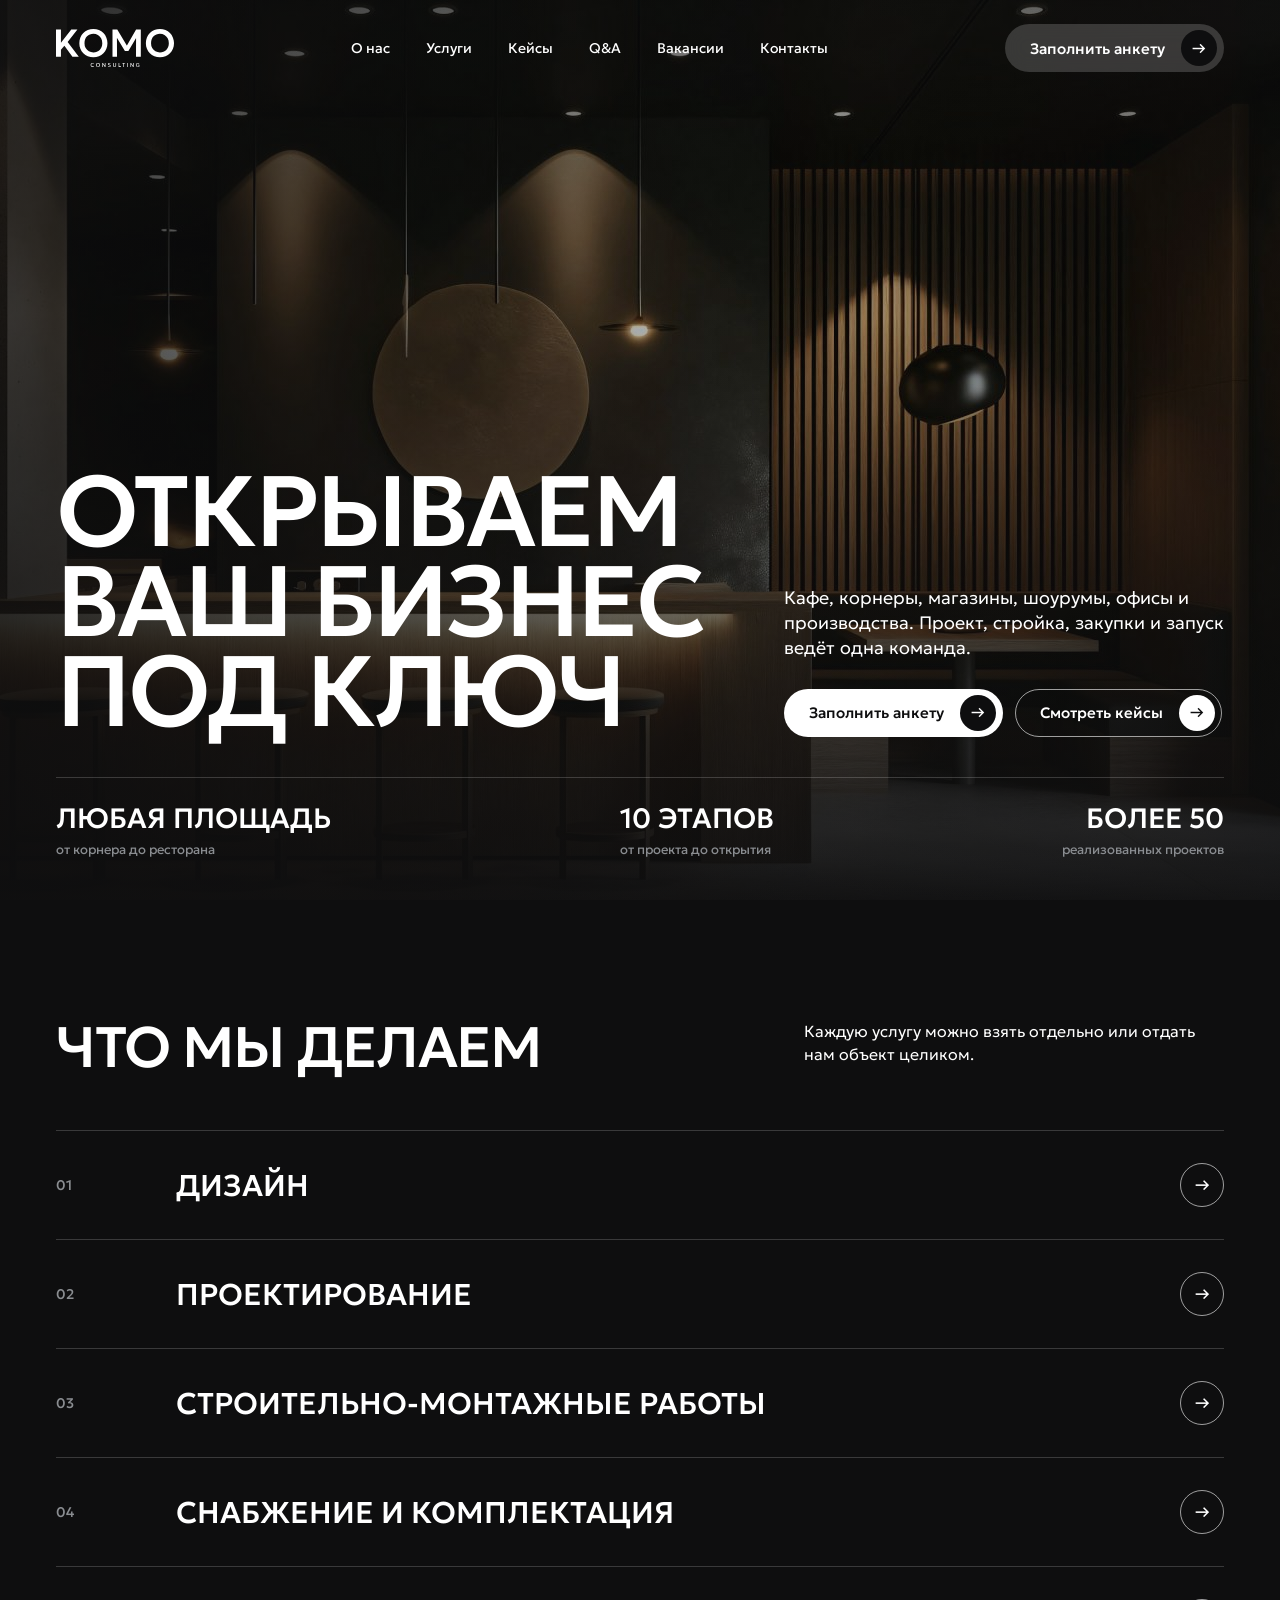
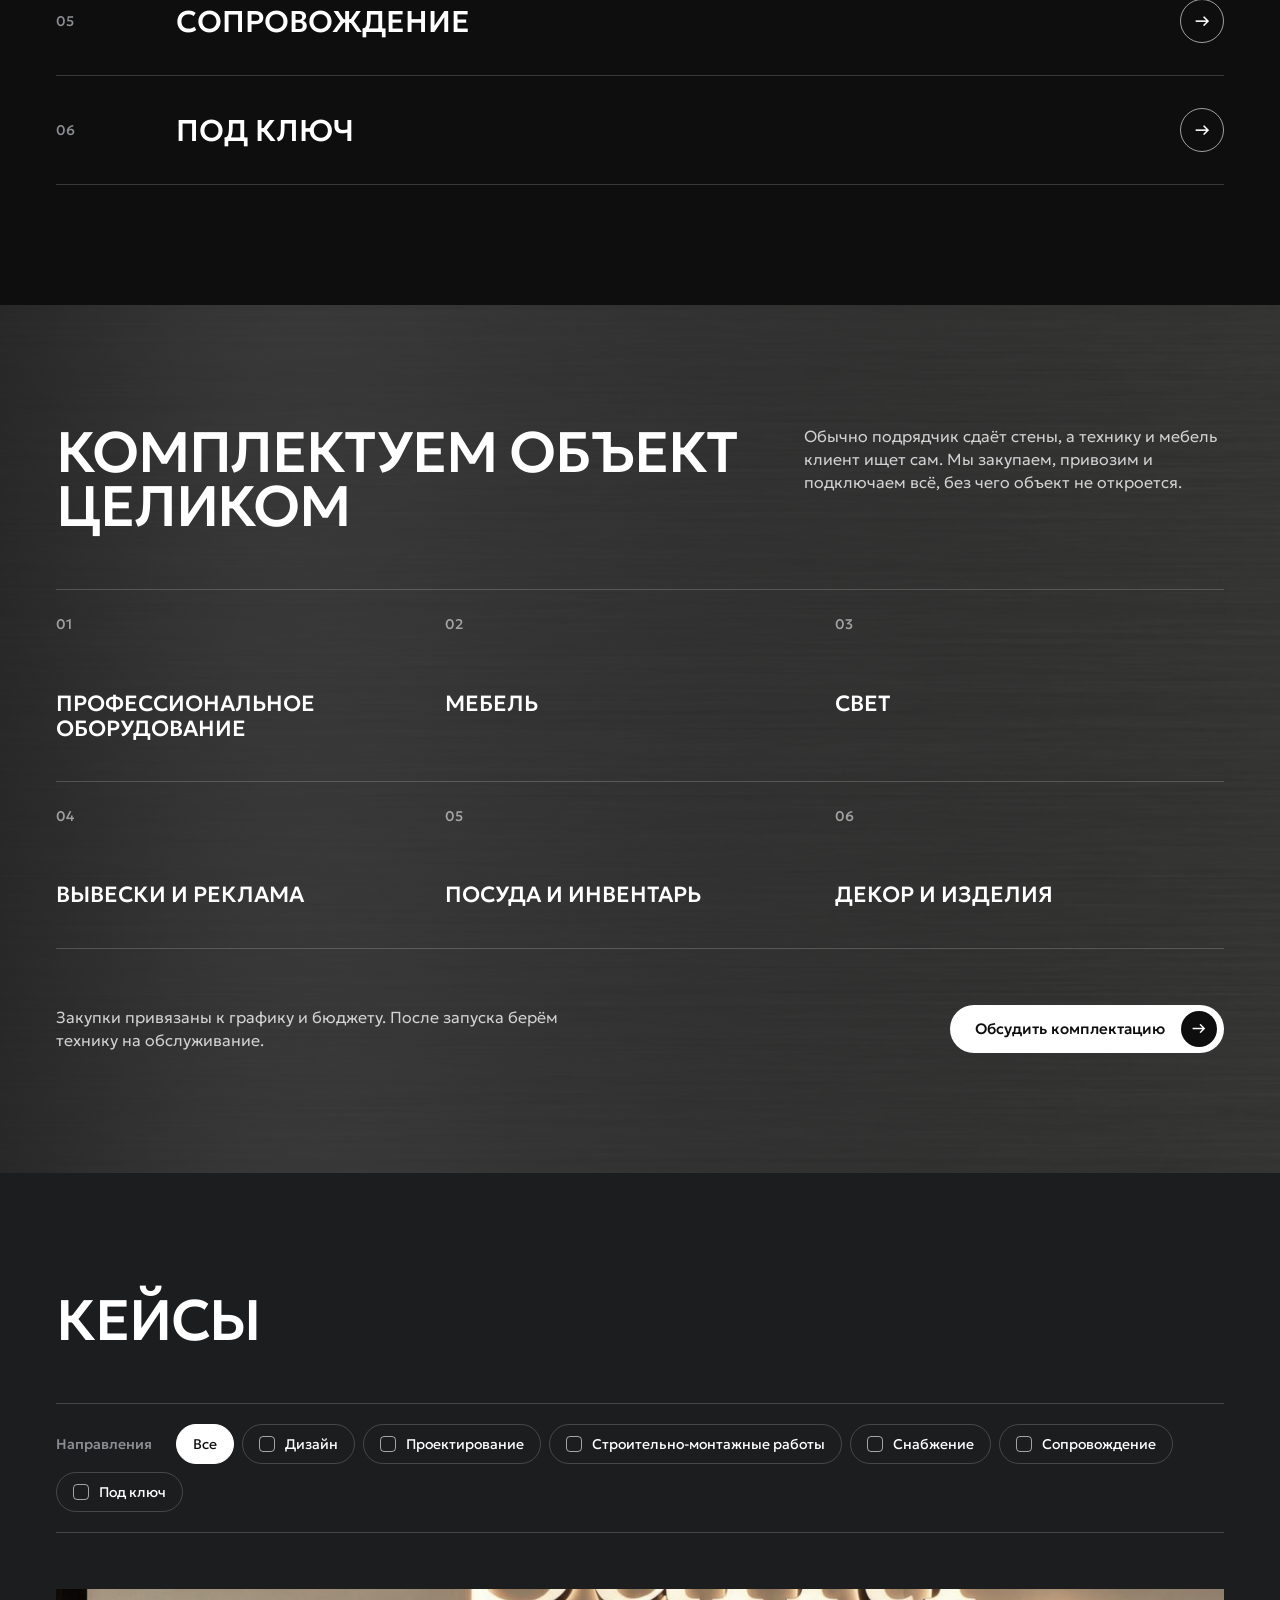
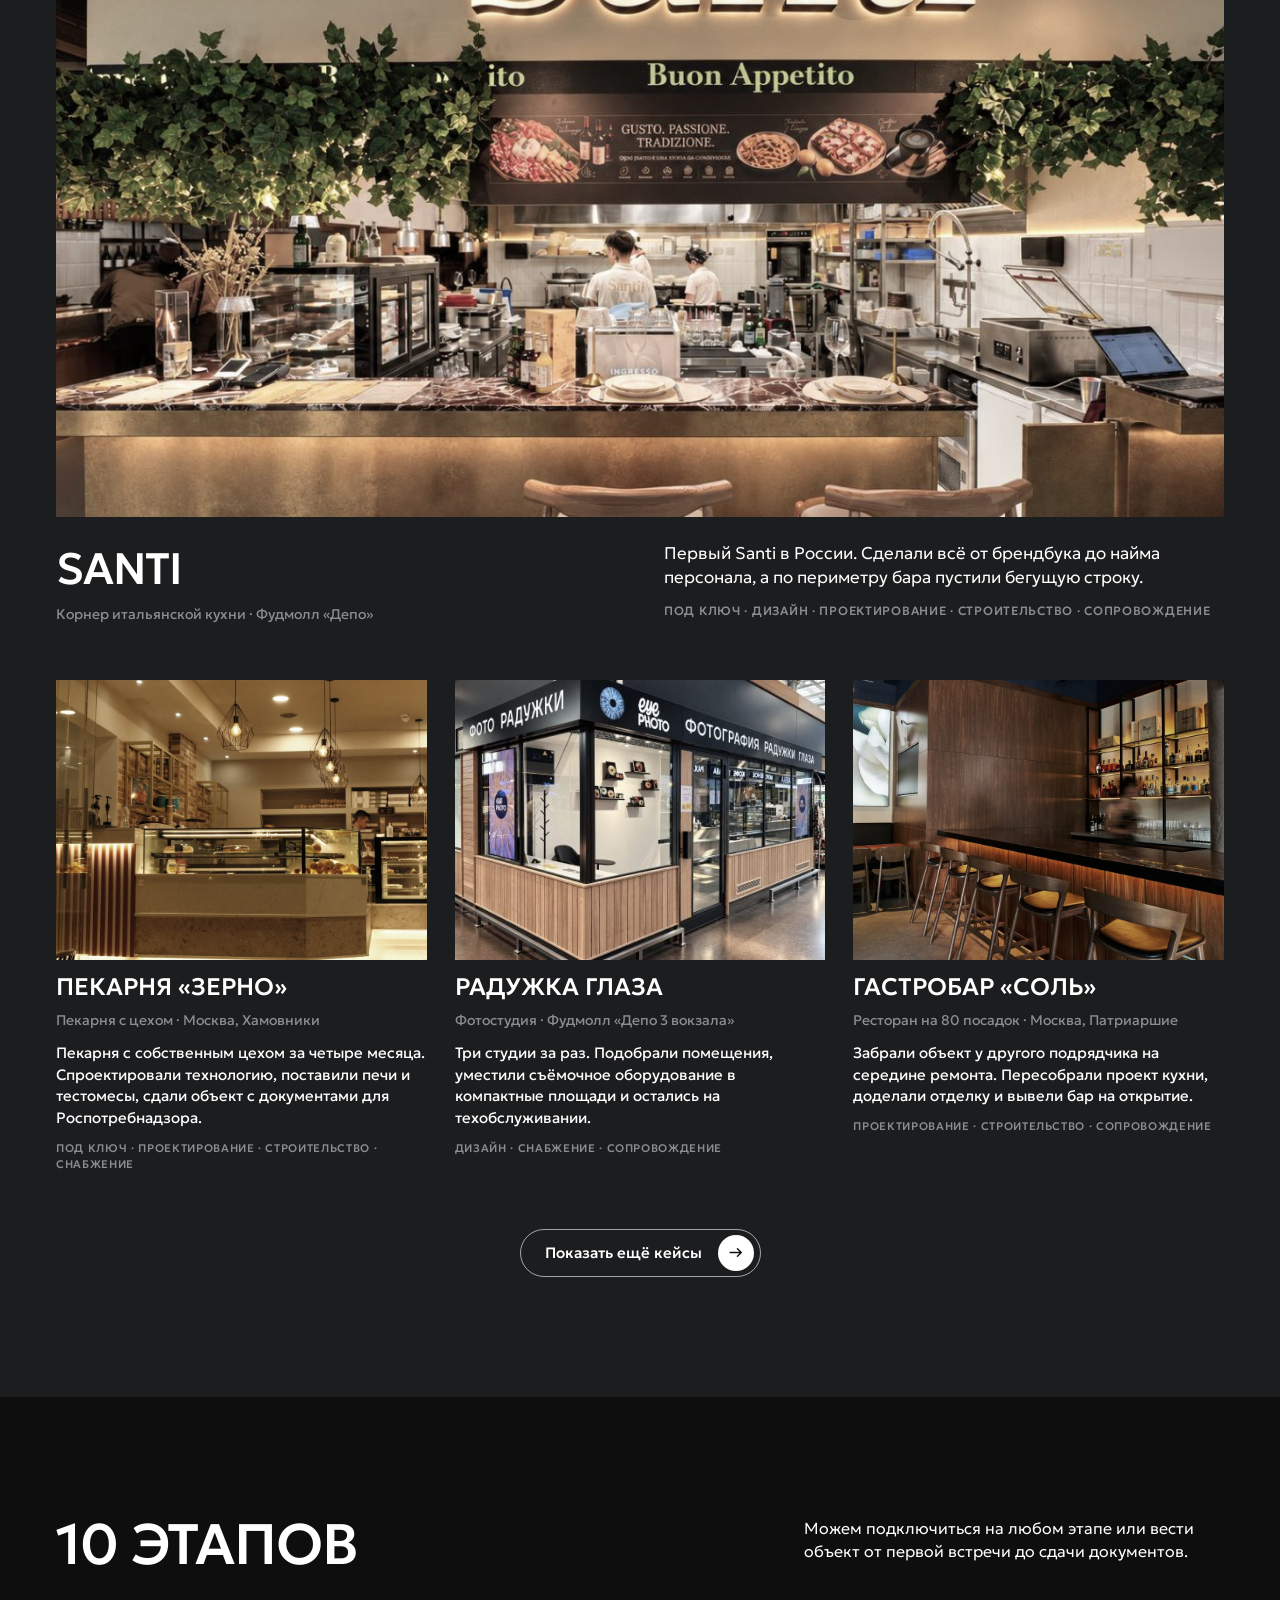
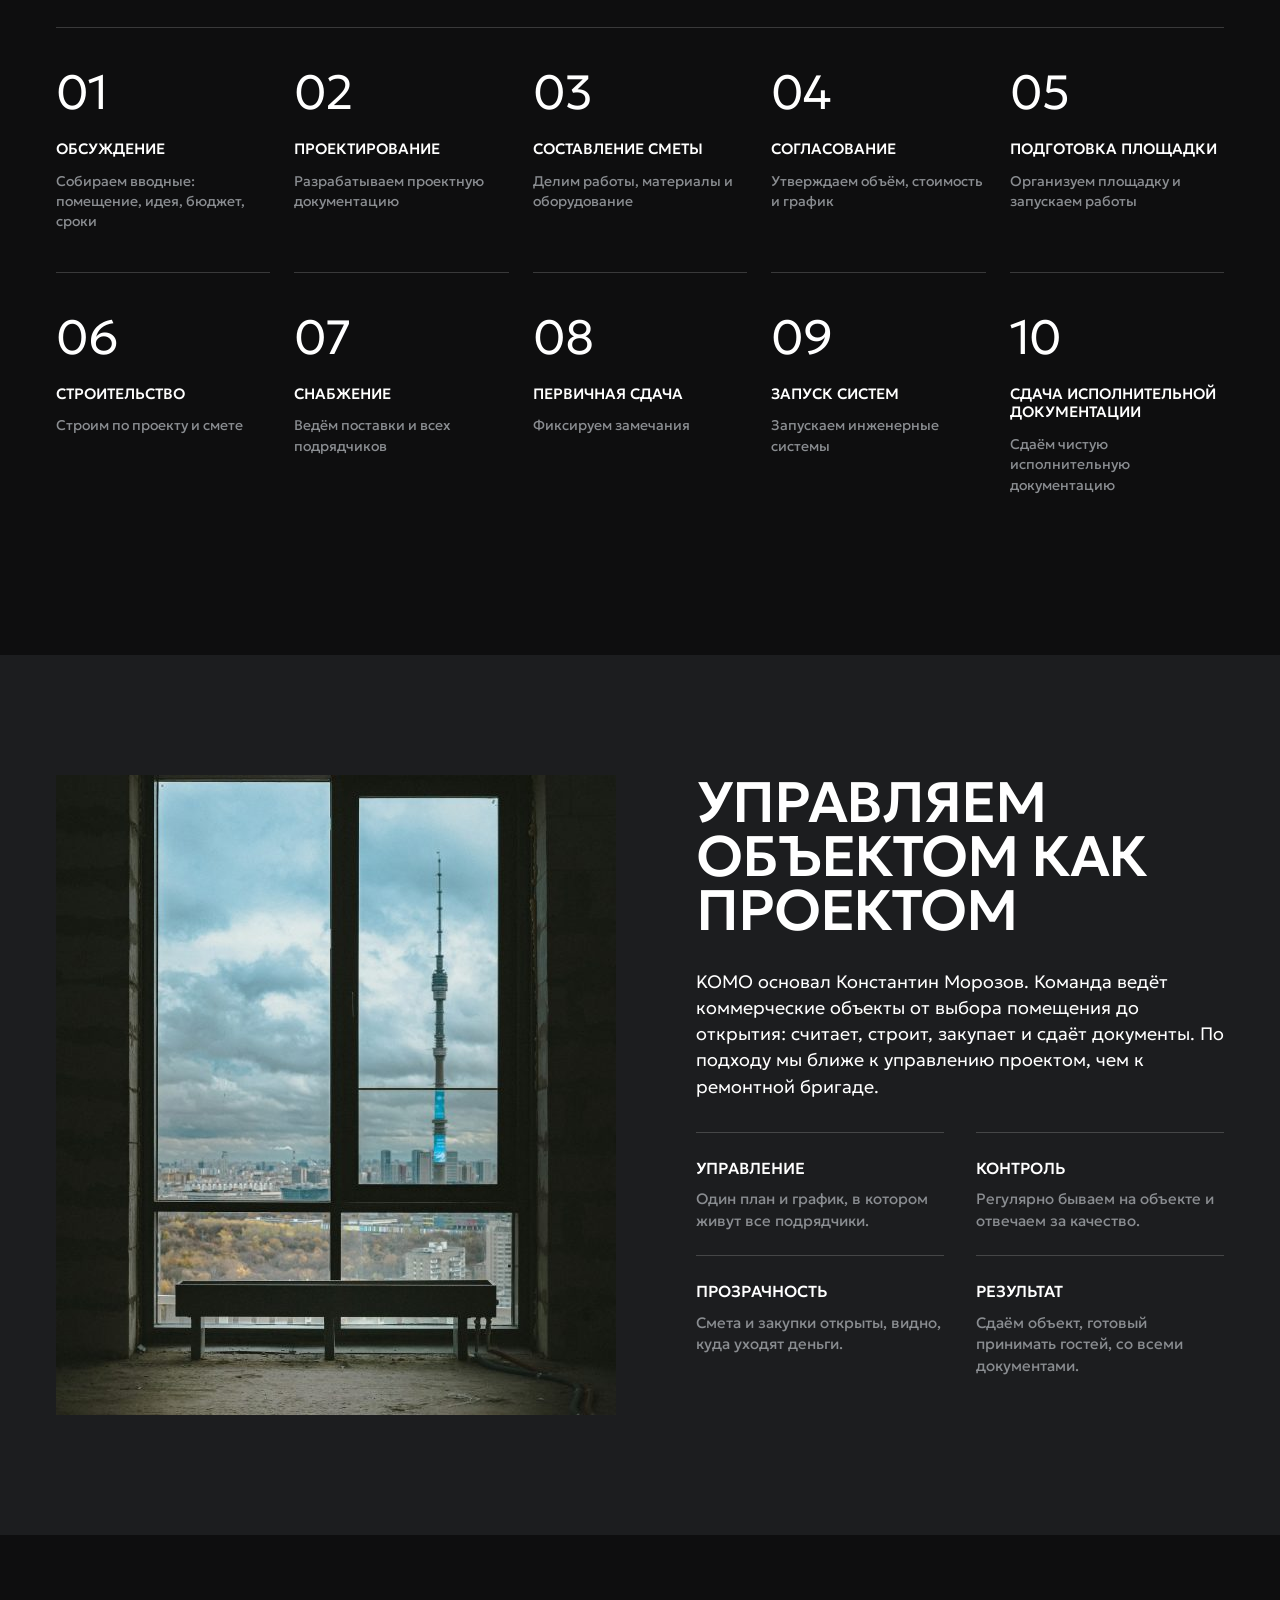
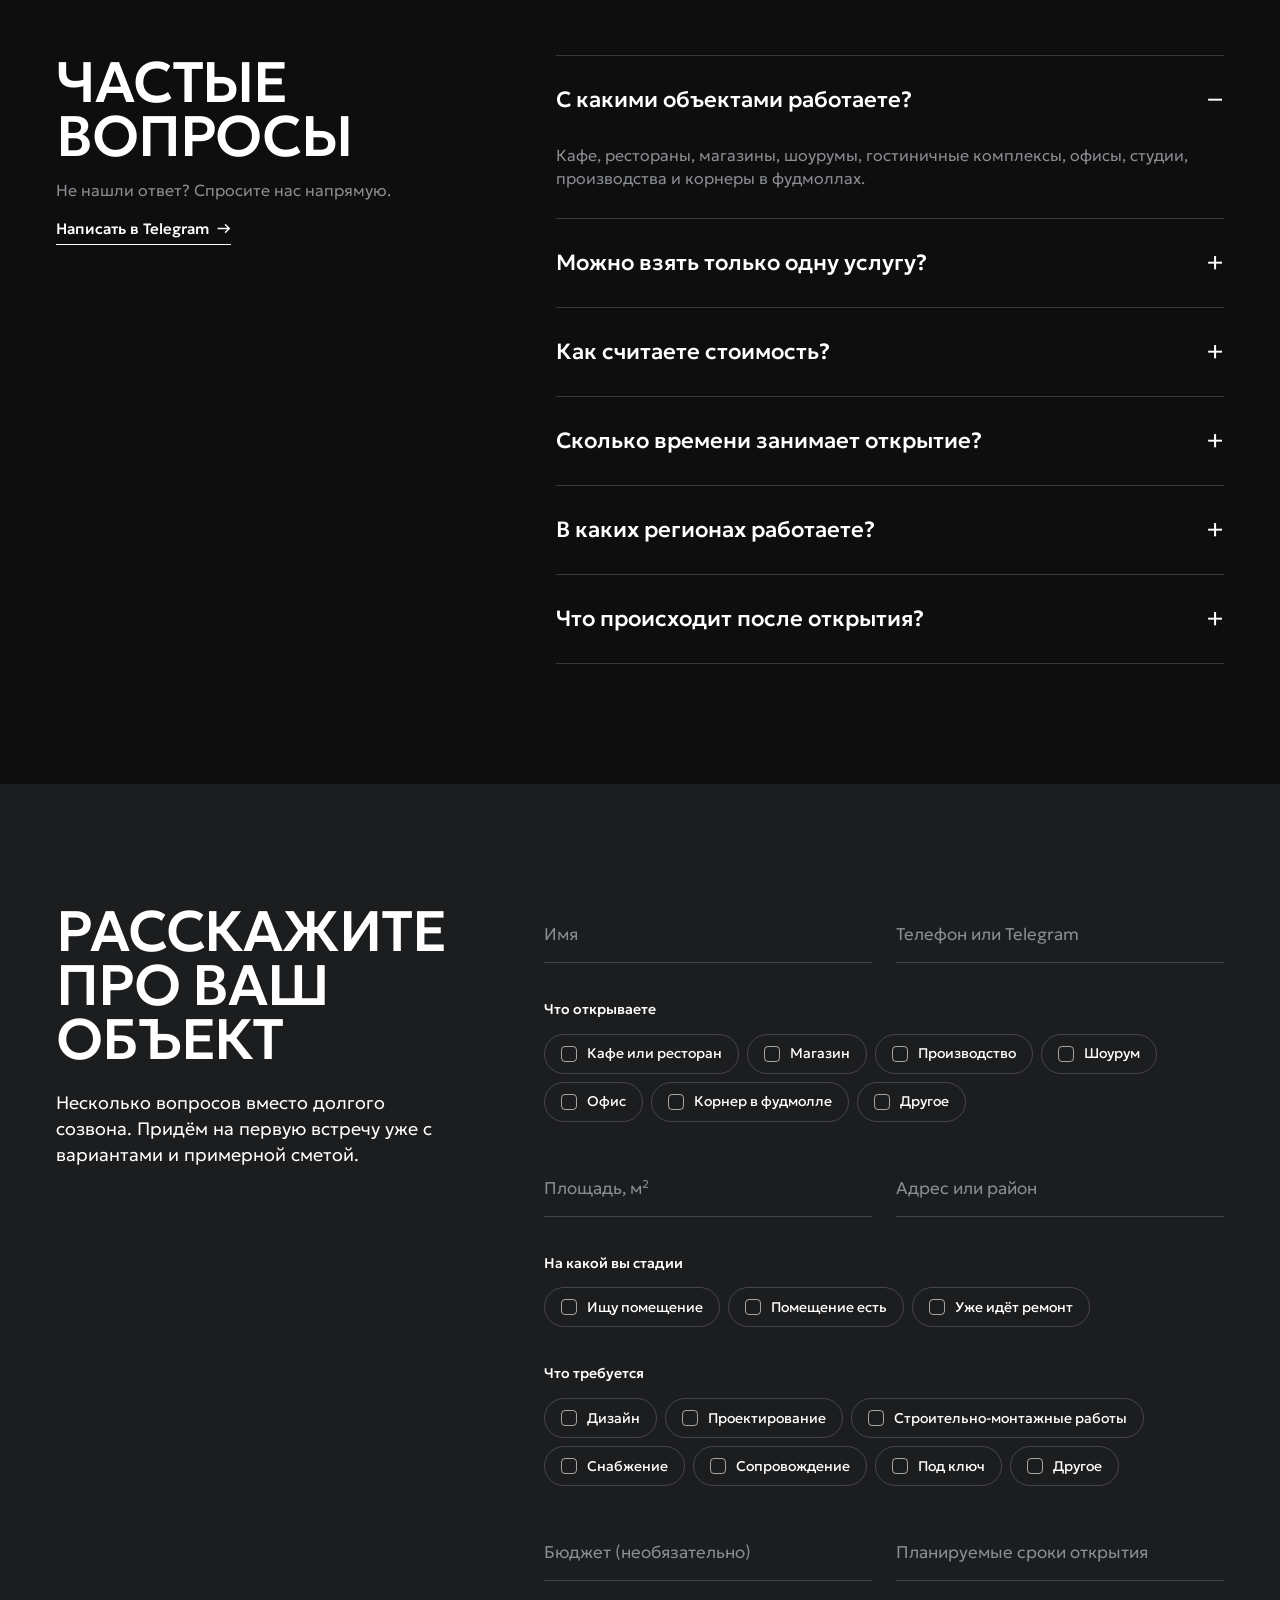
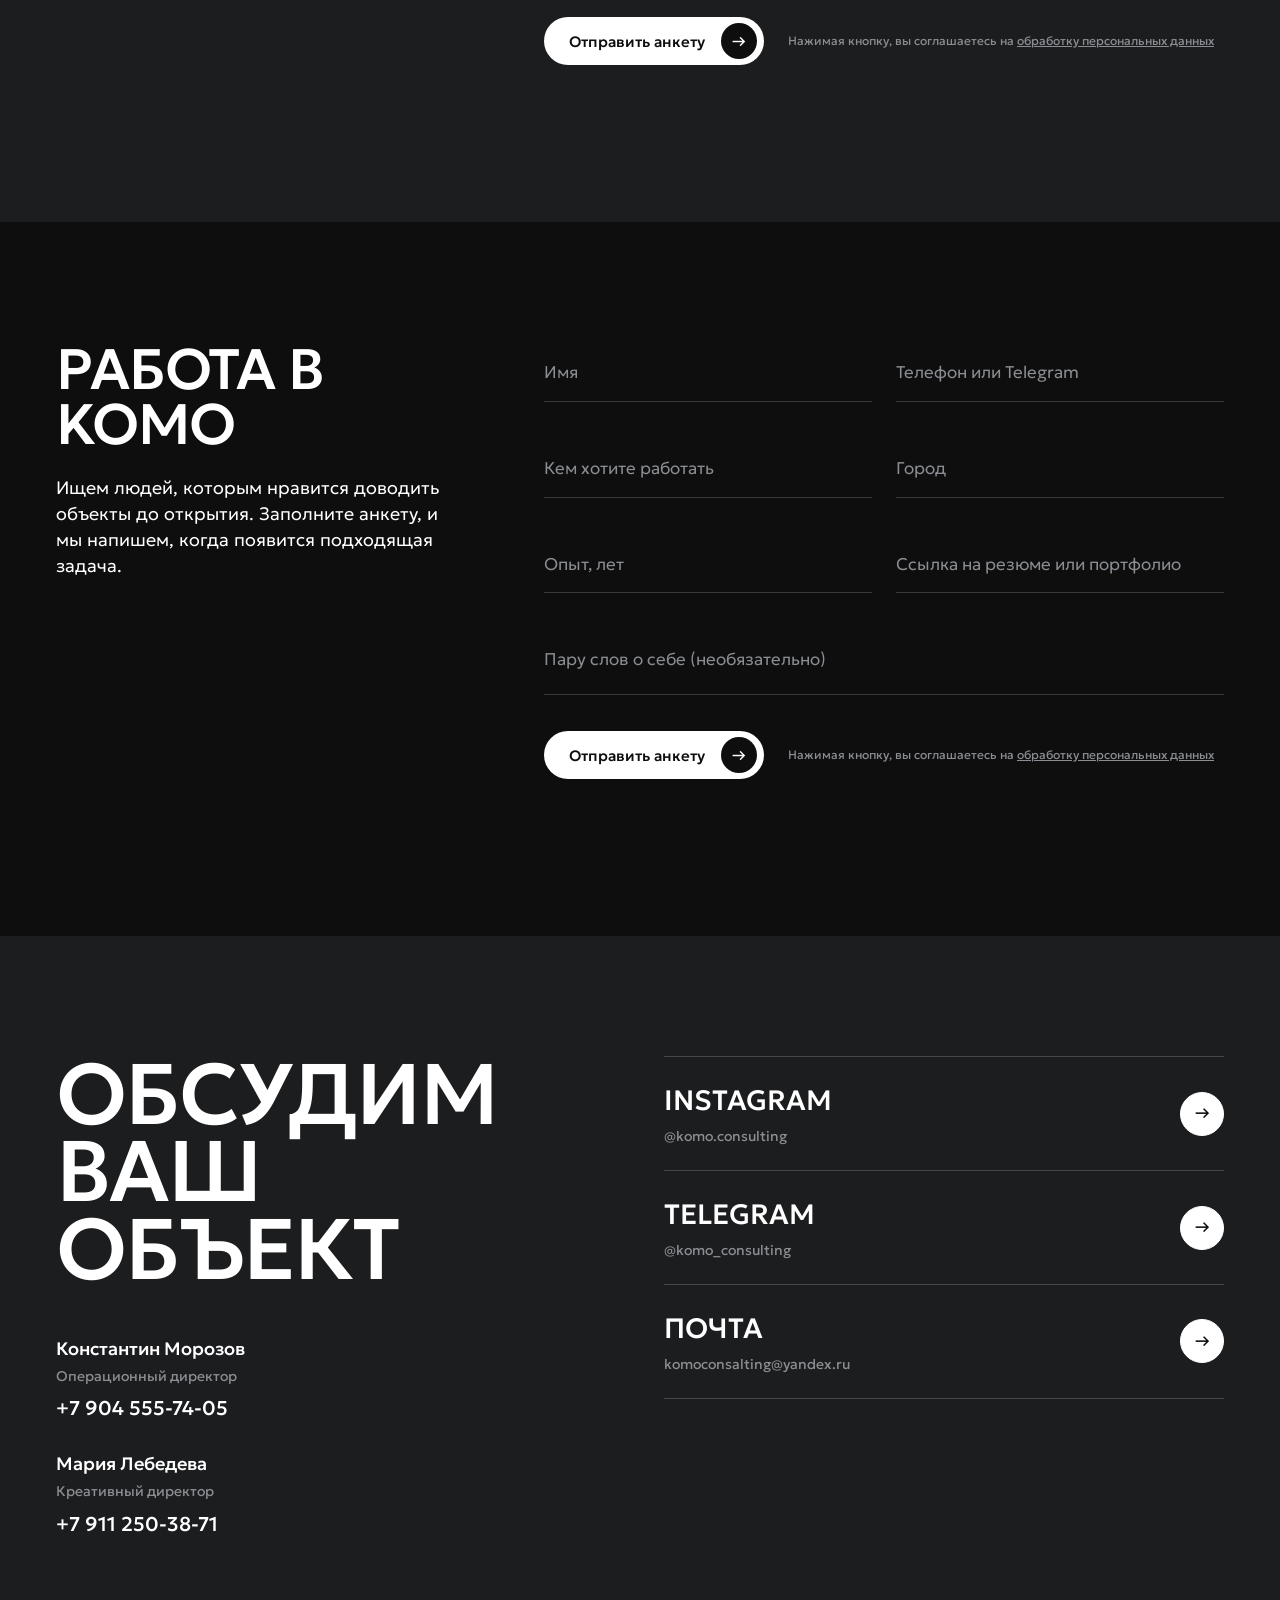
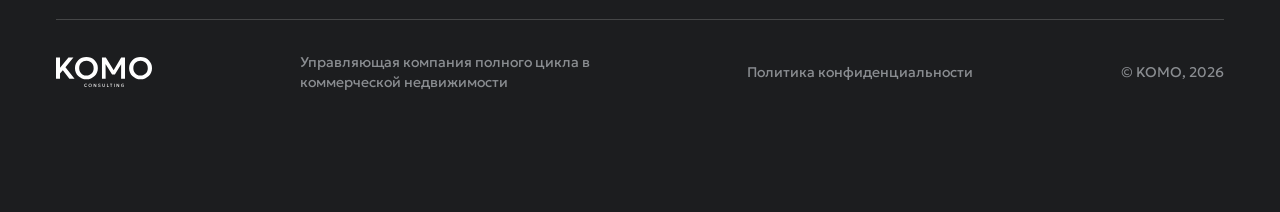
==== index.html @ 6ec16d18 "Страницы услуг, 404, «спасибо» после анкет и плавная шапка - 6 страниц услуг /services/…: что входит" ====
<!doctype html>
<html lang="ru">
<head>
<meta charset="utf-8">
<meta name="viewport" content="width=device-width, initial-scale=1">
<title>KOMO: открытие бизнеса под ключ в Москве. Дизайн, проект, стройка, запуск</title>
<meta name="description" content="Открываем кафе, рестораны, магазины, шоурумы, офисы и производства под ключ в Москве. Проект, стройка, закупки и запуск ведёт одна команда.">
<link rel="canonical" href="https://komoconsulting.ru/">
<meta name="yandex-verification" content="794a3a955a7abe83">
<meta name="google-site-verification" content="UQt-3RjCVXJSnd5ckVmcz01A4jqFumkQX-klwVrvREI">
<meta property="og:title" content="KOMO: открытие бизнеса под ключ в Москве">
<meta property="og:description" content="Проект, стройка, закупки и запуск ведёт одна команда.">
<meta property="og:image" content="https://komoconsulting.ru/img/hero.jpg">
<meta property="og:url" content="https://komoconsulting.ru/">
<meta property="og:site_name" content="KOMO Consulting">
<meta property="og:locale" content="ru_RU">
<meta property="og:type" content="website">
<meta name="twitter:card" content="summary_large_image">
<script type="application/ld+json">
{
  "@context": "https://schema.org",
  "@type": "Organization",
  "name": "KOMO Consulting",
  "url": "https://komoconsulting.ru/",
  "logo": "https://komoconsulting.ru/img/logo.svg",
  "email": "komoconsalting@yandex.ru",
  "areaServed": "Москва",
  "description": "Открытие кафе, ресторанов, магазинов, шоурумов, офисов и производств под ключ: дизайн, проектирование, строительно-монтажные работы, снабжение и сопровождение.",
  "sameAs": ["https://www.instagram.com/komo.consulting/", "https://t.me/komo_consulting"]
}
</script>
<meta name="theme-color" content="#0e0e0f">
<link rel="icon" href="/favicon.svg" type="image/svg+xml">
<link rel="preconnect" href="https://fonts.googleapis.com">
<link rel="preconnect" href="https://fonts.gstatic.com" crossorigin>
<link href="https://fonts.googleapis.com/css2?family=Geologica:wght@300;400;500&display=swap" rel="stylesheet">
<link rel="stylesheet" href="/styles.css">
</head>
<body>

<header class="header" id="top">
  <div class="header__in wrap">
    <a href="#top" class="header__logo" aria-label="KOMO, на главную"><img src="/img/logo.svg" alt="KOMO Consulting" width="118" height="37"></a>
    <nav class="nav" id="nav" aria-label="Меню">
      <a href="#about">О нас</a>
      <a href="#services">Услуги</a>
      <a href="#cases">Кейсы</a>
      <a href="#faq">Q&amp;A</a>
      <a href="#jobs">Вакансии</a>
      <a href="#contacts">Контакты</a>
      <a href="#brief" class="btn btn--light nav__cta">Заполнить анкету<span class="btn__arrow">→</span></a>
    </nav>
    <a href="#brief" class="btn btn--glass header__cta">Заполнить анкету<span class="btn__arrow">→</span></a>
    <button class="burger" id="burger" aria-label="Открыть меню" aria-expanded="false" aria-controls="nav"><span></span><span></span></button>
  </div>
</header>

<main>

<section class="hero">
  <div class="hero__bg" aria-hidden="true"></div>
  <div class="wrap hero__in">
    <div class="hero__bottom">
      <h1 class="display">Открываем ваш бизнес под ключ</h1>
      <div class="hero__side">
        <p class="lead">Кафе, корнеры, магазины, шоурумы, офисы и производства. Проект, стройка, закупки и запуск ведёт одна команда.</p>
        <div class="hero__btns">
          <a href="#brief" class="btn btn--light">Заполнить анкету<span class="btn__arrow">→</span></a>
          <a href="#cases" class="btn btn--outline">Смотреть кейсы<span class="btn__arrow">→</span></a>
        </div>
      </div>
    </div>
    <div class="stats">
      <div class="stat"><div class="stat__v">Любая площадь</div><div class="stat__l">от корнера до ресторана</div></div>
      <div class="stat"><div class="stat__v">10 этапов</div><div class="stat__l">от проекта до открытия</div></div>
      <div class="stat"><div class="stat__v">более 50</div><div class="stat__l">реализованных проектов</div></div>
    </div>
  </div>
</section>

<section class="sec sec--black" id="services">
  <div class="wrap">
    <div class="sec__head">
      <h2 class="h2">Что мы делаем</h2>
      <p class="sec__lead">Каждую услугу можно взять отдельно или отдать нам объект целиком.</p>
    </div>
    <ul class="services">
      <li><a href="/services/design"><span class="num">01</span><span class="services__t">Дизайн</span><span class="arrow-c">→</span></a></li>
      <li><a href="/services/project"><span class="num">02</span><span class="services__t">Проектирование</span><span class="arrow-c">→</span></a></li>
      <li><a href="/services/build"><span class="num">03</span><span class="services__t">Строительно-монтажные работы</span><span class="arrow-c">→</span></a></li>
      <li><a href="/services/supply"><span class="num">04</span><span class="services__t">Снабжение и комплектация</span><span class="arrow-c">→</span></a></li>
      <li><a href="/services/support"><span class="num">05</span><span class="services__t">Сопровождение</span><span class="arrow-c">→</span></a></li>
      <li><a href="/services/turnkey"><span class="num">06</span><span class="services__t">Под ключ</span><span class="arrow-c">→</span></a></li>
    </ul>
  </div>
</section>

<section class="sec sec--metal">
  <div class="wrap">
    <div class="sec__head">
      <h2 class="h2">Комплектуем объект целиком</h2>
      <p class="sec__lead sec__lead--soft">Обычно подрядчик сдаёт стены, а технику и мебель клиент ищет сам. Мы закупаем, привозим и подключаем всё, без чего объект не откроется.</p>
    </div>
    <ul class="supply">
      <li><span class="num">01</span><span class="supply__t">Профессиональное оборудование</span></li>
      <li><span class="num">02</span><span class="supply__t">Мебель</span></li>
      <li><span class="num">03</span><span class="supply__t">Свет</span></li>
      <li><span class="num">04</span><span class="supply__t">Вывески и реклама</span></li>
      <li><span class="num">05</span><span class="supply__t">Посуда и инвентарь</span></li>
      <li><span class="num">06</span><span class="supply__t">Декор и изделия</span></li>
    </ul>
    <div class="supply__foot">
      <p class="sec__lead--soft">Закупки привязаны к графику и бюджету. После запуска берём технику на обслуживание.</p>
      <a href="#brief" class="btn btn--light" data-service="Снабжение">Обсудить комплектацию<span class="btn__arrow">→</span></a>
    </div>
  </div>
</section>

<section class="sec sec--graphite" id="cases">
  <div class="wrap">
    <div class="sec__head sec__head--row">
      <h2 class="h2">Кейсы</h2>
    </div>
    <div class="filter" role="group" aria-label="Фильтр по направлениям">
      <span class="filter__label">Направления</span>
      <button class="chip is-on" data-filter="all">Все</button>
      <button class="chip" data-filter="design"><i></i>Дизайн</button>
      <button class="chip" data-filter="project"><i></i>Проектирование</button>
      <button class="chip" data-filter="build"><i></i>Строительно-монтажные работы</button>
      <button class="chip" data-filter="supply"><i></i>Снабжение</button>
      <button class="chip" data-filter="support"><i></i>Сопровождение</button>
      <button class="chip" data-filter="turnkey"><i></i>Под ключ</button>
    </div>

    <article class="case case--big" data-tags="turnkey design project build support">
      <img src="/img/santi.jpg" alt="Корнер Santi в фудмолле «Депо»" loading="lazy" width="1328" height="600">
      <div class="case--big__info">
        <div>
          <h3 class="case__t case__t--big">Santi</h3>
          <p class="case__m">Корнер итальянской кухни · Фудмолл «Депо»</p>
        </div>
        <div>
          <p class="case__d case__d--big">Первый Santi в России. Сделали всё от брендбука до найма персонала, а по периметру бара пустили бегущую строку.</p>
          <p class="case__tags">Под ключ · Дизайн · Проектирование · Строительство · Сопровождение</p>
        </div>
      </div>
    </article>

    <div class="cases" id="casesGrid">
      <article class="case" data-tags="turnkey project build supply">
        <img src="/img/zerno.jpg" alt="Пекарня «Зерно»" loading="lazy" width="960" height="720">
        <h3 class="case__t">Пекарня «Зерно»</h3>
        <p class="case__m">Пекарня с цехом · Москва, Хамовники</p>
        <p class="case__d">Пекарня с собственным цехом за четыре месяца. Спроектировали технологию, поставили печи и тестомесы, сдали объект с документами для Роспотребнадзора.</p>
        <p class="case__tags">Под ключ · Проектирование · Строительство · Снабжение</p>
      </article>
      <article class="case" data-tags="design supply support">
        <img src="/img/raduzhka.jpg" alt="Фотостудия «Радужка глаза»" loading="lazy" width="424" height="320">
        <h3 class="case__t">Радужка глаза</h3>
        <p class="case__m">Фотостудия · Фудмолл «Депо 3 вокзала»</p>
        <p class="case__d">Три студии за раз. Подобрали помещения, уместили съёмочное оборудование в компактные площади и остались на техобслуживании.</p>
        <p class="case__tags">Дизайн · Снабжение · Сопровождение</p>
      </article>
      <article class="case" data-tags="project build support">
        <img src="/img/sol.jpg" alt="Гастробар «Соль»" loading="lazy" width="960" height="720">
        <h3 class="case__t">Гастробар «Соль»</h3>
        <p class="case__m">Ресторан на 80 посадок · Москва, Патриаршие</p>
        <p class="case__d">Забрали объект у другого подрядчика на середине ремонта. Пересобрали проект кухни, доделали отделку и вывели бар на открытие.</p>
        <p class="case__tags">Проектирование · Строительство · Сопровождение</p>
      </article>
      <article class="case" data-tags="project build support">
        <img src="/img/nord.jpg" alt="Магазин Nord Store" loading="lazy" width="960" height="720">
        <h3 class="case__t">Nord Store</h3>
        <p class="case__m">Магазин одежды · ТЦ «Авиапарк»</p>
        <p class="case__d">Магазин по требованиям торгового центра: согласовали проект с арендодателем, ремонт вели в ночные смены и открылись к старту сезона.</p>
        <p class="case__tags">Проектирование · Строительство · Сопровождение</p>
      </article>
      <article class="case" data-tags="turnkey design supply support">
        <img src="/img/shokolad.jpg" alt="Кофейня «Шоколадная история»" loading="lazy" width="424" height="320">
        <h3 class="case__t">Шоколадная история</h3>
        <p class="case__m">Кофейня-кондитерская · Фудмолл «Депо»</p>
        <p class="case__d">Кофейня с нуля в небольшой бюджет: документы, дизайн, оборудование, вывески. Сейчас ведём её на обслуживании и открываем следующие точки.</p>
        <p class="case__tags">Под ключ · Дизайн · Снабжение · Сопровождение</p>
      </article>
      <article class="case" data-tags="turnkey design project build supply">
        <img src="/img/office.jpg" alt="Офис «Северная группа»" loading="lazy" width="960" height="720">
        <h3 class="case__t">Офис «Северная группа»</h3>
        <p class="case__m">Офис на 60 рабочих мест · Москва</p>
        <p class="case__d">Переезд за десять недель: планировка, инженерия, мебель и переговорные. Команда вышла на работу в понедельник после сдачи.</p>
        <p class="case__tags">Под ключ · Дизайн · Проектирование · Строительство · Снабжение</p>
      </article>
      <article class="case" data-tags="project supply support">
        <img src="/img/sahar.jpg" alt="Кондитерский цех «Сахар»" loading="lazy" width="960" height="720">
        <h3 class="case__t">Цех «Сахар»</h3>
        <p class="case__m">Кондитерское производство · Подмосковье</p>
        <p class="case__d">Цех на 300 м² под санитарные требования: технологический проект, вентиляция, холодильные камеры и линия упаковки.</p>
        <p class="case__tags">Проектирование · Снабжение · Сопровождение</p>
      </article>
      <article class="case" data-tags="design supply">
        <img src="/img/velvet.jpg" alt="Шоурум Velvet Home" loading="lazy" width="960" height="720">
        <h3 class="case__t">Velvet Home</h3>
        <p class="case__m">Шоурум мебели · Москва, Лефортово</p>
        <p class="case__d">Шоурум на двух уровнях. Продумали зонирование, свет и маршрут по залу, подобрали декор и витринное оборудование.</p>
        <p class="case__tags">Дизайн · Снабжение</p>
      </article>
      <article class="case" data-tags="turnkey design build supply">
        <img src="/img/maestrello.jpg" alt="Пиццерия Maestrello" loading="lazy" width="424" height="320">
        <h3 class="case__t">Maestrello</h3>
        <p class="case__m">Пиццерия · Фудмолл «Депо»</p>
        <p class="case__d">Корнер пиццерии под ключ: документы, дизайн, оборудование, вывеска. Потом клиент позвал нас и на производство.</p>
        <p class="case__tags">Под ключ · Дизайн · Строительство · Снабжение</p>
      </article>
    </div>
    <p class="cases__empty" hidden>С таким набором направлений кейсов пока нет. Снимите одно из них.</p>
    <button class="btn btn--outline cases__more" id="casesMore">Показать ещё кейсы<span class="btn__arrow">→</span></button>
  </div>
</section>

<section class="sec sec--black" id="steps">
  <div class="wrap">
    <div class="sec__head">
      <h2 class="h2">10 этапов</h2>
      <p class="sec__lead">Можем подключиться на любом этапе или вести объект от первой встречи до сдачи документов.</p>
    </div>
    <ol class="steps">
      <li><span class="steps__n">01</span><h3>Обсуждение</h3><p>Собираем вводные: помещение, идея, бюджет, сроки</p></li>
      <li><span class="steps__n">02</span><h3>Проектирование</h3><p>Разрабатываем проектную документацию</p></li>
      <li><span class="steps__n">03</span><h3>Составление сметы</h3><p>Делим работы, материалы и оборудование</p></li>
      <li><span class="steps__n">04</span><h3>Согласование</h3><p>Утверждаем объём, стоимость и график</p></li>
      <li><span class="steps__n">05</span><h3>Подготовка площадки</h3><p>Организуем площадку и запускаем работы</p></li>
      <li><span class="steps__n">06</span><h3>Строительство</h3><p>Строим по проекту и смете</p></li>
      <li><span class="steps__n">07</span><h3>Снабжение</h3><p>Ведём поставки и всех подрядчиков</p></li>
      <li><span class="steps__n">08</span><h3>Первичная сдача</h3><p>Фиксируем замечания</p></li>
      <li><span class="steps__n">09</span><h3>Запуск систем</h3><p>Запускаем инженерные системы</p></li>
      <li><span class="steps__n">10</span><h3>Сдача исполнительной документации</h3><p>Сдаём чистую исполнительную документацию</p></li>
    </ol>
  </div>
</section>

<section class="sec sec--graphite" id="about">
  <div class="wrap about">
    <img class="about__img" src="/img/about.jpg" alt="Вид из окна объекта на Останкинскую башню" loading="lazy" width="560" height="640">
    <div class="about__body">
      <h2 class="h2">Управляем объектом как проектом</h2>
      <p class="about__lead">KOMO основал Константин Морозов. Команда ведёт коммерческие объекты от выбора помещения до открытия: считает, строит, закупает и сдаёт документы. По подходу мы ближе к управлению проектом, чем к ремонтной бригаде.</p>
      <div class="principles">
        <div><h3>Управление</h3><p>Один план и график, в котором живут все подрядчики.</p></div>
        <div><h3>Контроль</h3><p>Регулярно бываем на объекте и отвечаем за качество.</p></div>
        <div><h3>Прозрачность</h3><p>Смета и закупки открыты, видно, куда уходят деньги.</p></div>
        <div><h3>Результат</h3><p>Сдаём объект, готовый принимать гостей, со всеми документами.</p></div>
      </div>
    </div>
  </div>
</section>

<section class="sec sec--black" id="faq">
  <div class="wrap faq">
    <div class="faq__side">
      <h2 class="h2">Частые вопросы</h2>
      <p class="muted">Не нашли ответ? Спросите нас напрямую.</p>
      <a class="link" href="https://t.me/komo_consulting" target="_blank" rel="noopener">Написать в Telegram <span>→</span></a>
    </div>
    <div class="acc">
      <details class="is-open" open><summary>С какими объектами работаете?</summary><div class="acc__body"><p>Кафе, рестораны, магазины, шоурумы, гостиничные комплексы, офисы, студии, производства и корнеры в фудмоллах.</p></div></details>
      <details><summary>Можно взять только одну услугу?</summary><div class="acc__body"><p>Да. Каждую услугу можно взять отдельно или отдать нам объект целиком.</p></div></details>
      <details><summary>Как считаете стоимость?</summary><div class="acc__body"><p>Стоимость напрямую зависит от чёткого технического задания. Работаем с разными бюджетами и можем оптимизировать смету так, чтобы не пострадали качество и уровень работ.</p></div></details>
      <details><summary>Сколько времени занимает открытие?</summary><div class="acc__body"><p>Всё зависит от готовности помещения и проекта. Небольшой ремонт и быстрый запуск занимают 2–3 недели, проект с нуля от одного до двух месяцев, объект под ключ от двух месяцев.</p></div></details>
      <details><summary>В каких регионах работаете?</summary><div class="acc__body"><p>Зависит от масштаба проекта. На оценку и замеры можем выехать в любой регион России.</p></div></details>
      <details><summary>Что происходит после открытия?</summary><div class="acc__body"><p>Остаёмся на техобслуживании объекта.</p></div></details>
    </div>
  </div>
</section>

<section class="sec sec--graphite" id="brief">
  <div class="wrap formsec">
    <div class="formsec__side">
      <h2 class="h2">Расскажите про ваш объект</h2>
      <p class="about__lead">Несколько вопросов вместо долгого созвона. Придём на первую встречу уже с вариантами и примерной сметой.</p>
    </div>
    <form class="form" data-kind="client" novalidate>
      <div class="form__row">
        <label class="field"><input name="name" required placeholder=" " autocomplete="name"><span>Имя</span></label>
        <label class="field"><input name="contact" required placeholder=" " autocomplete="tel"><span>Телефон или Telegram</span></label>
      </div>
      <fieldset class="q"><legend>Что открываете</legend>
        <div class="chips">
          <label class="chip"><input type="checkbox" name="object" value="Кафе или ресторан"><i></i>Кафе или ресторан</label>
          <label class="chip"><input type="checkbox" name="object" value="Магазин"><i></i>Магазин</label>
          <label class="chip"><input type="checkbox" name="object" value="Производство"><i></i>Производство</label>
          <label class="chip"><input type="checkbox" name="object" value="Шоурум"><i></i>Шоурум</label>
          <label class="chip"><input type="checkbox" name="object" value="Офис"><i></i>Офис</label>
          <label class="chip"><input type="checkbox" name="object" value="Корнер в фудмолле"><i></i>Корнер в фудмолле</label>
          <label class="chip"><input type="checkbox" name="object" value="Другое"><i></i>Другое</label>
        </div>
      </fieldset>
      <div class="form__row">
        <label class="field"><input name="area" placeholder=" " inputmode="numeric"><span>Площадь, м²</span></label>
        <label class="field"><input name="address" placeholder=" "><span>Адрес или район</span></label>
      </div>
      <fieldset class="q"><legend>На какой вы стадии</legend>
        <div class="chips">
          <label class="chip"><input type="radio" name="stage" value="Ищу помещение"><i></i>Ищу помещение</label>
          <label class="chip"><input type="radio" name="stage" value="Помещение есть"><i></i>Помещение есть</label>
          <label class="chip"><input type="radio" name="stage" value="Уже идёт ремонт"><i></i>Уже идёт ремонт</label>
        </div>
      </fieldset>
      <fieldset class="q"><legend>Что требуется</legend>
        <div class="chips">
          <label class="chip"><input type="checkbox" name="need" value="Дизайн"><i></i>Дизайн</label>
          <label class="chip"><input type="checkbox" name="need" value="Проектирование"><i></i>Проектирование</label>
          <label class="chip"><input type="checkbox" name="need" value="Строительно-монтажные работы"><i></i>Строительно-монтажные работы</label>
          <label class="chip"><input type="checkbox" name="need" value="Снабжение"><i></i>Снабжение</label>
          <label class="chip"><input type="checkbox" name="need" value="Сопровождение"><i></i>Сопровождение</label>
          <label class="chip"><input type="checkbox" name="need" value="Под ключ"><i></i>Под ключ</label>
          <label class="chip"><input type="checkbox" name="need" value="Другое" data-other><i></i>Другое</label>
        </div>
        <label class="field field--other" hidden><input name="need_other" placeholder=" "><span>Другое: напишите, что нужно</span></label>
      </fieldset>
      <div class="form__row">
        <label class="field"><input name="budget" placeholder=" "><span>Бюджет (необязательно)</span></label>
        <label class="field"><input name="deadline" placeholder=" "><span>Планируемые сроки открытия</span></label>
      </div>
      <input type="text" name="website" class="hp" tabindex="-1" autocomplete="off" aria-hidden="true">
      <div class="form__send">
        <button class="btn btn--light" type="submit">Отправить анкету<span class="btn__arrow">→</span></button>
        <p class="form__note">Нажимая кнопку, вы соглашаетесь на <a href="/privacy.html">обработку персональных данных</a></p>
      </div>
      <p class="form__status" role="status" aria-live="polite"></p>
    </form>
  </div>
</section>

<section class="sec sec--black" id="jobs">
  <div class="wrap formsec">
    <div class="formsec__side">
      <h2 class="h2">Работа в KOMO</h2>
      <p class="about__lead">Ищем людей, которым нравится доводить объекты до открытия. Заполните анкету, и мы напишем, когда появится подходящая задача.</p>
    </div>
    <form class="form" data-kind="job" novalidate>
      <div class="form__row">
        <label class="field"><input name="name" required placeholder=" " autocomplete="name"><span>Имя</span></label>
        <label class="field"><input name="contact" required placeholder=" " autocomplete="tel"><span>Телефон или Telegram</span></label>
      </div>
      <div class="form__row">
        <label class="field"><input name="role" placeholder=" "><span>Кем хотите работать</span></label>
        <label class="field"><input name="city" placeholder=" "><span>Город</span></label>
      </div>
      <div class="form__row">
        <label class="field"><input name="experience" placeholder=" " inputmode="numeric"><span>Опыт, лет</span></label>
        <label class="field"><input name="cv" placeholder=" " inputmode="url"><span>Ссылка на резюме или портфолио</span></label>
      </div>
      <label class="field"><textarea name="about" rows="1" placeholder=" "></textarea><span>Пару слов о себе (необязательно)</span></label>
      <input type="text" name="website" class="hp" tabindex="-1" autocomplete="off" aria-hidden="true">
      <div class="form__send">
        <button class="btn btn--light" type="submit">Отправить анкету<span class="btn__arrow">→</span></button>
        <p class="form__note">Нажимая кнопку, вы соглашаетесь на <a href="/privacy.html">обработку персональных данных</a></p>
      </div>
      <p class="form__status" role="status" aria-live="polite"></p>
    </form>
  </div>
</section>

<section class="sec sec--graphite" id="contacts">
  <div class="wrap">
    <div class="contacts">
      <div class="contacts__left">
        <h2 class="display display--contacts">Обсудим ваш объект</h2>
        <div class="people">
          <div><p class="people__n">Константин Морозов</p><p class="muted">Операционный директор</p><a class="people__p" href="tel:+79045557405">+7 904 555-74-05</a></div>
          <div><p class="people__n">Мария Лебедева</p><p class="muted">Креативный директор</p><a class="people__p" href="tel:+79112503871">+7 911 250-38-71</a></div>
        </div>
      </div>
      <ul class="links">
        <li><a href="https://instagram.com/komo.consulting" target="_blank" rel="noopener"><span><b>Instagram</b><small>@komo.consulting</small></span><span class="arrow-c arrow-c--solid">→</span></a></li>
        <li><a href="https://t.me/komo_consulting" target="_blank" rel="noopener"><span><b>Telegram</b><small>@komo_consulting</small></span><span class="arrow-c arrow-c--solid">→</span></a></li>
        <li><a href="mailto:komoconsalting@yandex.ru"><span><b>Почта</b><small>komoconsalting@yandex.ru</small></span><span class="arrow-c arrow-c--solid">→</span></a></li>
      </ul>
    </div>
    <footer class="footer">
      <img src="/img/logo.svg" alt="KOMO Consulting" width="96" height="30">
      <p>Управляющая компания полного цикла в коммерческой недвижимости</p>
      <a href="/privacy.html">Политика конфиденциальности</a>
      <p>© KOMO, 2026</p>
    </footer>
  </div>
</section>

</main>
<script src="/main.js" defer></script>
</body>
</html>
---- styles.css ----
[hidden] { display: none !important; }
:root {
  --black: #0e0e0f;
  --graphite: #1c1d1f;
  --gray: #8a8d91;
  --white: #ffffff;
  --line: rgba(255, 255, 255, .18);
  --font: "Geologica", "Commissioner", system-ui, sans-serif;
  --pad: 56px;
  --sec: 120px;
}

*, *::before, *::after { box-sizing: border-box; }
html { scroll-behavior: smooth; -webkit-text-size-adjust: 100%; }
body { margin: 0; background: var(--black); color: var(--white); font-family: var(--font); font-weight: 300; font-size: 16px; line-height: 1.45; -webkit-font-smoothing: antialiased; }
img { display: block; max-width: 100%; }
a { color: inherit; text-decoration: none; }
h1, h2, h3, p, ul, ol, fieldset { margin: 0; padding: 0; }
ul, ol { list-style: none; }
button, input, textarea { font: inherit; color: inherit; }
:focus-visible { outline: 2px solid var(--white); outline-offset: 3px; }

.wrap { max-width: 1440px; margin: 0 auto; padding: 0 var(--pad); }
.muted { color: var(--gray); }
.num { font-size: 14px; font-weight: 500; color: var(--gray); }

.display { font-size: clamp(44px, 7.8vw, 112px); font-weight: 500; line-height: .9; letter-spacing: -.03em; text-transform: uppercase; }
.h2 { font-size: clamp(34px, 4.45vw, 64px); font-weight: 500; line-height: .95; letter-spacing: -.02em; text-transform: uppercase; }
.lead { font-size: 18px; line-height: 1.4; }

/* buttons */
.btn { display: inline-flex; align-items: center; justify-content: space-between; gap: 16px; height: 48px; padding: 0 6px 0 24px; border-radius: 999px; border: 1px solid transparent; font-size: 15px; font-weight: 500; line-height: 1; cursor: pointer; white-space: nowrap; transition: background .2s, color .2s; }
.btn__arrow { display: inline-flex; align-items: center; justify-content: center; width: 36px; height: 36px; border-radius: 50%; transition: transform .2s; }
.btn:hover .btn__arrow { transform: translateX(3px); }
.btn--light { background: var(--white); color: var(--black); }
.btn--light .btn__arrow { background: var(--black); color: var(--white); }
.btn--outline { background: transparent; color: var(--white); border-color: rgba(255,255,255,.6); }
.btn--outline .btn__arrow { background: var(--white); color: var(--black); }
.btn--outline:hover { background: rgba(255,255,255,.08); }
.btn--glass { background: rgba(255,255,255,.18); color: var(--white); backdrop-filter: blur(10px); -webkit-backdrop-filter: blur(10px); }
.btn--glass .btn__arrow { background: var(--black); color: var(--white); }
.btn[disabled] { opacity: .6; cursor: default; }
.arrow-c { flex: none; display: inline-flex; align-items: center; justify-content: center; width: 44px; height: 44px; border-radius: 50%; border: 1px solid rgba(255,255,255,.6); font-weight: 500; transition: background .2s, color .2s; }
.arrow-c--solid { background: var(--white); color: var(--black); border-color: var(--white); }
.link { display: inline-flex; gap: 8px; padding-bottom: 4px; border-bottom: 1px solid var(--white); font-size: 15px; font-weight: 500; }

/* header */
/* Фон шапки проявляется постепенно по мере прокрутки: --hdr от 0 до 1 ставит main.js */
.header { position: fixed; inset: 0 0 auto; z-index: 50; }
.header::before { content: ""; position: absolute; inset: 0; z-index: -1; background: rgba(14,14,15,.92); backdrop-filter: blur(10px); -webkit-backdrop-filter: blur(10px); opacity: var(--hdr, 0); transition: opacity .2s linear; pointer-events: none; }
.header.is-solid { --hdr: 1; }
.header__in { display: flex; align-items: center; justify-content: space-between; height: 96px; }
.header__logo img { width: 118px; height: auto; }
.nav { display: flex; gap: 36px; font-size: 14px; font-weight: 400; }
.nav a:not(.btn):hover { opacity: .7; }
.nav__cta { display: none; }
.burger { display: none; }

/* hero */
.hero { position: relative; min-height: 900px; height: 100vh; max-height: 1000px; display: flex; overflow: hidden; }
.hero__bg { position: absolute; inset: 0; background:
  linear-gradient(90deg, rgba(14,14,15,.75) 0%, rgba(14,14,15,.1) 60%, rgba(14,14,15,.35) 100%),
  linear-gradient(180deg, rgba(14,14,15,.55) 0%, rgba(14,14,15,.15) 35%, rgba(14,14,15,.45) 60%, rgba(14,14,15,.95) 100%),
  url(/img/hero.jpg) center / cover no-repeat; }
.hero__in { position: relative; width: 100%; display: flex; flex-direction: column; justify-content: flex-end; padding-bottom: 40px; }
.hero__bottom { display: flex; justify-content: space-between; align-items: flex-end; gap: 40px; padding-bottom: 40px; }
.hero__side { width: 440px; flex: none; display: flex; flex-direction: column; gap: 28px; }
.hero__btns { display: flex; gap: 12px; flex-wrap: wrap; }
.stats { display: flex; justify-content: space-between; padding-top: 24px; border-top: 1px solid var(--line); }
.stat__v { font-size: 28px; font-weight: 500; text-transform: uppercase; line-height: 1.2; }
.stat__l { margin-top: 6px; font-size: 13px; font-weight: 400; color: var(--gray); }
.stat:nth-child(2) { text-align: left; }
.stat:last-child { text-align: right; }

/* sections */
.sec { padding: var(--sec) 0; }
.sec--black { background: var(--black); }
.sec--graphite { background: var(--graphite); }
.sec--metal { background: linear-gradient(90deg, rgba(14,14,15,.78), rgba(14,14,15,.6) 55%, rgba(14,14,15,.42)), url(/img/supply.jpg) center / cover; }
.sec__head { display: flex; justify-content: space-between; align-items: flex-start; gap: 40px; margin-bottom: 56px; }
.sec__head .h2 { max-width: 760px; }
.sec__lead { max-width: 420px; font-size: 16px; line-height: 1.45; }
.sec__lead--soft { color: rgba(255,255,255,.78); }

/* services */
.services { border-top: 1px solid var(--line); }
.services li { border-bottom: 1px solid var(--line); }
.services a { display: flex; align-items: center; gap: 40px; padding: 32px 0; }
.services .num { width: 80px; flex: none; }
.services__t { flex: 1; font-size: 30px; font-weight: 500; line-height: 1.1; text-transform: uppercase; }
.services a:hover .arrow-c { background: var(--white); color: var(--black); }

/* supply */
.supply { display: grid; grid-template-columns: repeat(3, 1fr); border-top: 1px solid var(--line); }
.supply li { display: flex; flex-direction: column; gap: 56px; padding: 24px 24px 40px 0; border-bottom: 1px solid var(--line); }
.supply .num { color: rgba(255,255,255,.55); }
.supply__t { font-size: 22px; font-weight: 500; line-height: 1.15; text-transform: uppercase; }
.supply__foot { display: flex; justify-content: space-between; align-items: center; gap: 24px; margin-top: 56px; }
.supply__foot p { max-width: 560px; }

/* cases */
.filter { display: flex; flex-wrap: wrap; align-items: center; gap: 8px; padding: 20px 0; margin-bottom: 56px; border-top: 1px solid var(--line); border-bottom: 1px solid var(--line); }
.filter__label { font-size: 14px; font-weight: 500; color: var(--gray); margin-right: 16px; }
.chip { display: inline-flex; align-items: center; gap: 10px; height: 40px; padding: 0 16px; border-radius: 999px; border: 1px solid var(--line); background: transparent; font-size: 14px; font-weight: 400; cursor: pointer; user-select: none; transition: background .2s, color .2s, border-color .2s; }
.chip i { width: 16px; height: 16px; border-radius: 4px; border: 1px solid rgba(255,255,255,.6); flex: none; }
.chip:hover { border-color: rgba(255,255,255,.5); }
.chip.is-on, .chip:has(input:checked) { background: var(--white); color: var(--black); border-color: var(--white); }
.chip.is-on i, .chip:has(input:checked) i { background: var(--black); border-color: var(--black); }
.chip input { position: absolute; opacity: 0; pointer-events: none; }
.chip:has(input:focus-visible) { outline: 2px solid var(--white); outline-offset: 3px; }

.case img { width: 100%; height: auto; aspect-ratio: 424 / 320; object-fit: cover; background: #2a2b2e; }
.case--big { margin-bottom: 56px; }
.case--big img { aspect-ratio: 1328 / 600; }
.case--big__info { display: flex; justify-content: space-between; gap: 40px; margin-top: 24px; }
.case--big__info > div:last-child { max-width: 560px; }
.cases { display: grid; grid-template-columns: repeat(3, 1fr); gap: 56px 28px; }
.case__t { margin-top: 12px; font-size: 24px; font-weight: 500; text-transform: uppercase; line-height: 1.25; }
.case__t--big { margin-top: 0; font-size: 44px; letter-spacing: -.02em; }
.case__m { margin-top: 8px; font-size: 14px; font-weight: 400; color: var(--gray); }
.case__d { margin-top: 12px; font-size: 15px; font-weight: 400; line-height: 1.45; }
.case__d--big { margin-top: 0; font-size: 17px; font-weight: 300; }
.case__tags { margin-top: 12px; font-size: 11px; font-weight: 500; letter-spacing: .06em; text-transform: uppercase; color: var(--gray); }
.case--big .case__tags { font-size: 12px; }
.case[hidden] { display: none; }
.cases__empty { color: var(--gray); }
.cases.is-collapsed .case.is-extra { display: none; }
.cases__more { display: flex; width: fit-content; margin: 56px auto 0; }

/* steps */
.steps { display: grid; grid-template-columns: repeat(5, 1fr); gap: 0 24px; border-top: 1px solid var(--line); }
.steps li { padding: 40px 0; display: flex; flex-direction: column; gap: 12px; }
.steps li:nth-child(n+6) { border-top: 1px solid var(--line); }
.steps__n { font-size: 48px; font-weight: 300; letter-spacing: -.02em; line-height: 1; margin-bottom: 12px; }
.steps h3 { font-size: 15px; font-weight: 500; text-transform: uppercase; line-height: 1.25; }
.steps p { font-size: 14px; font-weight: 400; color: var(--gray); }

/* about */
.about { display: flex; gap: 80px; align-items: flex-start; }
.about__img { width: 560px; height: auto; flex: none; aspect-ratio: 560 / 640; object-fit: cover; }
.about__body { display: flex; flex-direction: column; gap: 32px; }
.about__lead { font-size: 18px; line-height: 1.45; }
.principles { display: grid; grid-template-columns: 1fr 1fr; gap: 0 32px; }
.principles div { padding: 24px 0; border-top: 1px solid var(--line); }
.principles h3 { font-size: 16px; font-weight: 500; text-transform: uppercase; margin-bottom: 8px; }
.principles p { font-size: 15px; font-weight: 400; color: var(--gray); }

/* faq */
.faq { display: flex; justify-content: space-between; gap: 80px; }
.faq__side { display: flex; flex-direction: column; gap: 16px; align-items: flex-start; max-width: 420px; }
.acc { width: 830px; max-width: 100%; border-top: 1px solid var(--line); }
.acc details { border-bottom: 1px solid var(--line); }
.acc summary { display: flex; justify-content: space-between; align-items: center; gap: 24px; padding: 28px 0; font-size: 22px; font-weight: 500; cursor: pointer; list-style: none; }
.acc summary::-webkit-details-marker { display: none; }
.acc summary::after { content: "+"; font-size: 28px; font-weight: 300; line-height: 1; }
.acc details.is-open summary::after { content: "−"; }
.acc__body { overflow: hidden; }
.acc details p { padding: 0 0 28px; max-width: 640px; font-size: 16px; color: var(--gray); }

/* forms */
.formsec { display: flex; justify-content: space-between; gap: 80px; }
.formsec__side { max-width: 560px; display: flex; flex-direction: column; gap: 24px; }
.formsec__side .about__lead { max-width: 460px; }
.form { width: 680px; flex: none; display: flex; flex-direction: column; gap: 36px; }
.form__row { display: grid; grid-template-columns: 1fr 1fr; gap: 24px; }
.field { position: relative; display: block; border-bottom: 1px solid var(--line); }
.field input, .field textarea { width: 100%; padding: 22px 0 12px; border: 0; background: transparent; font-size: 17px; font-weight: 300; outline: none; resize: none; }
.field span { position: absolute; left: 0; top: 18px; font-size: 17px; color: var(--gray); pointer-events: none; transition: transform .2s, font-size .2s, top .2s; }
.field input:focus + span, .field input:not(:placeholder-shown) + span,
.field textarea:focus + span, .field textarea:not(:placeholder-shown) + span { top: 0; font-size: 12px; }
.field:focus-within { border-color: var(--white); }
.field.is-err { border-color: #e07a6c; }
.field textarea { min-height: 50px; field-sizing: content; }
.q { border: 0; display: flex; flex-direction: column; gap: 14px; }
.q legend { padding: 0; margin-bottom: 14px; font-size: 14px; font-weight: 500; }
.chips { display: flex; flex-wrap: wrap; gap: 8px; }
.field--other { margin-top: 6px; }
.form__send { display: flex; align-items: center; gap: 24px; }
.form__note { font-size: 12px; font-weight: 400; color: var(--gray); line-height: 1.4; }
.form__note a { text-decoration: underline; }
.form__status { font-size: 15px; min-height: 1px; }
.form__status.is-err { color: #e07a6c; }
.hp { position: absolute; left: -9999px; width: 1px; height: 1px; opacity: 0; }

/* contacts */
.contacts { display: flex; justify-content: space-between; gap: 80px; }
.display--contacts { font-size: clamp(44px, 6.7vw, 96px); letter-spacing: -.02em; }
.people { display: flex; flex-direction: column; gap: 28px; margin-top: 48px; }
.people__n { font-size: 18px; font-weight: 500; }
.people .muted { font-size: 14px; font-weight: 400; margin-top: 4px; }
.people__p { display: inline-block; margin-top: 8px; font-size: 20px; font-weight: 500; }
.links { width: 560px; flex: none; border-top: 1px solid var(--line); }
.links li { border-bottom: 1px solid var(--line); }
.links a { display: flex; justify-content: space-between; align-items: center; padding: 24px 0; }
.links b { display: block; font-size: 28px; font-weight: 500; text-transform: uppercase; }
.links small { display: block; margin-top: 4px; font-size: 14px; font-weight: 400; color: var(--gray); }
.links a:hover .arrow-c { transform: translateX(3px); }
.links .arrow-c { transition: transform .2s; }
.footer { display: flex; justify-content: space-between; align-items: center; gap: 24px; margin-top: 80px; padding-top: 32px; border-top: 1px solid var(--line); font-size: 14px; font-weight: 400; color: var(--gray); }
.footer img { width: 96px; height: auto; }
.footer p:nth-of-type(1) { max-width: 300px; }
.footer a:hover { color: var(--white); }

/* inner pages */
.page-top { padding-top: calc(96px + 56px); }
.crumbs { display: flex; gap: 8px; margin-bottom: 32px; font-size: 14px; font-weight: 400; color: var(--gray); }
.crumbs a:hover { color: var(--white); }
.svc-hero { display: flex; justify-content: space-between; align-items: flex-end; gap: 48px; }
.svc-hero .num { display: block; margin-bottom: 20px; }
.display--svc { font-size: clamp(36px, 5.85vw, 84px); max-width: 840px; }
.svc-hero__side { width: 440px; flex: none; display: flex; flex-direction: column; align-items: flex-start; gap: 28px; }
.sec--tight { padding-top: 0; }
.h3 { font-size: clamp(28px, 3.05vw, 44px); font-weight: 500; line-height: .95; letter-spacing: -.02em; text-transform: uppercase; }
.block-t { margin-bottom: 56px; }
.twocol { display: grid; grid-template-columns: 424px 1fr; gap: 28px; }
.twocol__side { display: flex; flex-direction: column; gap: 16px; }
.twocol__side .muted { max-width: 300px; font-size: 15px; font-weight: 400; }
.rows { border-top: 1px solid var(--line); }
.rows li { display: grid; grid-template-columns: 56px 300px 1fr; gap: 28px; align-items: baseline; padding: 24px 0; border-bottom: 1px solid var(--line); }
.rows h3 { font-size: 22px; font-weight: 500; line-height: 1.2; }
.rows p { font-size: 16px; color: var(--gray); }
.steps--4 { grid-template-columns: repeat(4, 1fr); gap: 0 28px; }
.steps--4 li { padding: 20px 0 0; }
.sec__head--end { align-items: flex-end; }
.cta { display: flex; justify-content: space-between; align-items: flex-end; gap: 40px; }
.cta__text { display: flex; flex-direction: column; gap: 24px; max-width: 760px; }
.cta__text .muted { max-width: 520px; font-size: 18px; }

/* thanks, 404 */
.screen { min-height: 100vh; min-height: 100svh; display: flex; flex-direction: column; }
.screen > .wrap { width: 100%; }
.page-thanks .screen { background: linear-gradient(rgba(14,14,15,.72), rgba(14,14,15,.72)), url(/img/hero.jpg) center / cover no-repeat; }
.screen__in { flex: 1; width: 100%; display: flex; flex-direction: column; justify-content: flex-end; gap: 40px; padding-top: 136px; padding-bottom: 72px; }
.eyebrow { font-size: 12px; font-weight: 500; letter-spacing: .06em; text-transform: uppercase; color: var(--gray); }
.screen__foot { display: flex; justify-content: space-between; align-items: flex-end; gap: 40px; padding-top: 32px; border-top: 1px solid var(--line); }
.screen__foot .lead { max-width: 520px; font-weight: 300; }
.screen__contacts { display: flex; flex-wrap: wrap; gap: 8px; margin-top: 12px; font-size: 14px; font-weight: 400; }
.screen__contacts a:hover { color: var(--white); }
.screen__btns { display: flex; flex-wrap: wrap; gap: 12px; }
.nf { flex: 1; width: 100%; display: flex; justify-content: space-between; align-items: center; gap: 48px; padding-top: 136px; padding-bottom: 56px; }
.nf__code { font-size: clamp(140px, 25vw, 360px); font-weight: 500; line-height: .85; letter-spacing: -.04em; color: #727270; }
.nf__text { width: 560px; display: flex; flex-direction: column; gap: 24px; }
.nf__text .lead { max-width: 520px; font-weight: 300; }
.nf__text .screen__btns { margin-top: 16px; }
.page-404 .footer { margin-top: 0; margin-bottom: 40px; }

/* tablet */
@media (max-width: 1200px) {
  :root { --pad: 32px; --sec: 96px; }
  .nav { gap: 24px; }
  .steps { grid-template-columns: repeat(3, 1fr); }
  .steps li:nth-child(n+6) { border-top: 0; }
  .steps li:nth-child(n+4) { border-top: 1px solid var(--line); }
  .about { gap: 48px; }
  .about__img { width: 42%; }
  .faq, .formsec, .contacts { flex-direction: column; gap: 48px; }
  .form, .links, .acc { width: 100%; }
  .cases { grid-template-columns: repeat(2, 1fr); }
  .svc-hero { flex-direction: column; align-items: flex-start; }
  .svc-hero__side { width: 100%; max-width: 560px; }
  .twocol { grid-template-columns: 1fr; gap: 40px; }
  .rows li { grid-template-columns: 56px 240px 1fr; }
  .steps--4 { grid-template-columns: repeat(2, 1fr); }
  .steps--4 li:nth-child(n+3) { margin-top: 40px; border-top: 1px solid var(--line); }
  .nf { flex-direction: column; align-items: flex-start; justify-content: center; }
  .nf__text { width: 100%; max-width: 560px; }
}

/* mobile */
@media (max-width: 860px) {
  :root { --pad: 20px; --sec: 72px; }
  .header__in { height: 80px; }
  .header__cta { display: none; }
  .burger { display: flex; flex-direction: column; justify-content: center; align-items: center; gap: 6px; width: 48px; height: 48px; border: 0; border-radius: 50%; background: var(--white); cursor: pointer; position: relative; z-index: 2; }
  .burger span { width: 18px; height: 1.5px; background: var(--black); transition: transform .25s; }
  .burger[aria-expanded="true"] span:first-child { transform: translateY(3.75px) rotate(45deg); }
  .burger[aria-expanded="true"] span:last-child { transform: translateY(-3.75px) rotate(-45deg); }
  .nav { position: fixed; inset: 0; flex-direction: column; gap: 0; padding: 104px var(--pad) 32px; background: var(--black); font-size: 28px; font-weight: 500; text-transform: uppercase; opacity: 0; visibility: hidden; transition: opacity .25s, visibility .25s; overflow-y: auto; }
  .nav a:not(.btn) { padding: 16px 0; border-bottom: 1px solid var(--line); }
  .nav__cta { display: inline-flex; margin-top: 32px; text-transform: none; font-size: 15px; align-self: stretch; }
  body.menu-open { overflow: hidden; }
  body.menu-open .nav { opacity: 1; visibility: visible; }

  .hero { min-height: 0; height: 700px; max-height: none; }
  .hero__bg { background-position: 60% center; }
  .hero__bottom { flex-direction: column; align-items: stretch; gap: 16px; padding-bottom: 32px; }
  .hero__side { width: 100%; gap: 28px; }
  .hero__btns { flex-direction: column; }
  .hero__btns .btn { width: 100%; }
  .stats { flex-wrap: wrap; gap: 20px 16px; }
  .stat { width: calc(50% - 8px); text-align: left !important; }
  .stat__v { font-size: 20px; }

  .sec__head { flex-direction: column; gap: 16px; margin-bottom: 40px; }
  .services a { gap: 16px; padding: 24px 0; }
  .services .num { width: auto; }
  .services__t { font-size: 20px; }
  .supply { grid-template-columns: 1fr; }
  .supply li { gap: 12px; padding: 16px 0 20px; }
  .supply__t { font-size: 20px; }
  .supply__foot { flex-direction: column; align-items: flex-start; margin-top: 40px; }

  .filter { border: 0; padding: 0; margin-bottom: 40px; }
  .filter__label { display: none; }
  .case--big { margin-bottom: 40px; }
  .case--big img { aspect-ratio: 350 / 240; }
  .case--big__info { flex-direction: column; gap: 16px; margin-top: 16px; }
  .case__t--big { font-size: 30px; }
  .cases { grid-template-columns: 1fr; gap: 40px; }
  .case img { aspect-ratio: 350 / 240; }
  .cases__more { width: 100%; margin-top: 40px; }

  .steps { grid-template-columns: 1fr; }
  .steps li { padding: 28px 0; gap: 8px; border-top: 1px solid var(--line); }
  .steps li:first-child { border-top: 0; }
  .steps__n { margin-bottom: 8px; }

  .about { flex-direction: column; gap: 32px; }
  .about__img { width: 100%; aspect-ratio: 350 / 300; }
  .principles { grid-template-columns: 1fr; }
  .about__lead { font-size: 16px; }

  .acc summary { font-size: 18px; padding: 20px 0; align-items: flex-start; }
  .acc details p { padding-bottom: 20px; }

  .form__row { grid-template-columns: 1fr; gap: 36px; }
  .form__send { flex-direction: column; align-items: flex-start; gap: 16px; }

  .people { margin-top: 32px; }
  .links b { font-size: 22px; }
  .footer { flex-direction: column; align-items: flex-start; gap: 16px; margin-top: 56px; }

  .page-top { padding-top: calc(80px + 32px); }
  .crumbs { margin-bottom: 24px; }
  .svc-hero { gap: 28px; }
  .svc-hero__side .btn { width: 100%; }
  .rows li { grid-template-columns: 40px 1fr; gap: 6px 12px; padding: 20px 0; }
  .rows p { grid-column: 2; font-size: 15px; }
  .rows h3 { font-size: 18px; }
  .block-t { margin-bottom: 32px; }
  .steps--4 { grid-template-columns: 1fr; }
  .steps--4 li, .steps--4 li:nth-child(n+3) { margin-top: 0; padding: 28px 0; }
  .sec__head--end { flex-direction: row; align-items: center; justify-content: space-between; }
  .cta { flex-direction: column; align-items: stretch; }
  .cta__text .muted { font-size: 16px; }

  .screen__in { gap: 28px; padding-top: 112px; padding-bottom: 40px; }
  .screen__foot { flex-direction: column; align-items: stretch; gap: 28px; }
  .screen__btns { flex-direction: column; }
  .screen__btns .btn { width: 100%; }
  .nf { padding-top: 112px; gap: 16px; }
  .page-404 .footer { margin-bottom: 32px; }
}
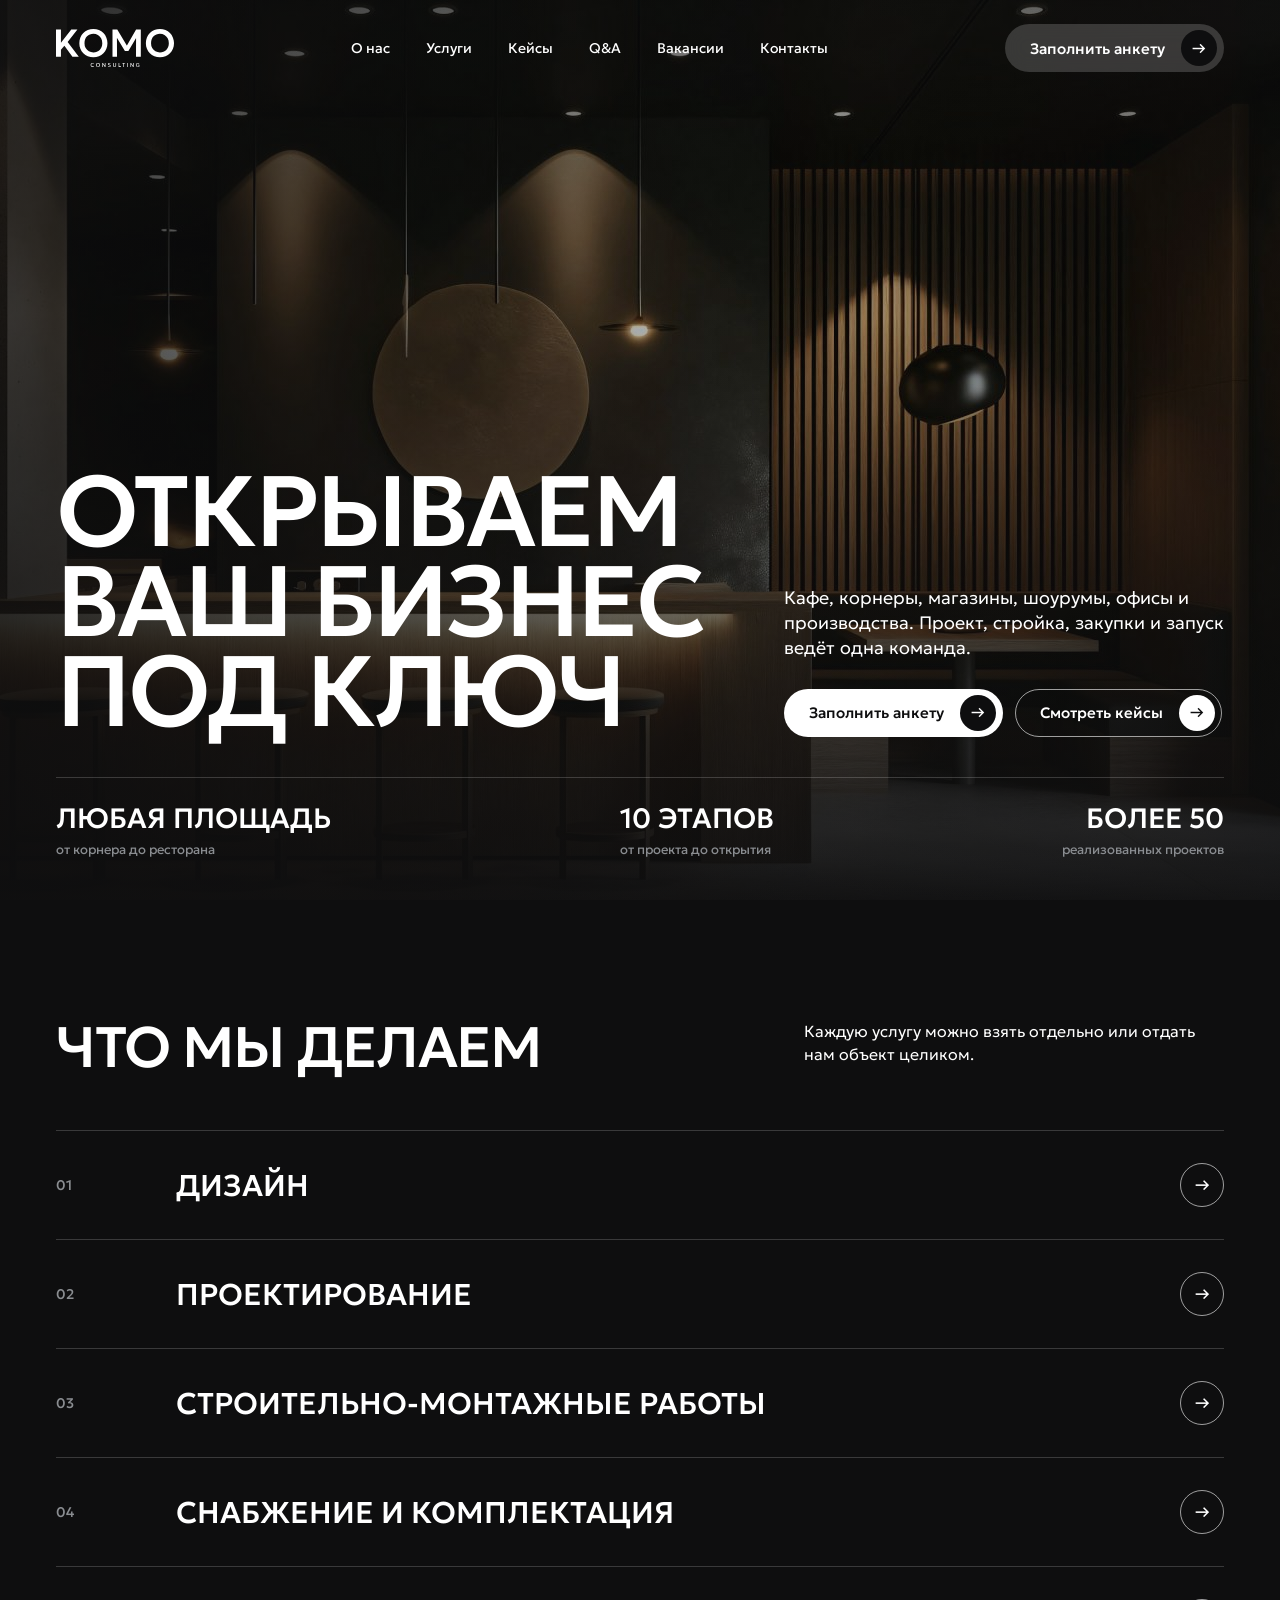
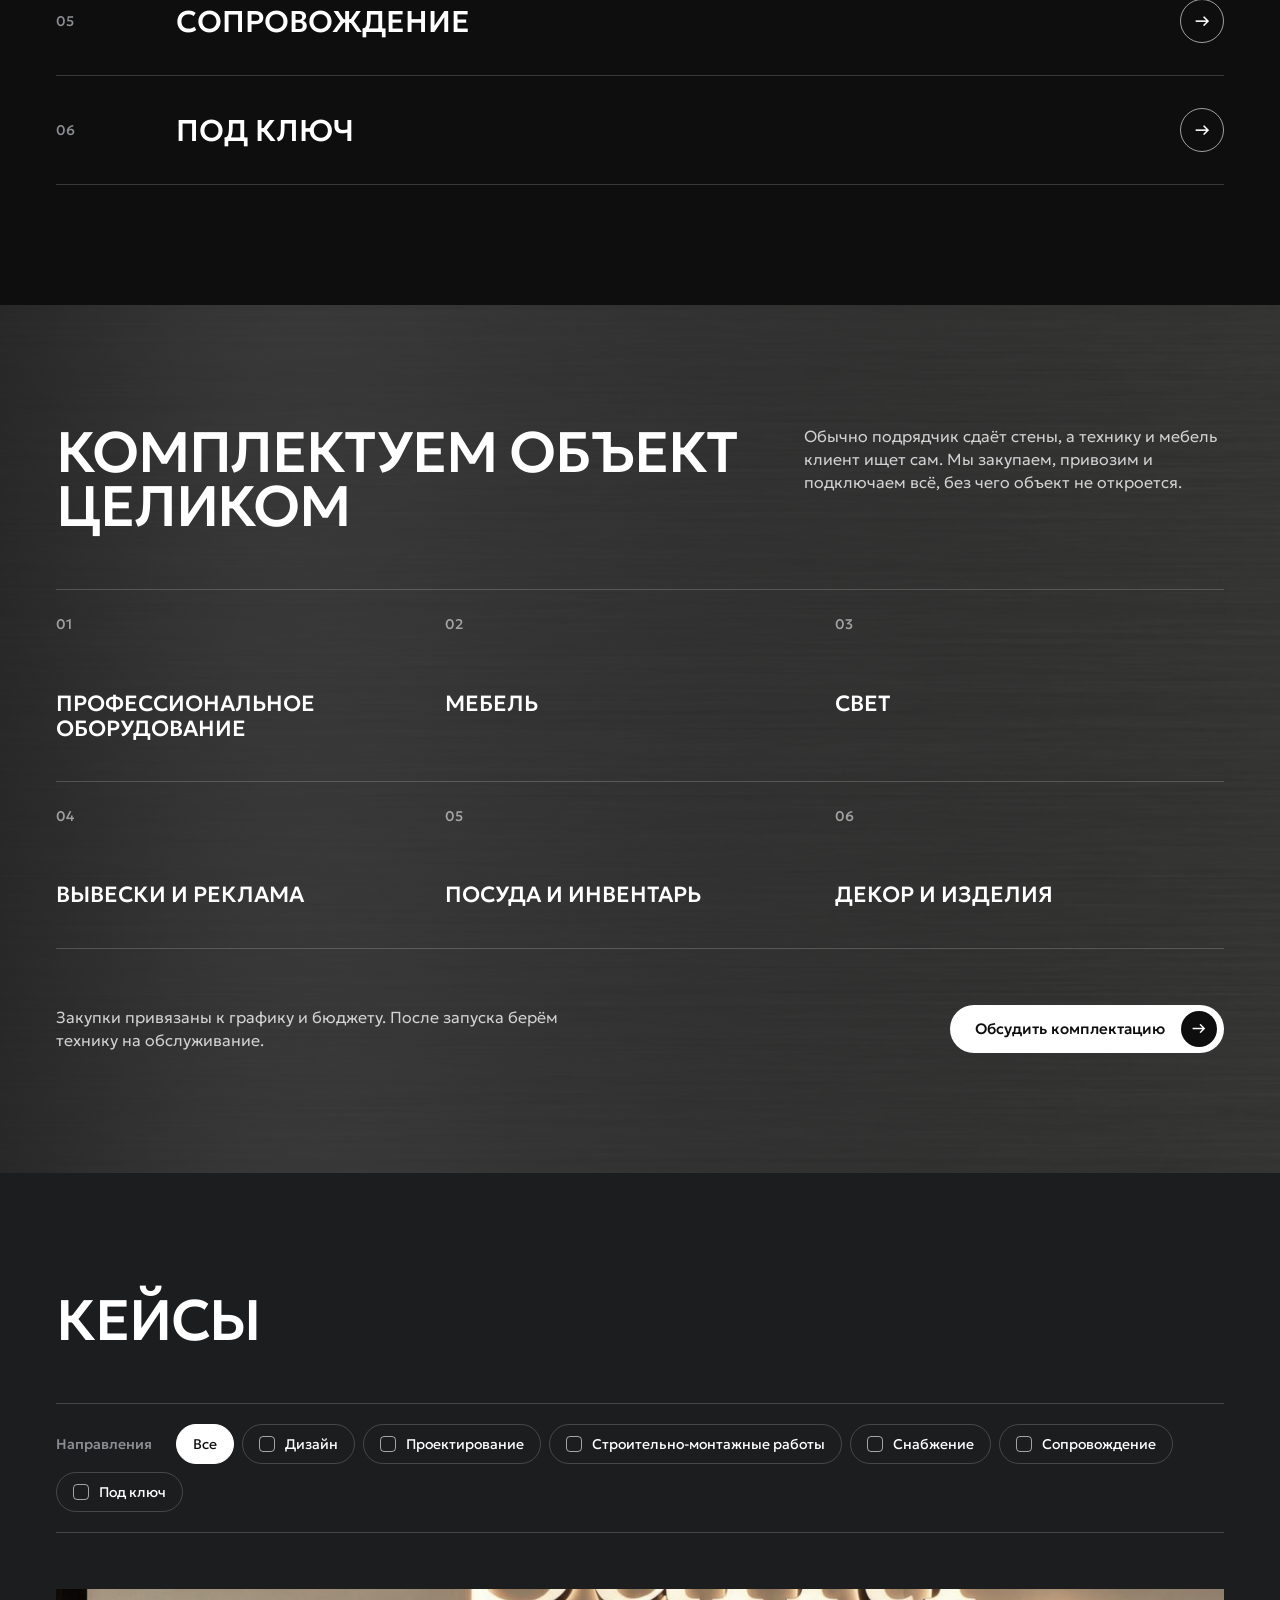
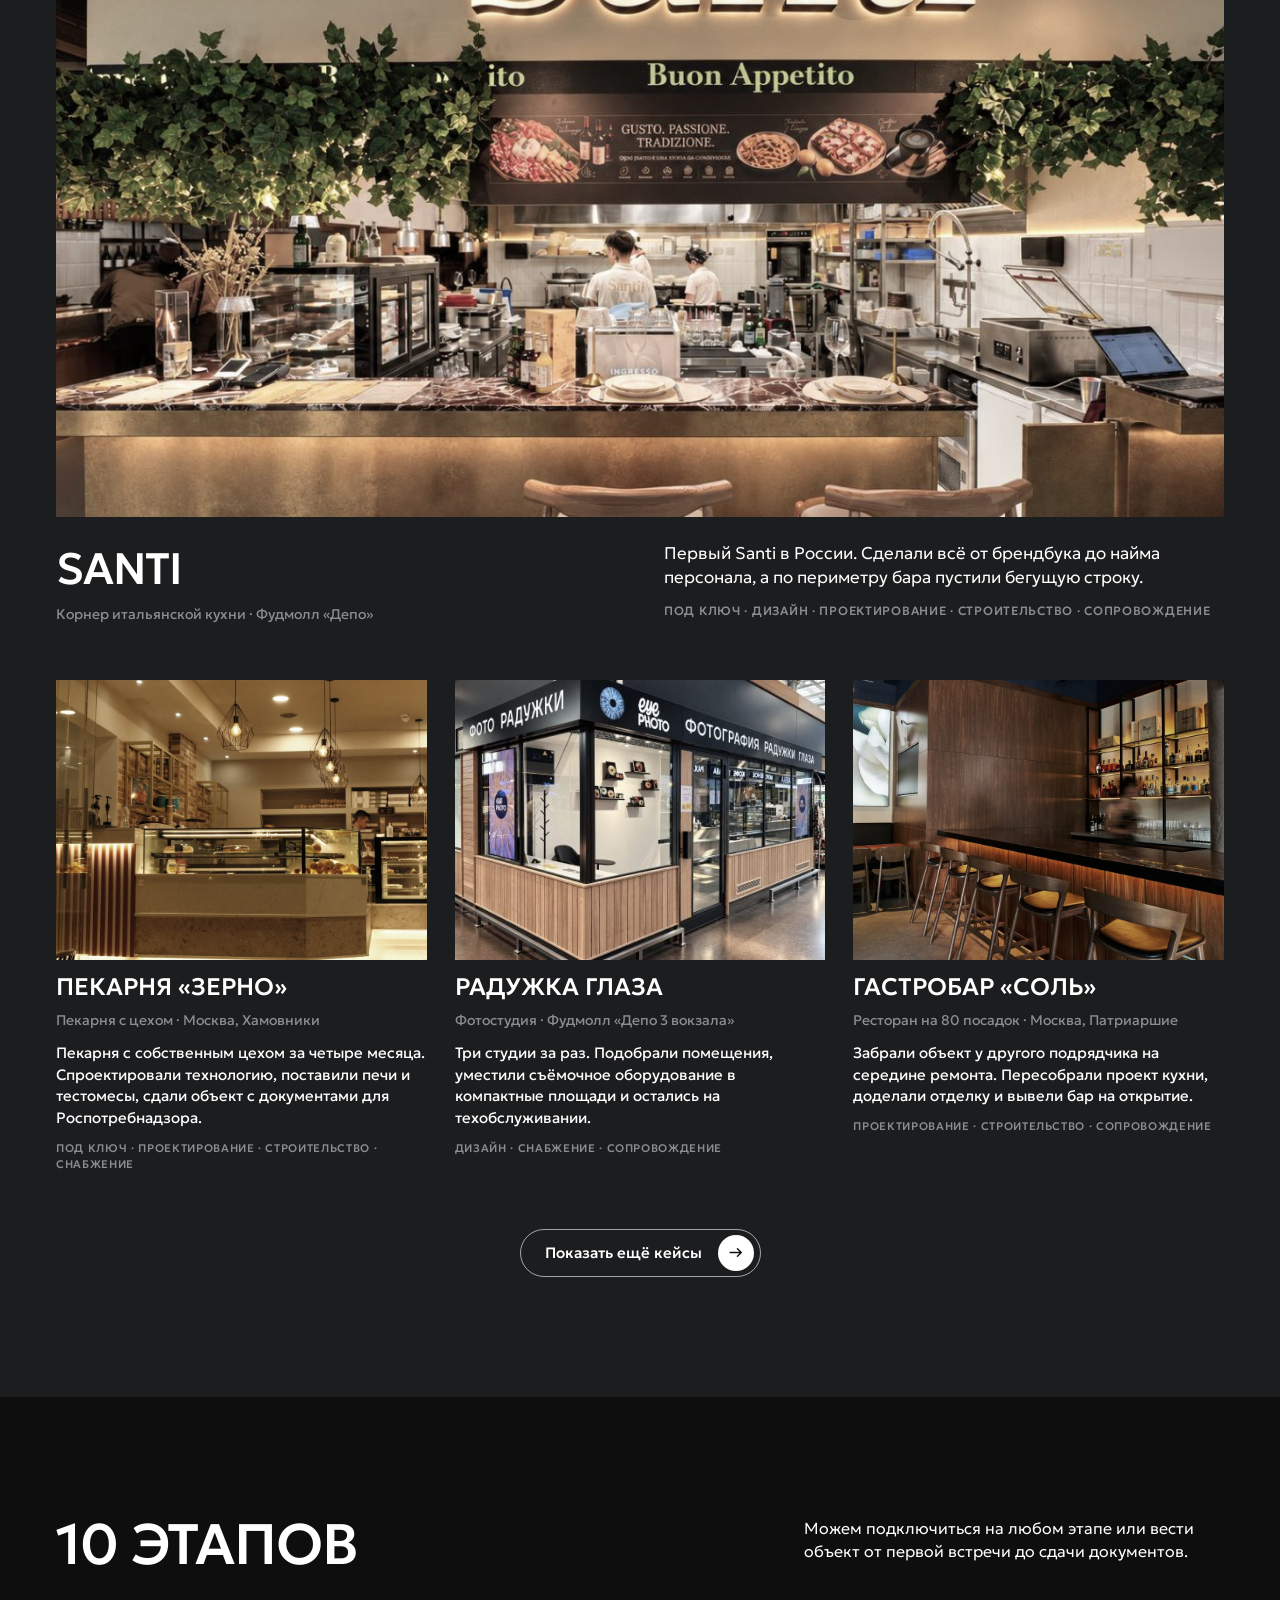
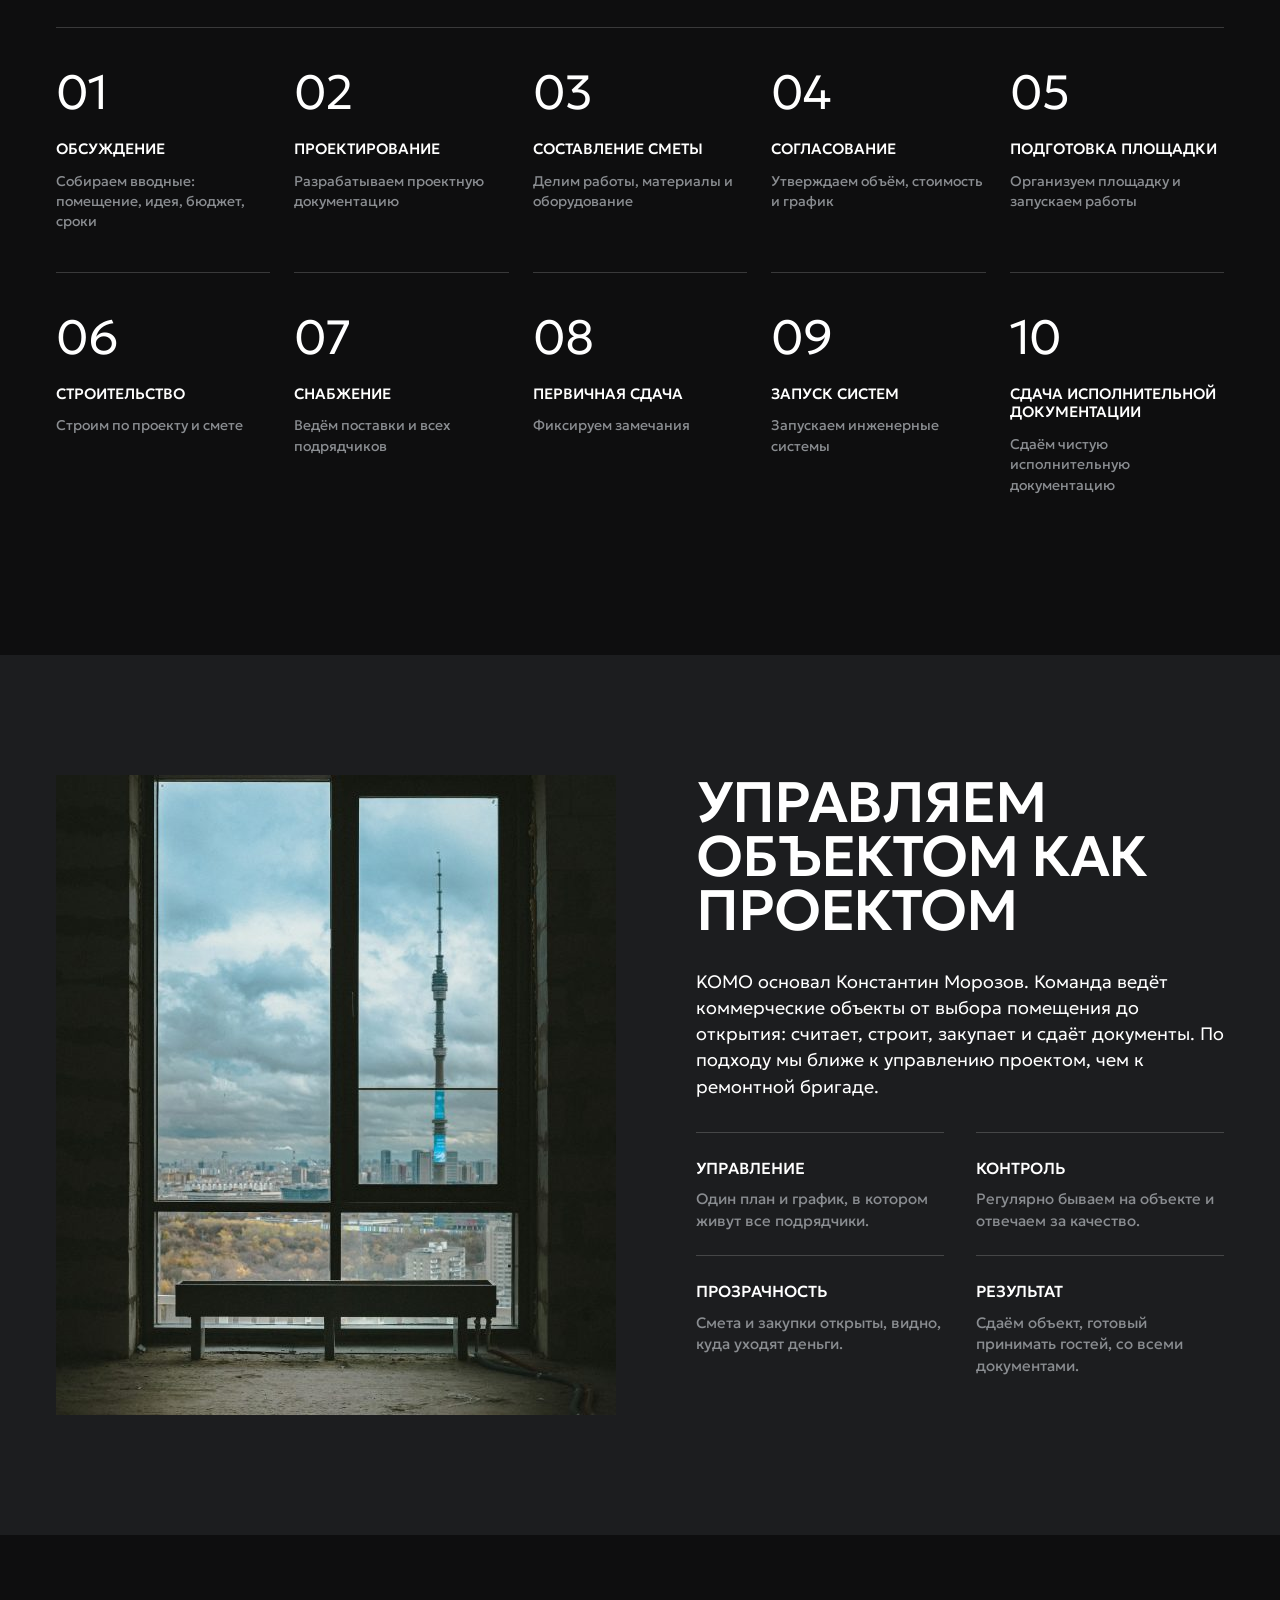
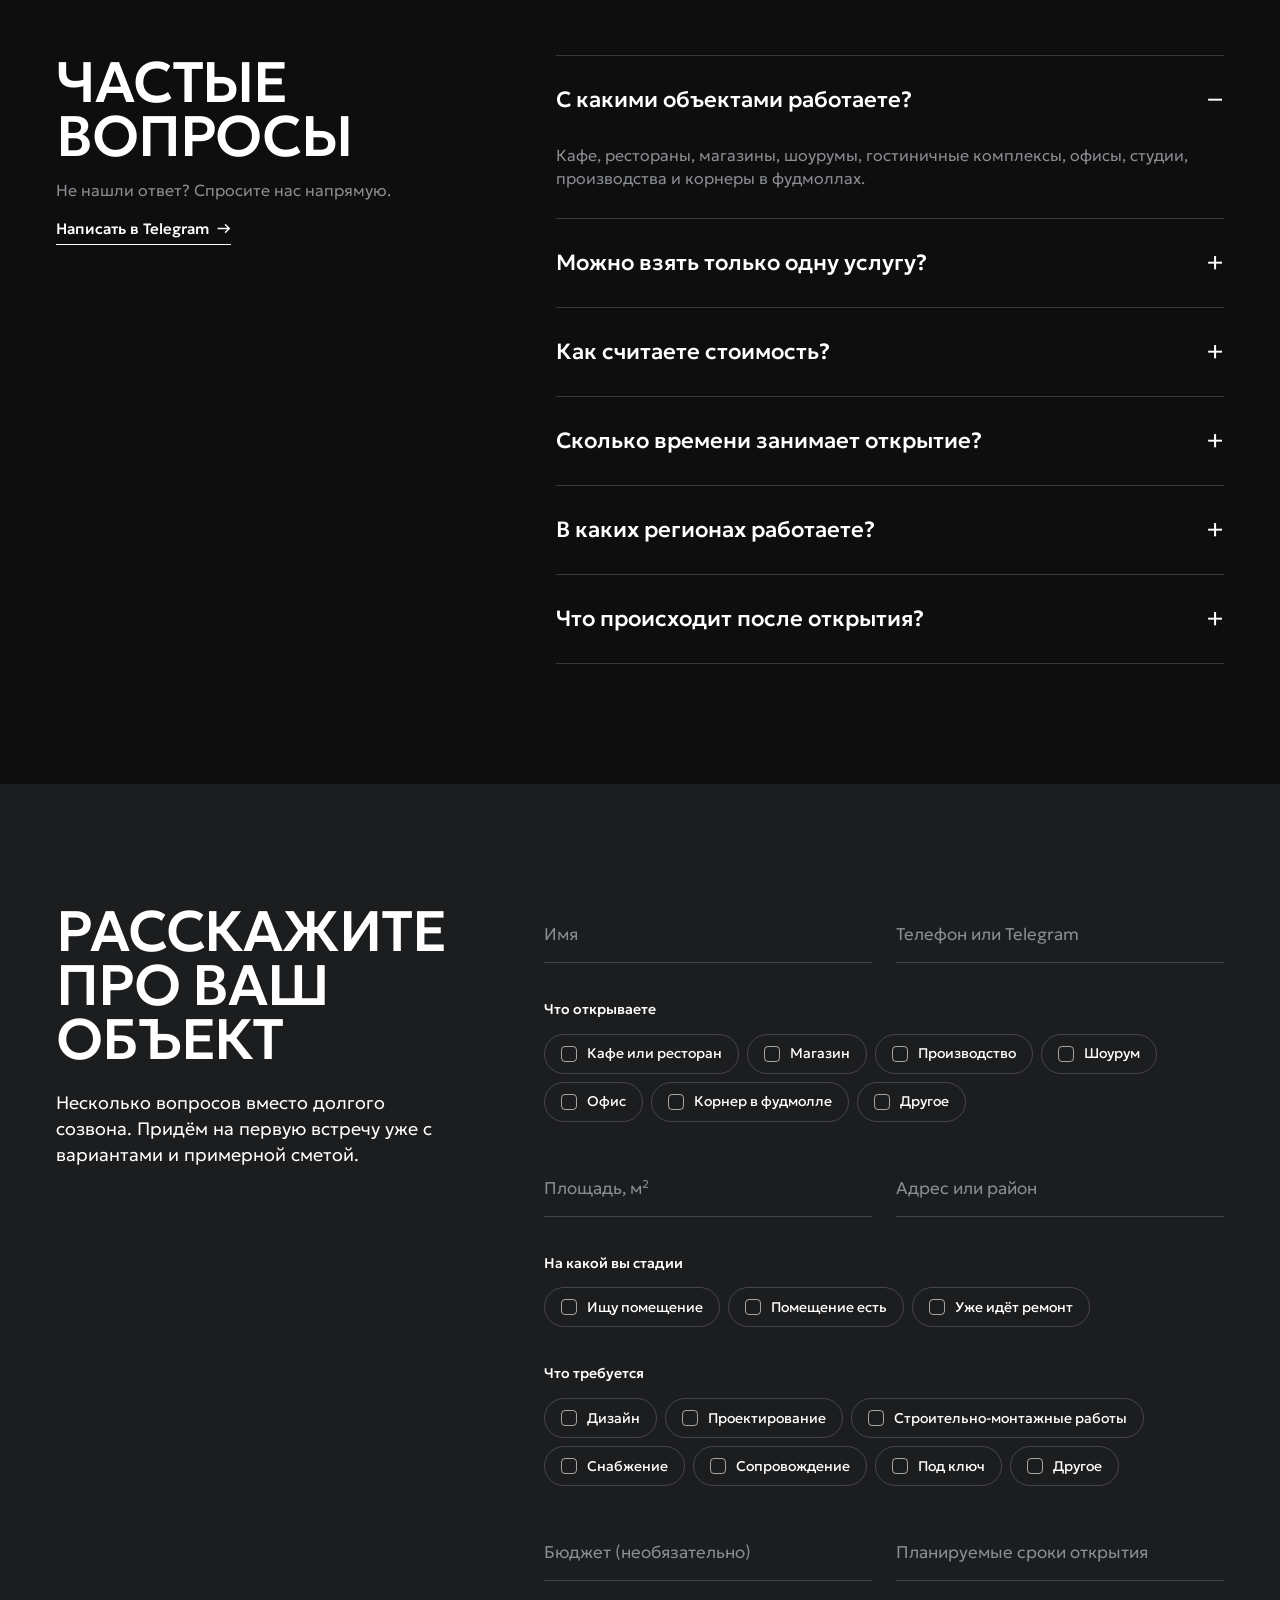
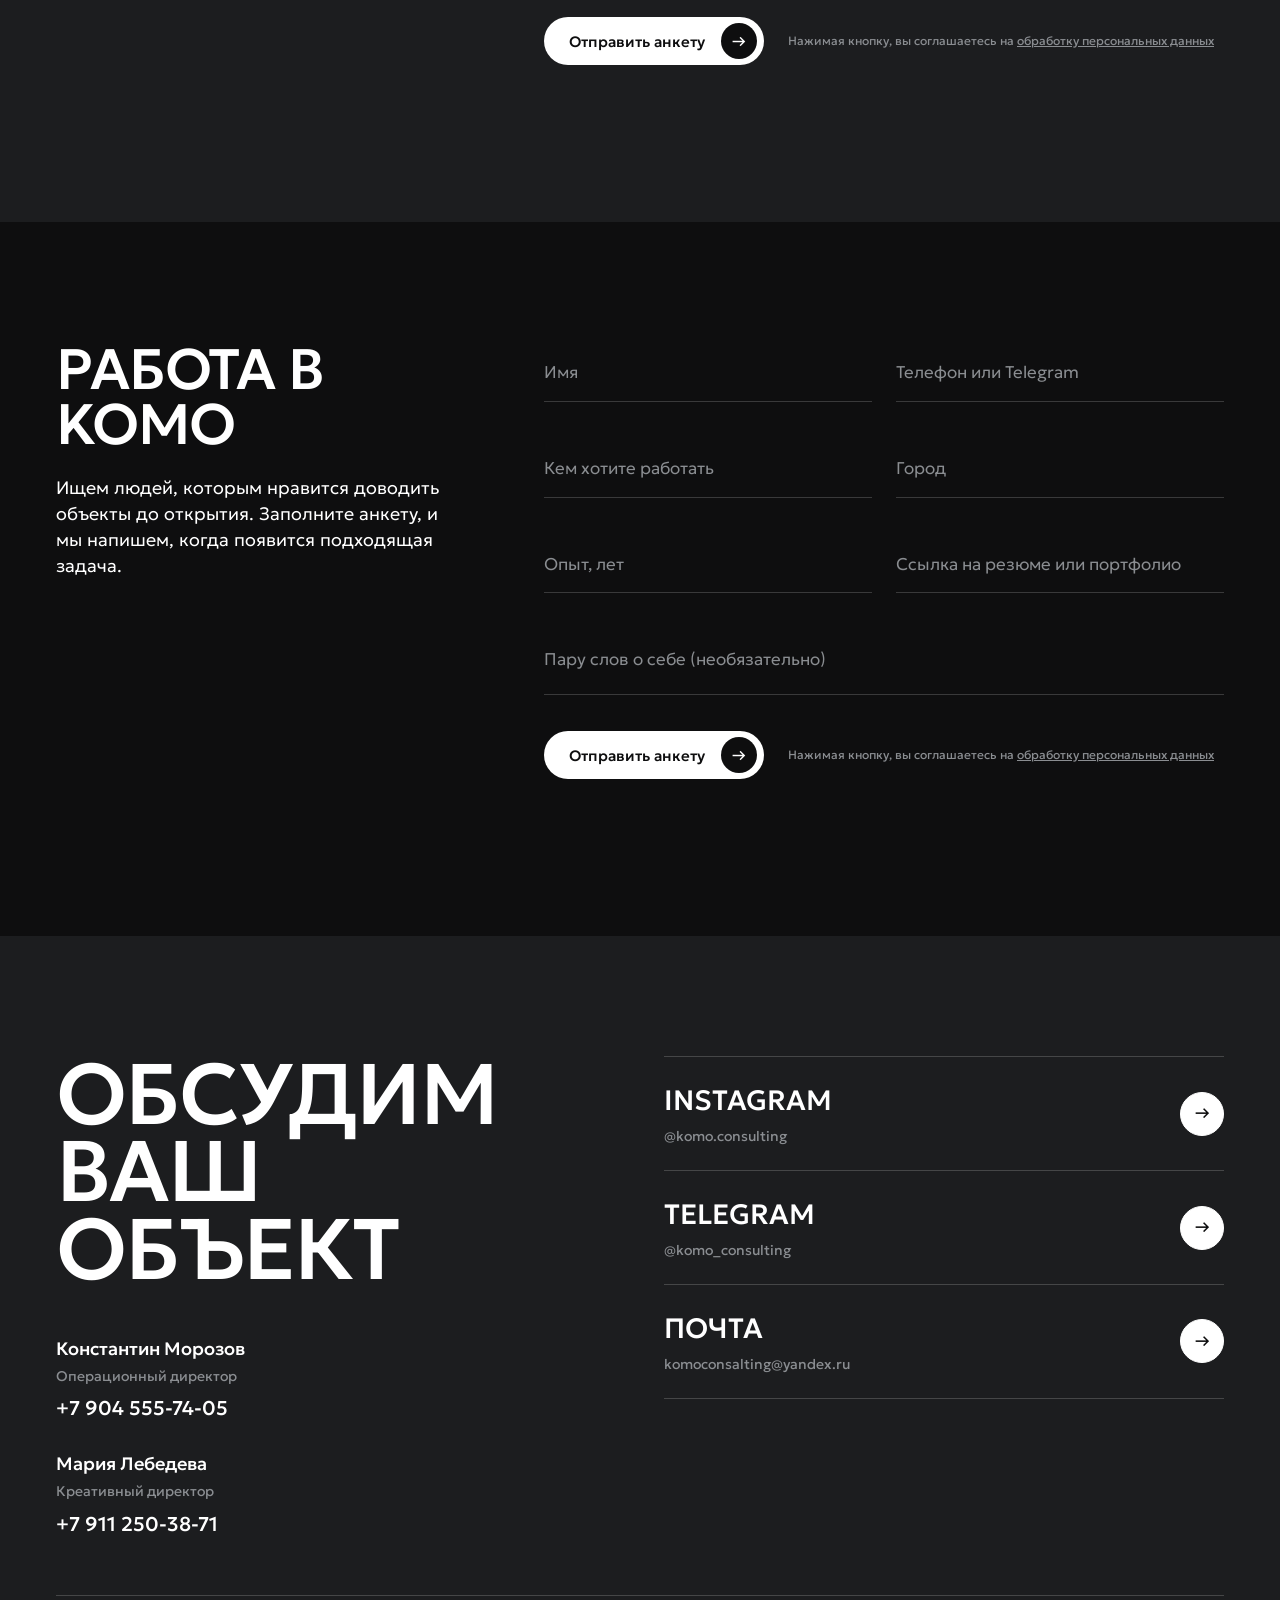
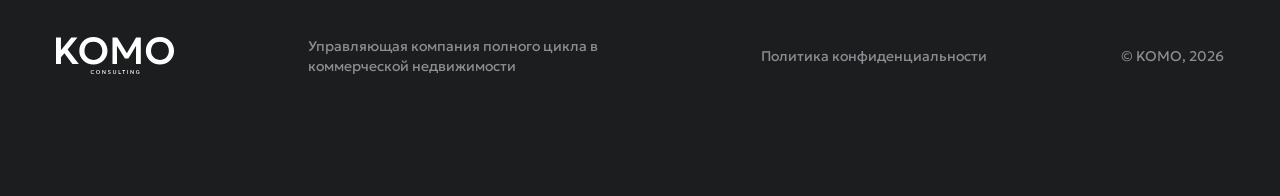
==== commit 387850f6: "Подвал как в макете: логотип 118px, ровные колонки и отступы Co-Authored-By: Claude Opus 5.5 (1M con" ====
--- a/index.html
+++ b/index.html
@@ -377,7 +377,7 @@
       </ul>
     </div>
     <footer class="footer">
-      <img src="/img/logo.svg" alt="KOMO Consulting" width="96" height="30">
+      <img src="/img/logo.svg" alt="KOMO Consulting" width="118" height="37">
       <p>Управляющая компания полного цикла в коммерческой недвижимости</p>
       <a href="/privacy.html">Политика конфиденциальности</a>
       <p>© KOMO, 2026</p>
@@ -386,6 +386,7 @@
 </section>
 
 </main>
+<script src="/vendor/lenis-1.1.20.min.js" defer></script>
 <script src="/main.js" defer></script>
 </body>
 </html>
--- a/styles.css
+++ b/styles.css
@@ -12,6 +12,9 @@
 
 *, *::before, *::after { box-sizing: border-box; }
 html { scroll-behavior: smooth; -webkit-text-size-adjust: 100%; }
+html.lenis, html.lenis body { height: auto; }
+.lenis.lenis-smooth { scroll-behavior: auto !important; }
+.lenis.lenis-stopped { overflow: hidden; }
 body { margin: 0; background: var(--black); color: var(--white); font-family: var(--font); font-weight: 300; font-size: 16px; line-height: 1.45; -webkit-font-smoothing: antialiased; }
 img { display: block; max-width: 100%; }
 a { color: inherit; text-decoration: none; }
@@ -196,9 +199,9 @@
 .links small { display: block; margin-top: 4px; font-size: 14px; font-weight: 400; color: var(--gray); }
 .links a:hover .arrow-c { transform: translateX(3px); }
 .links .arrow-c { transition: transform .2s; }
-.footer { display: flex; justify-content: space-between; align-items: center; gap: 24px; margin-top: 80px; padding-top: 32px; border-top: 1px solid var(--line); font-size: 14px; font-weight: 400; color: var(--gray); }
-.footer img { width: 96px; height: auto; }
-.footer p:nth-of-type(1) { max-width: 300px; }
+.footer { display: flex; justify-content: space-between; align-items: center; gap: 24px; margin-top: 56px; padding-top: 40px; border-top: 1px solid var(--line); font-size: 14px; font-weight: 400; color: var(--gray); }
+.footer img { width: 118px; height: auto; }
+.footer p:nth-of-type(1) { width: 320px; }
 .footer a:hover { color: var(--white); }
 
 /* inner pages */
@@ -328,7 +331,8 @@
 
   .people { margin-top: 32px; }
   .links b { font-size: 22px; }
-  .footer { flex-direction: column; align-items: flex-start; gap: 16px; margin-top: 56px; }
+  .footer { flex-direction: column; align-items: flex-start; gap: 16px; margin-top: 40px; }
+  .footer p:nth-of-type(1) { width: auto; }
 
   .page-top { padding-top: calc(80px + 32px); }
   .crumbs { margin-bottom: 24px; }
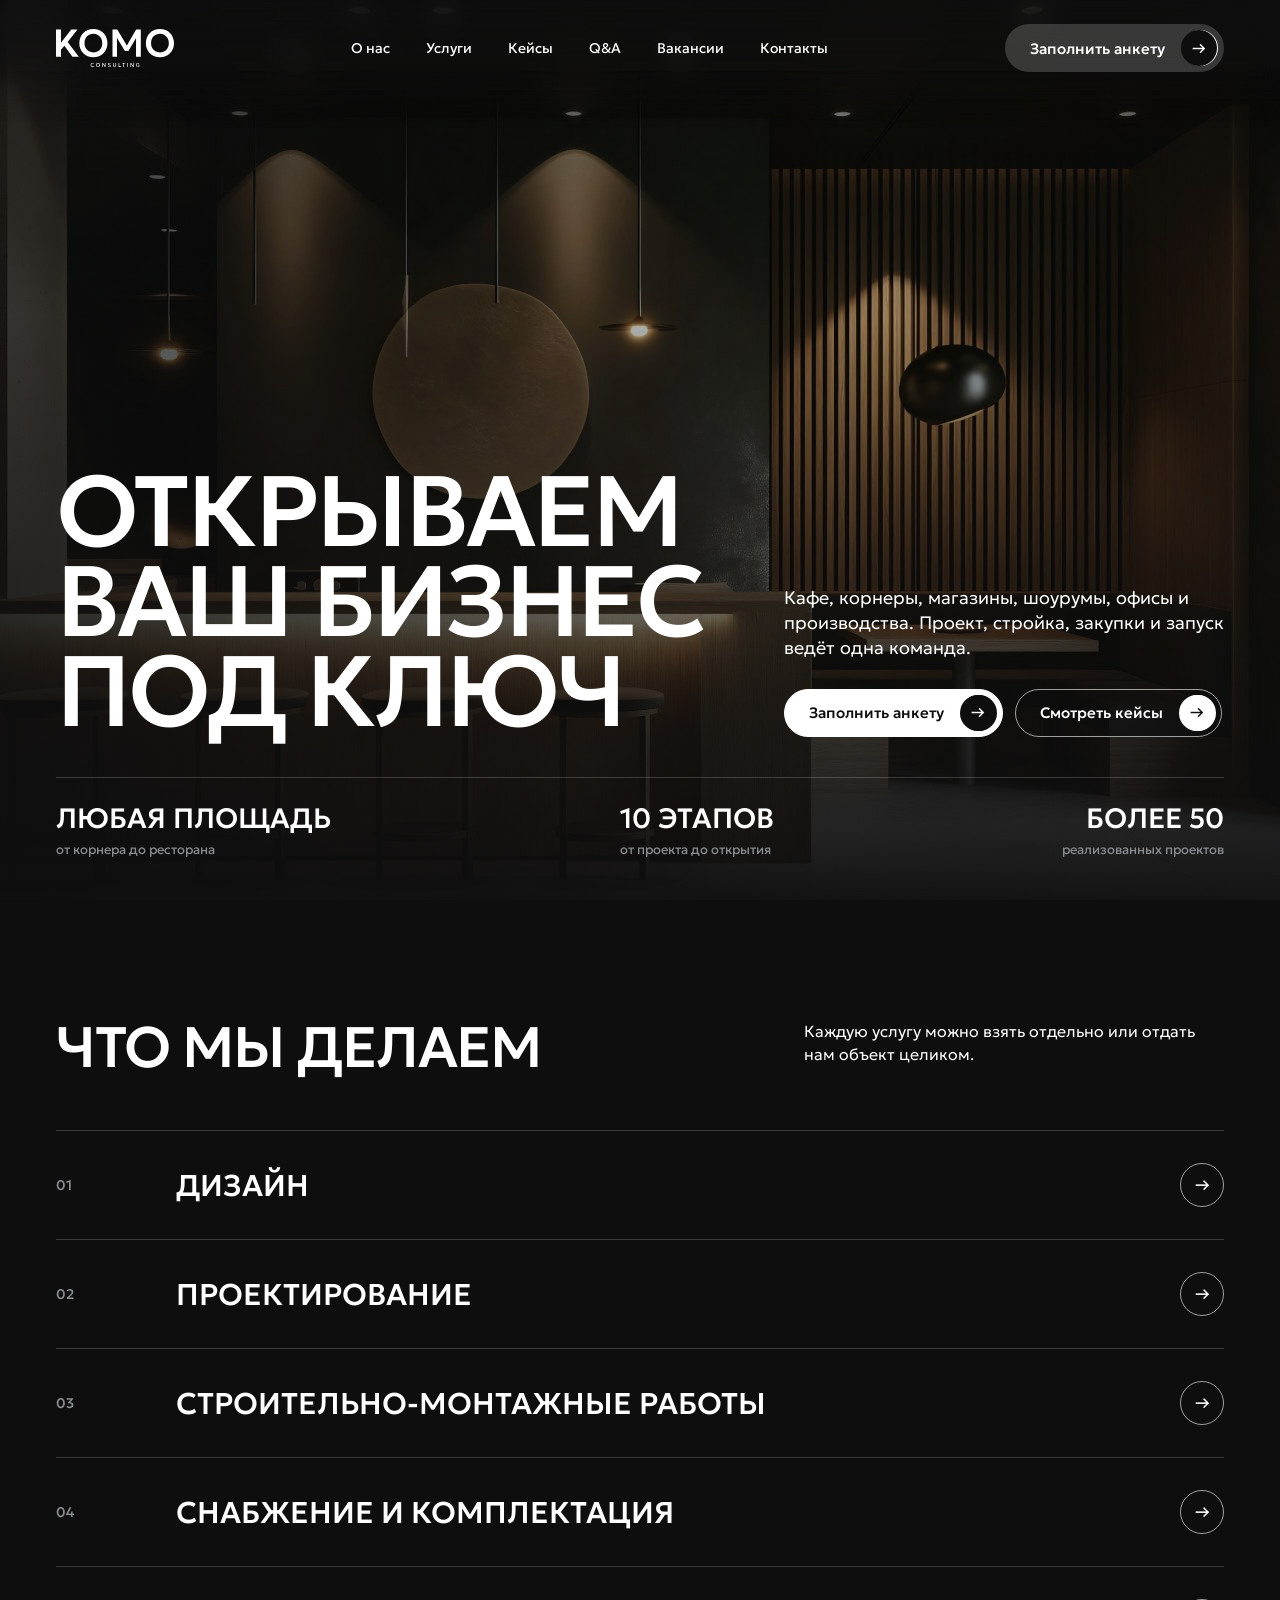
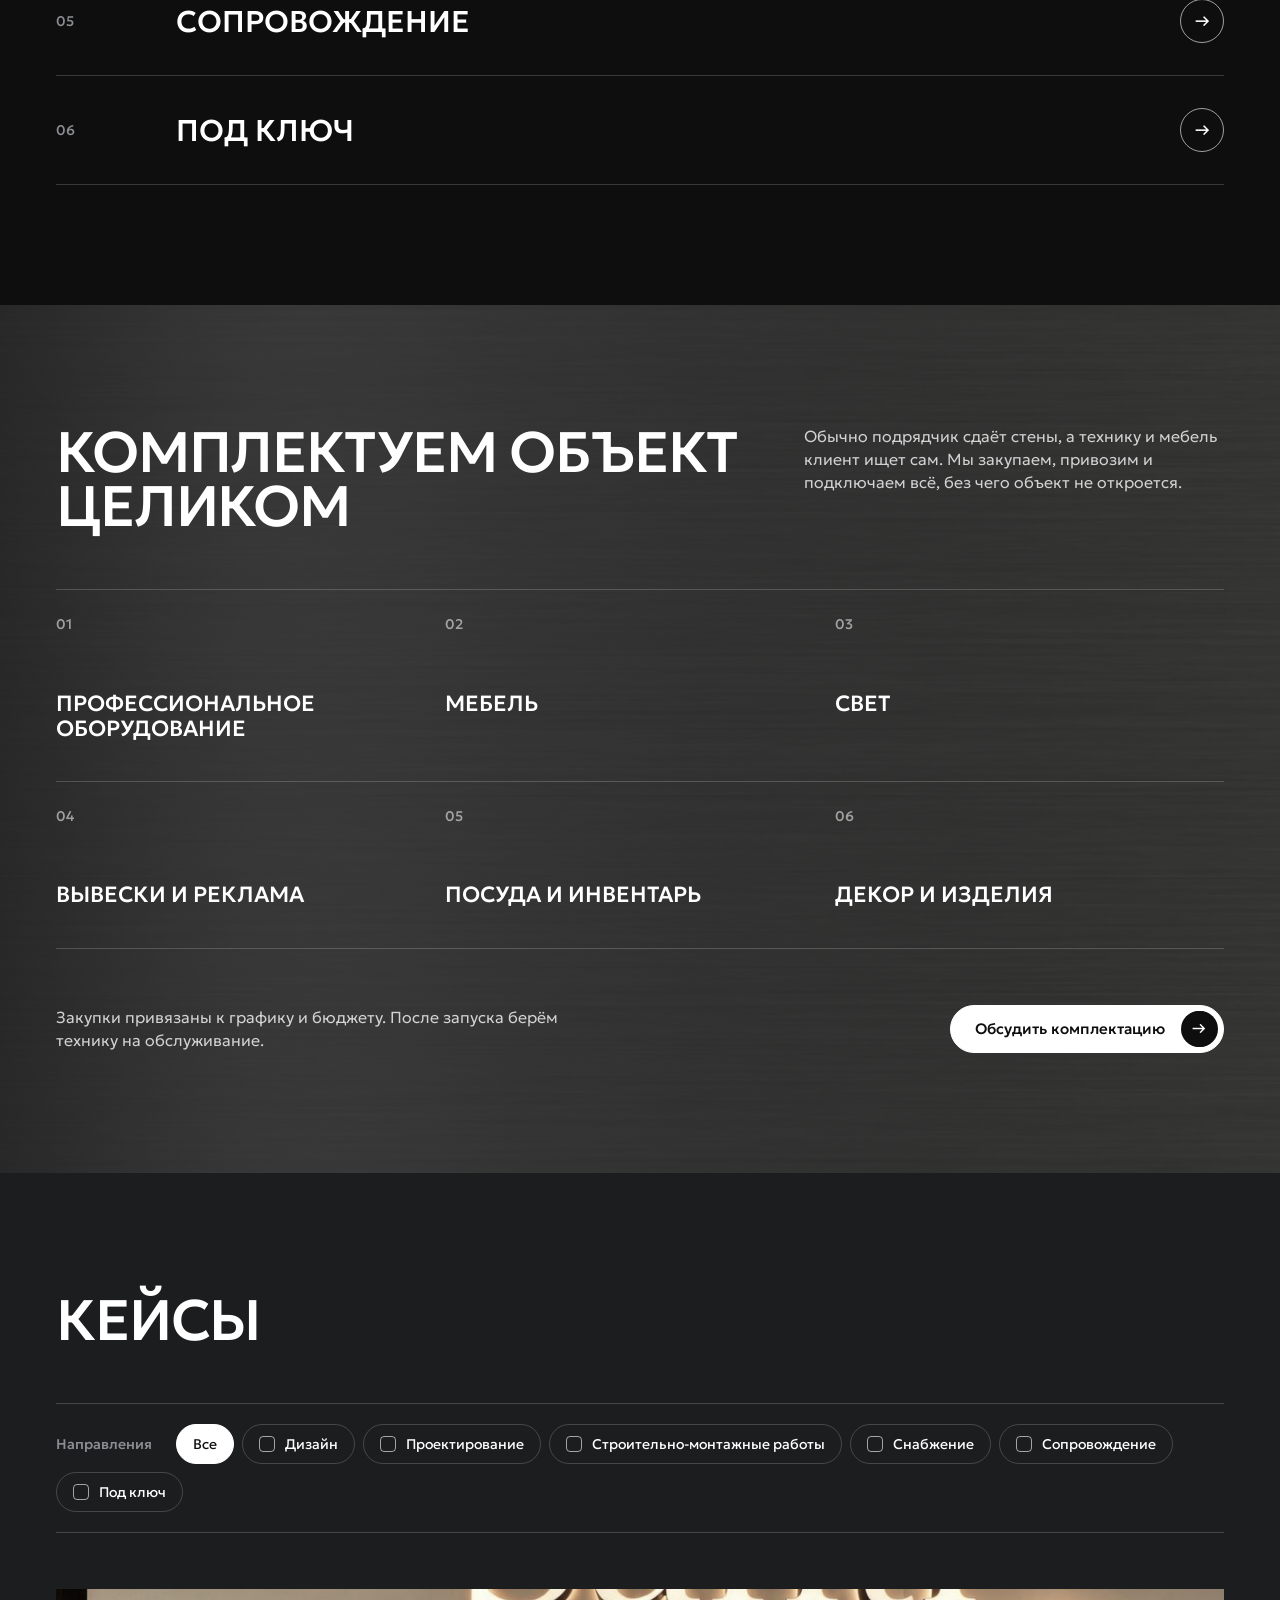
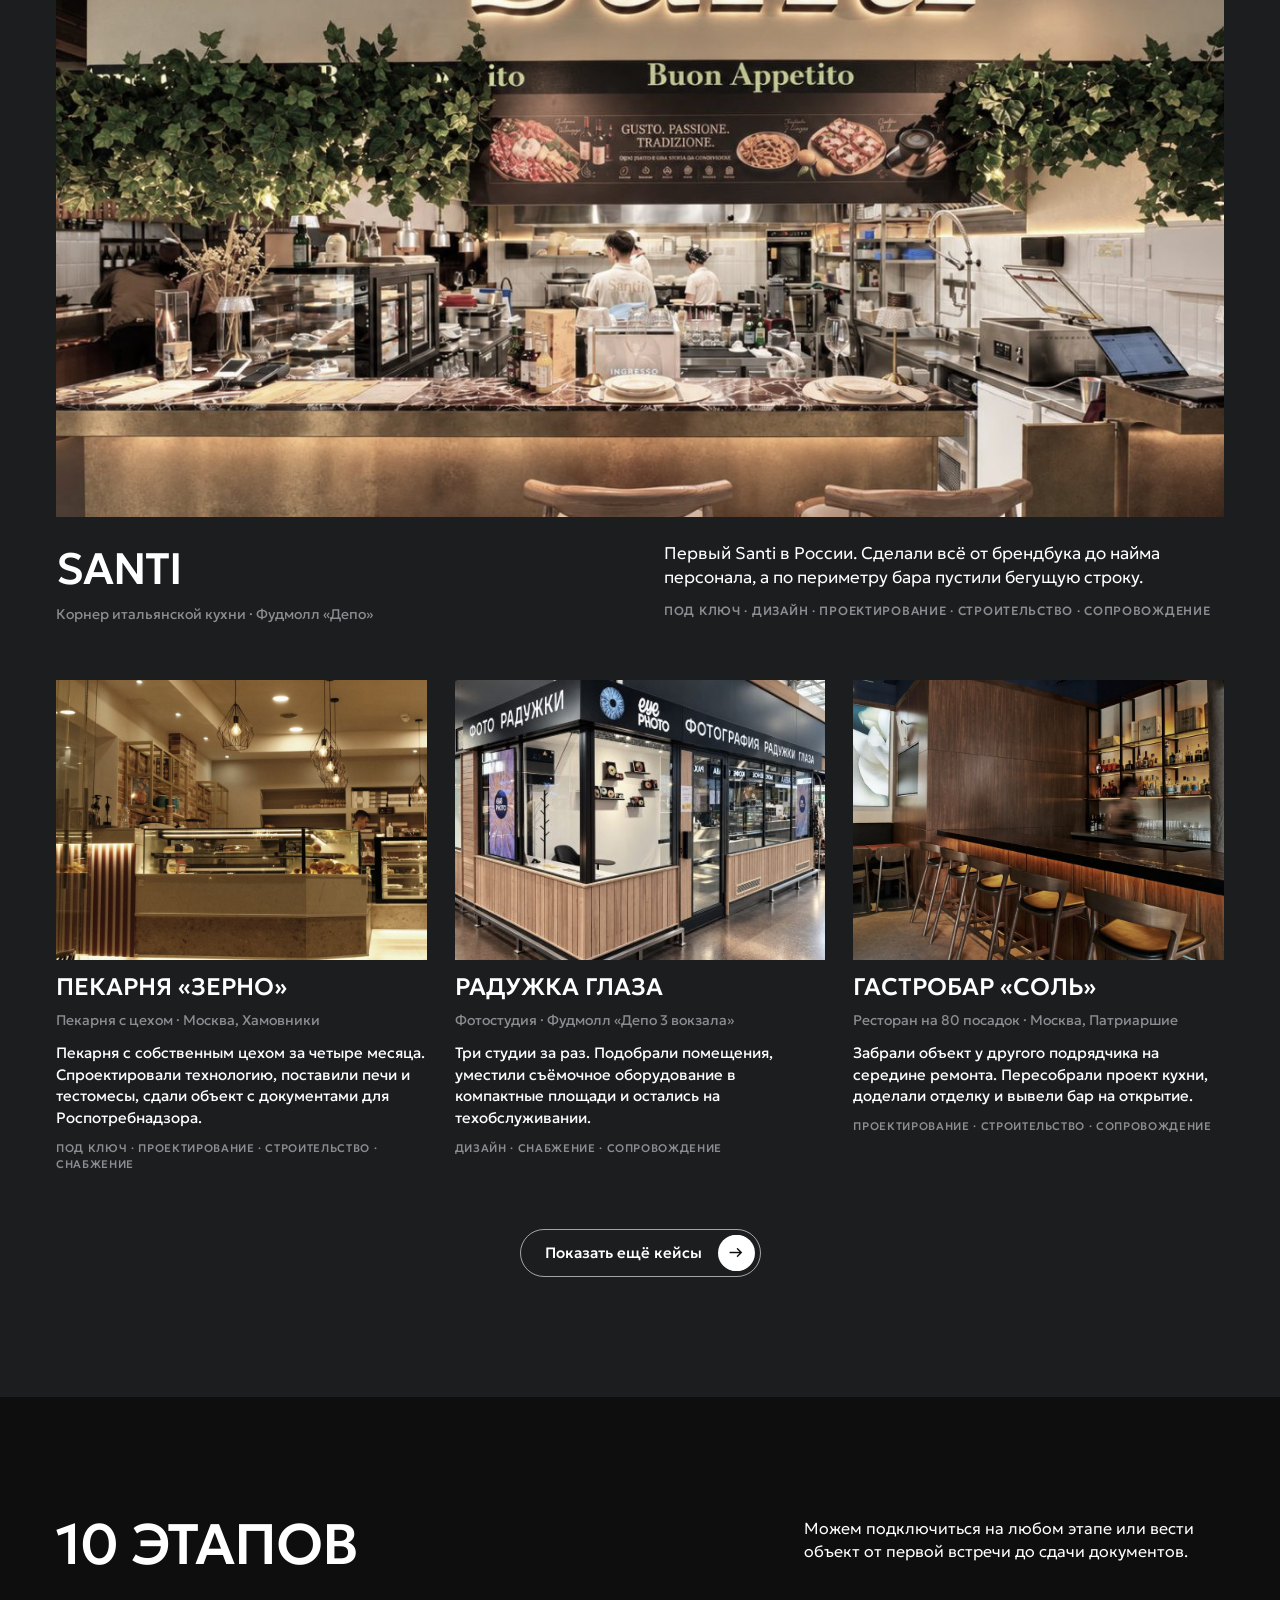
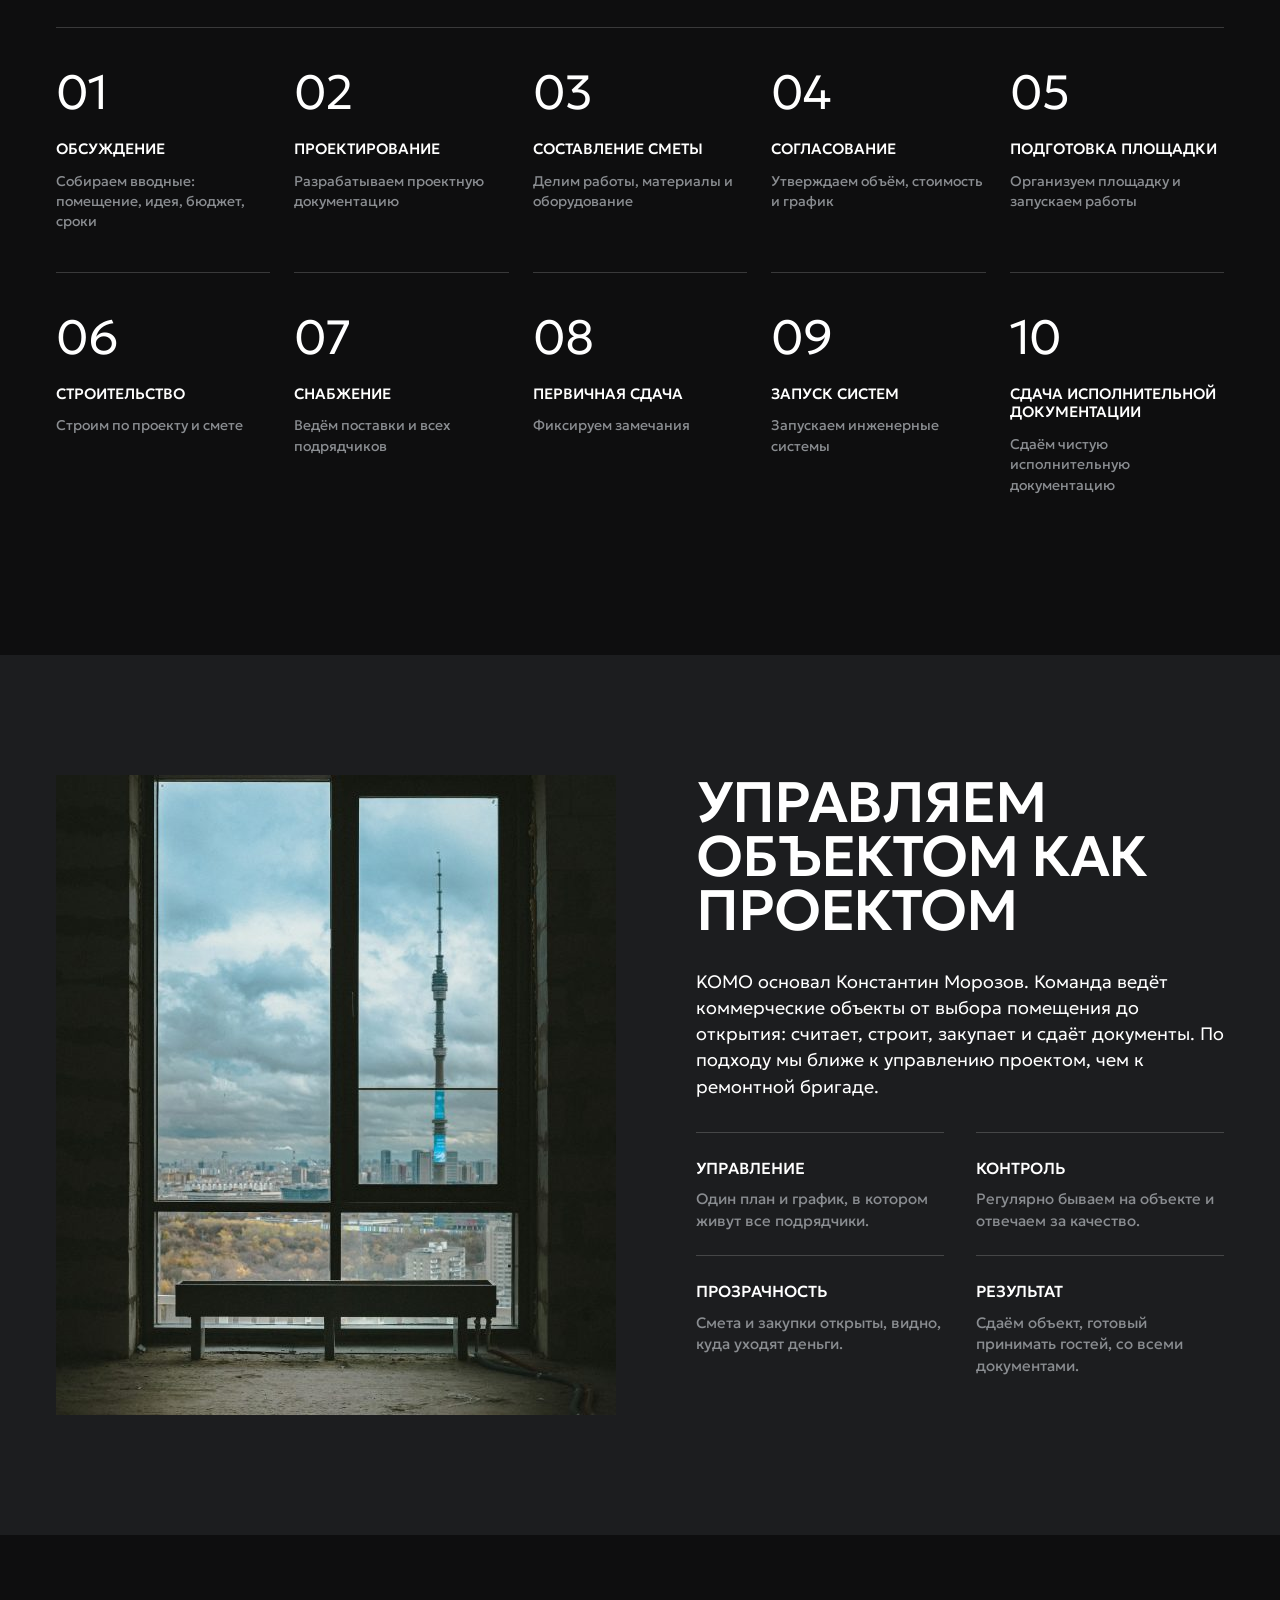
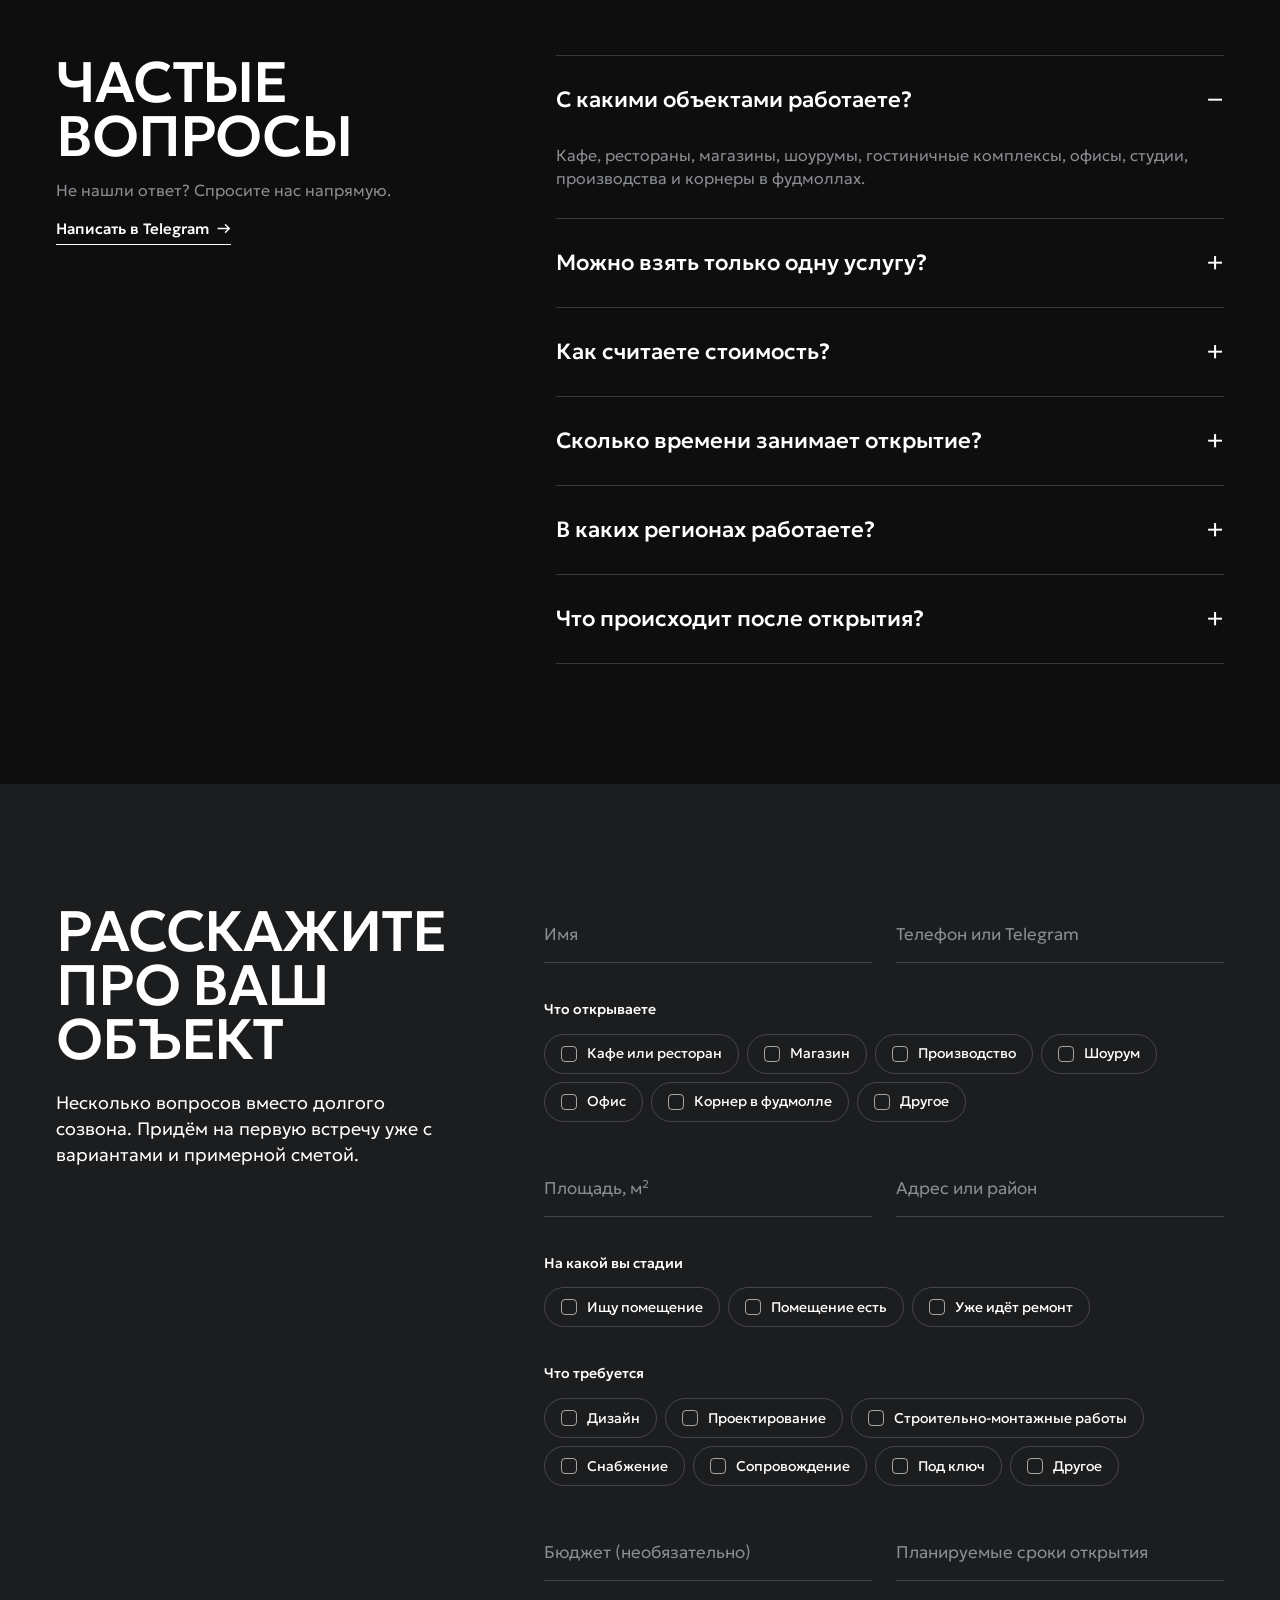
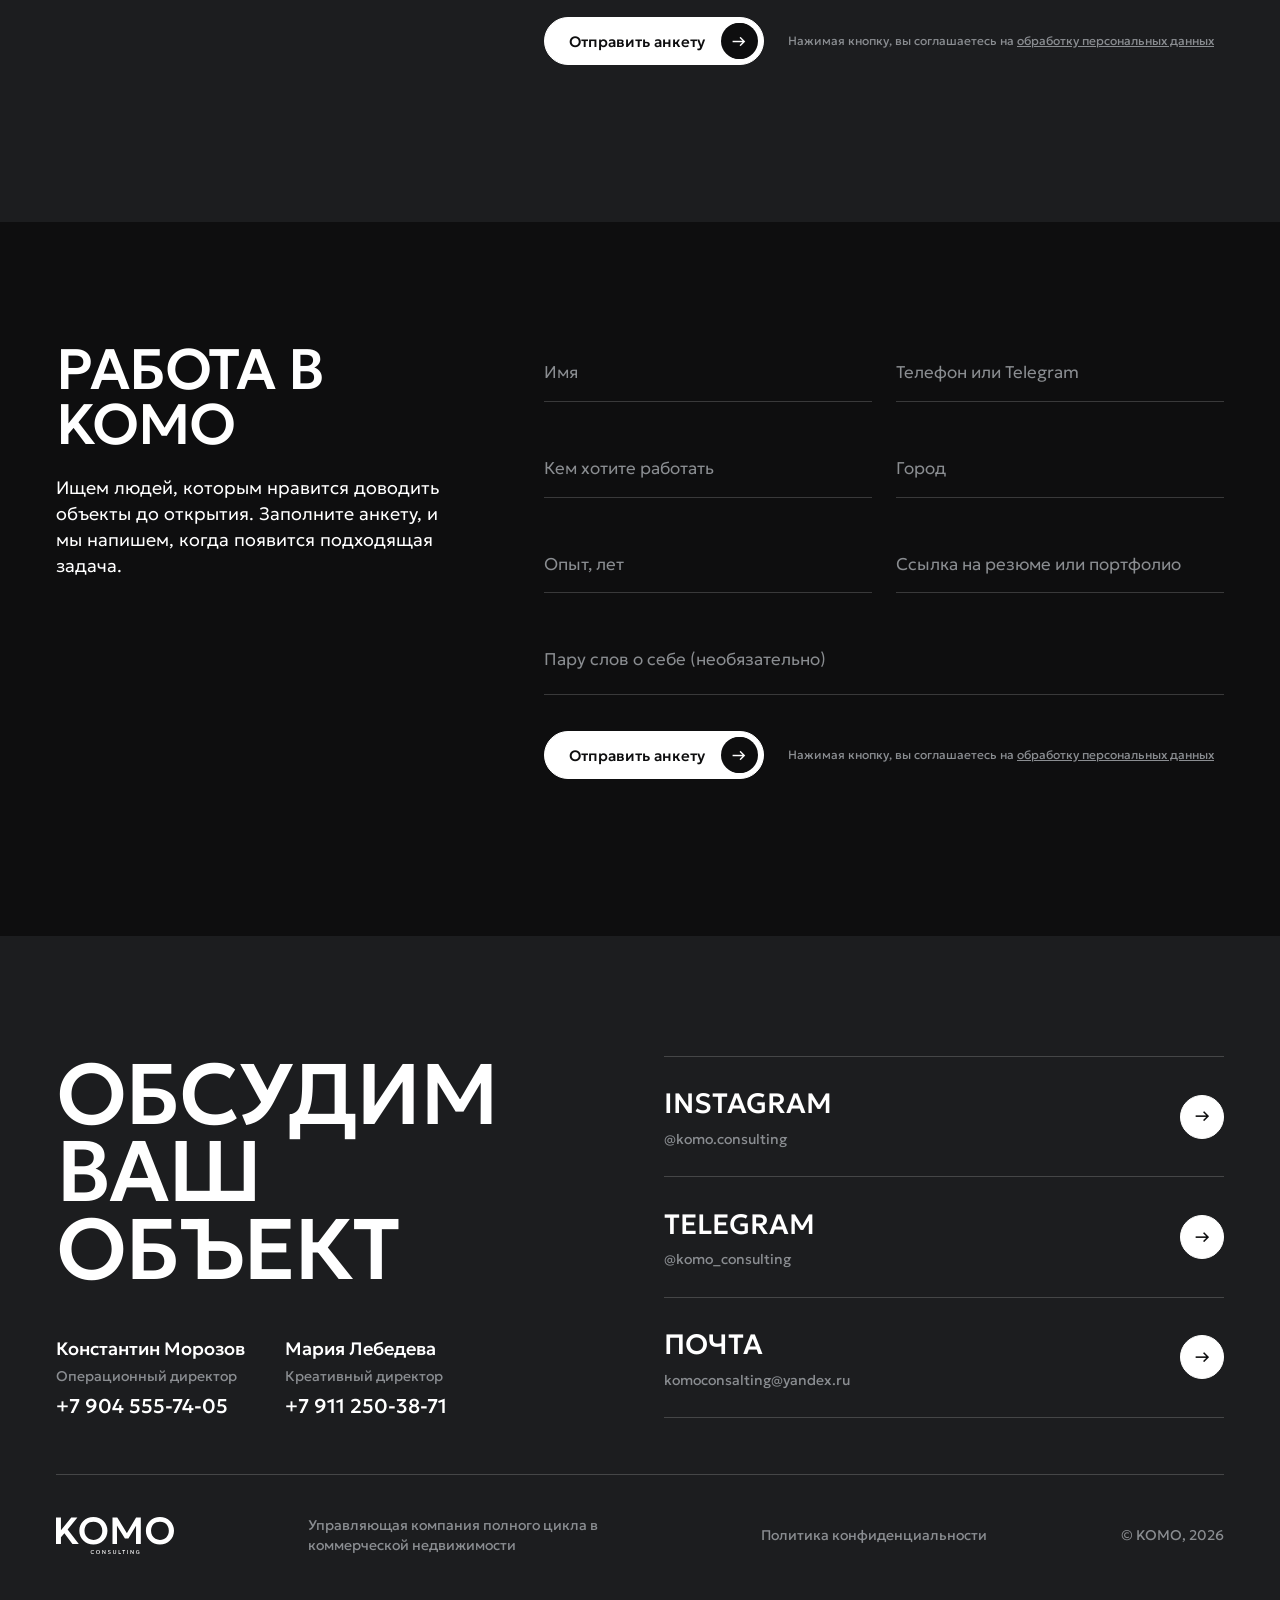
==== commit 4d67ddf5: "Новые ховеры кнопок и строк услуг, шапка как матовое стекло - кнопки: заливка вытекает из кружка со " ====
--- a/index.html
+++ b/index.html
@@ -48,9 +48,9 @@
       <a href="#faq">Q&amp;A</a>
       <a href="#jobs">Вакансии</a>
       <a href="#contacts">Контакты</a>
-      <a href="#brief" class="btn btn--light nav__cta">Заполнить анкету<span class="btn__arrow">→</span></a>
+      <a href="#brief" class="btn btn--light nav__cta">Заполнить анкету<span class="btn__arrow"><i>→</i></span></a>
     </nav>
-    <a href="#brief" class="btn btn--glass header__cta">Заполнить анкету<span class="btn__arrow">→</span></a>
+    <a href="#brief" class="btn btn--glass header__cta">Заполнить анкету<span class="btn__arrow"><i>→</i></span></a>
     <button class="burger" id="burger" aria-label="Открыть меню" aria-expanded="false" aria-controls="nav"><span></span><span></span></button>
   </div>
 </header>
@@ -65,8 +65,8 @@
       <div class="hero__side">
         <p class="lead">Кафе, корнеры, магазины, шоурумы, офисы и производства. Проект, стройка, закупки и запуск ведёт одна команда.</p>
         <div class="hero__btns">
-          <a href="#brief" class="btn btn--light">Заполнить анкету<span class="btn__arrow">→</span></a>
-          <a href="#cases" class="btn btn--outline">Смотреть кейсы<span class="btn__arrow">→</span></a>
+          <a href="#brief" class="btn btn--light">Заполнить анкету<span class="btn__arrow"><i>→</i></span></a>
+          <a href="#cases" class="btn btn--outline">Смотреть кейсы<span class="btn__arrow"><i>→</i></span></a>
         </div>
       </div>
     </div>
@@ -111,7 +111,7 @@
     </ul>
     <div class="supply__foot">
       <p class="sec__lead--soft">Закупки привязаны к графику и бюджету. После запуска берём технику на обслуживание.</p>
-      <a href="#brief" class="btn btn--light" data-service="Снабжение">Обсудить комплектацию<span class="btn__arrow">→</span></a>
+      <a href="#brief" class="btn btn--light" data-service="Снабжение">Обсудить комплектацию<span class="btn__arrow"><i>→</i></span></a>
     </div>
   </div>
 </section>
@@ -212,7 +212,7 @@
       </article>
     </div>
     <p class="cases__empty" hidden>С таким набором направлений кейсов пока нет. Снимите одно из них.</p>
-    <button class="btn btn--outline cases__more" id="casesMore">Показать ещё кейсы<span class="btn__arrow">→</span></button>
+    <button class="btn btn--outline cases__more" id="casesMore">Показать ещё кейсы<span class="btn__arrow"><i>→</i></span></button>
   </div>
 </section>
 
@@ -322,7 +322,7 @@
       </div>
       <input type="text" name="website" class="hp" tabindex="-1" autocomplete="off" aria-hidden="true">
       <div class="form__send">
-        <button class="btn btn--light" type="submit">Отправить анкету<span class="btn__arrow">→</span></button>
+        <button class="btn btn--light" type="submit">Отправить анкету<span class="btn__arrow"><i>→</i></span></button>
         <p class="form__note">Нажимая кнопку, вы соглашаетесь на <a href="/privacy.html">обработку персональных данных</a></p>
       </div>
       <p class="form__status" role="status" aria-live="polite"></p>
@@ -352,7 +352,7 @@
       <label class="field"><textarea name="about" rows="1" placeholder=" "></textarea><span>Пару слов о себе (необязательно)</span></label>
       <input type="text" name="website" class="hp" tabindex="-1" autocomplete="off" aria-hidden="true">
       <div class="form__send">
-        <button class="btn btn--light" type="submit">Отправить анкету<span class="btn__arrow">→</span></button>
+        <button class="btn btn--light" type="submit">Отправить анкету<span class="btn__arrow"><i>→</i></span></button>
         <p class="form__note">Нажимая кнопку, вы соглашаетесь на <a href="/privacy.html">обработку персональных данных</a></p>
       </div>
       <p class="form__status" role="status" aria-live="polite"></p>
--- a/styles.css
+++ b/styles.css
@@ -32,26 +32,44 @@
 .lead { font-size: 18px; line-height: 1.4; }
 
 /* buttons */
-.btn { display: inline-flex; align-items: center; justify-content: space-between; gap: 16px; height: 48px; padding: 0 6px 0 24px; border-radius: 999px; border: 1px solid transparent; font-size: 15px; font-weight: 500; line-height: 1; cursor: pointer; white-space: nowrap; transition: background .2s, color .2s; }
-.btn__arrow { display: inline-flex; align-items: center; justify-content: center; width: 36px; height: 36px; border-radius: 50%; transition: transform .2s; }
-.btn:hover .btn__arrow { transform: translateX(3px); }
-.btn--light { background: var(--white); color: var(--black); }
+/* Ховер кнопки: из кружка со стрелкой вытекает заливка на всю кнопку, текст меняет цвет,
+   стрелка улетает вправо и возвращается слева */
+.btn { position: relative; isolation: isolate; overflow: hidden; display: inline-flex; align-items: center; justify-content: space-between; gap: 16px; height: 48px; padding: 0 6px 0 24px; border-radius: 999px; border: 1px solid transparent; font-size: 15px; font-weight: 500; line-height: 1; cursor: pointer; white-space: nowrap; transition: color .2s, border-color .45s; }
+.btn::before { content: ""; position: absolute; z-index: -1; top: 50%; right: 5px; width: 36px; height: 36px; border-radius: 999px; background: var(--fill, var(--black)); transform: translateY(-50%); transition: width .55s cubic-bezier(.7,0,.2,1), height .55s cubic-bezier(.7,0,.2,1), right .55s cubic-bezier(.7,0,.2,1); }
+.btn__arrow { display: inline-flex; align-items: center; justify-content: center; width: 36px; height: 36px; border-radius: 50%; overflow: hidden; transition: background .45s, color .45s; }
+.btn__arrow i { font-style: normal; display: block; }
+.btn--light { background: var(--white); color: var(--black); border-color: var(--white); --fill: var(--black); }
 .btn--light .btn__arrow { background: var(--black); color: var(--white); }
-.btn--outline { background: transparent; color: var(--white); border-color: rgba(255,255,255,.6); }
+.btn--outline { background: transparent; color: var(--white); border-color: rgba(255,255,255,.6); --fill: var(--white); }
 .btn--outline .btn__arrow { background: var(--white); color: var(--black); }
-.btn--outline:hover { background: rgba(255,255,255,.08); }
-.btn--glass { background: rgba(255,255,255,.18); color: var(--white); backdrop-filter: blur(10px); -webkit-backdrop-filter: blur(10px); }
+.btn--glass { background: rgba(255,255,255,.18); color: var(--white); backdrop-filter: blur(10px); -webkit-backdrop-filter: blur(10px); --fill: var(--white); }
 .btn--glass .btn__arrow { background: var(--black); color: var(--white); }
+@media (hover: hover) {
+  .btn:hover::before { right: -1px; width: calc(100% + 2px); height: calc(100% + 2px); }
+  .btn:hover { transition: color .3s .22s, border-color .45s; }
+  .btn:hover .btn__arrow i { animation: arrow-pass .55s cubic-bezier(.7,0,.2,1); }
+  .btn--light:hover { color: var(--white); }
+  .btn--light:hover .btn__arrow { background: var(--white); color: var(--black); }
+  .btn--outline:hover { color: var(--black); border-color: var(--white); }
+  .btn--outline:hover .btn__arrow { background: var(--black); color: var(--white); }
+  .btn--glass:hover { color: var(--black); }
+}
+@keyframes arrow-pass {
+  0% { transform: translateX(0); }
+  45% { transform: translateX(28px); }
+  46% { transform: translateX(-28px); }
+  100% { transform: translateX(0); }
+}
 .btn[disabled] { opacity: .6; cursor: default; }
 .arrow-c { flex: none; display: inline-flex; align-items: center; justify-content: center; width: 44px; height: 44px; border-radius: 50%; border: 1px solid rgba(255,255,255,.6); font-weight: 500; transition: background .2s, color .2s; }
 .arrow-c--solid { background: var(--white); color: var(--black); border-color: var(--white); }
 .link { display: inline-flex; gap: 8px; padding-bottom: 4px; border-bottom: 1px solid var(--white); font-size: 15px; font-weight: 500; }
 
 /* header */
-/* Фон шапки проявляется постепенно по мере прокрутки: --hdr от 0 до 1 ставит main.js */
+/* Шапка всегда как матовое стекло: размытие и затемнение плавно сходят на нет книзу, без чёткого края */
 .header { position: fixed; inset: 0 0 auto; z-index: 50; }
-.header::before { content: ""; position: absolute; inset: 0; z-index: -1; background: rgba(14,14,15,.92); backdrop-filter: blur(10px); -webkit-backdrop-filter: blur(10px); opacity: var(--hdr, 0); transition: opacity .2s linear; pointer-events: none; }
-.header.is-solid { --hdr: 1; }
+.header::before { content: ""; position: absolute; inset: 0 0 -32px; z-index: -1; background: linear-gradient(rgba(14,14,15,.55), rgba(14,14,15,.25) 60%, rgba(14,14,15,0)); backdrop-filter: blur(14px); -webkit-backdrop-filter: blur(14px); -webkit-mask-image: linear-gradient(#000 55%, transparent); mask-image: linear-gradient(#000 55%, transparent); pointer-events: none; }
+body.menu-open .header::before { opacity: 0; }
 .header__in { display: flex; align-items: center; justify-content: space-between; height: 96px; }
 .header__logo img { width: 118px; height: auto; }
 .nav { display: flex; gap: 36px; font-size: 14px; font-weight: 400; }
@@ -88,10 +106,18 @@
 /* services */
 .services { border-top: 1px solid var(--line); }
 .services li { border-bottom: 1px solid var(--line); }
-.services a { display: flex; align-items: center; gap: 40px; padding: 32px 0; }
-.services .num { width: 80px; flex: none; }
+.services a { position: relative; isolation: isolate; display: flex; align-items: center; gap: 40px; padding: 32px 0; transition: color .5s cubic-bezier(.7,0,.2,1), padding .5s cubic-bezier(.7,0,.2,1); }
+.services .num { width: 80px; flex: none; transition: color .5s; }
 .services__t { flex: 1; font-size: 30px; font-weight: 500; line-height: 1.1; text-transform: uppercase; }
-.services a:hover .arrow-c { background: var(--white); color: var(--black); }
+.services .arrow-c { transition: background .5s, color .5s, border-color .5s, transform .5s cubic-bezier(.7,0,.2,1); }
+/* Ховер строки услуги: белая заливка поднимается снизу, текст темнеет и отъезжает от края */
+.services a::before { content: ""; position: absolute; z-index: -1; inset: -1px 0; background: var(--white); transform: scaleY(0); transform-origin: 50% 0; transition: transform .5s cubic-bezier(.7,0,.2,1); }
+@media (hover: hover) {
+  .services a:hover { color: var(--black); padding: 32px 24px; }
+  .services a:hover::before { transform: scaleY(1); transform-origin: 50% 100%; }
+  .services a:hover .num { color: rgba(14,14,15,.5); }
+  .services a:hover .arrow-c { background: var(--black); color: var(--white); border-color: var(--black); transform: rotate(-45deg); }
+}
 
 /* supply */
 .supply { display: grid; grid-template-columns: repeat(3, 1fr); border-top: 1px solid var(--line); }
@@ -188,13 +214,14 @@
 /* contacts */
 .contacts { display: flex; justify-content: space-between; gap: 80px; }
 .display--contacts { font-size: clamp(44px, 6.7vw, 96px); letter-spacing: -.02em; }
-.people { display: flex; flex-direction: column; gap: 28px; margin-top: 48px; }
+.people { display: flex; gap: 28px 40px; margin-top: 48px; }
 .people__n { font-size: 18px; font-weight: 500; }
 .people .muted { font-size: 14px; font-weight: 400; margin-top: 4px; }
-.people__p { display: inline-block; margin-top: 8px; font-size: 20px; font-weight: 500; }
-.links { width: 560px; flex: none; border-top: 1px solid var(--line); }
-.links li { border-bottom: 1px solid var(--line); }
-.links a { display: flex; justify-content: space-between; align-items: center; padding: 24px 0; }
+.people__p { display: block; width: fit-content; margin-top: 8px; font-size: 20px; font-weight: 500; line-height: 1.2; }
+/* Ссылки растягиваются на высоту левой колонки: заголовок и контакты */
+.links { width: 560px; flex: none; display: flex; flex-direction: column; border-top: 1px solid var(--line); }
+.links li { flex: 1; display: flex; border-bottom: 1px solid var(--line); }
+.links a { flex: 1; display: flex; justify-content: space-between; align-items: center; padding: 12px 0; }
 .links b { display: block; font-size: 28px; font-weight: 500; text-transform: uppercase; }
 .links small { display: block; margin-top: 4px; font-size: 14px; font-weight: 400; color: var(--gray); }
 .links a:hover .arrow-c { transform: translateX(3px); }
@@ -258,6 +285,7 @@
   .about__img { width: 42%; }
   .faq, .formsec, .contacts { flex-direction: column; gap: 48px; }
   .form, .links, .acc { width: 100%; }
+  .links a { padding: 24px 0; }
   .cases { grid-template-columns: repeat(2, 1fr); }
   .svc-hero { flex-direction: column; align-items: flex-start; }
   .svc-hero__side { width: 100%; max-width: 560px; }
@@ -329,7 +357,7 @@
   .form__row { grid-template-columns: 1fr; gap: 36px; }
   .form__send { flex-direction: column; align-items: flex-start; gap: 16px; }
 
-  .people { margin-top: 32px; }
+  .people { flex-direction: column; margin-top: 32px; }
   .links b { font-size: 22px; }
   .footer { flex-direction: column; align-items: flex-start; gap: 16px; margin-top: 40px; }
   .footer p:nth-of-type(1) { width: auto; }
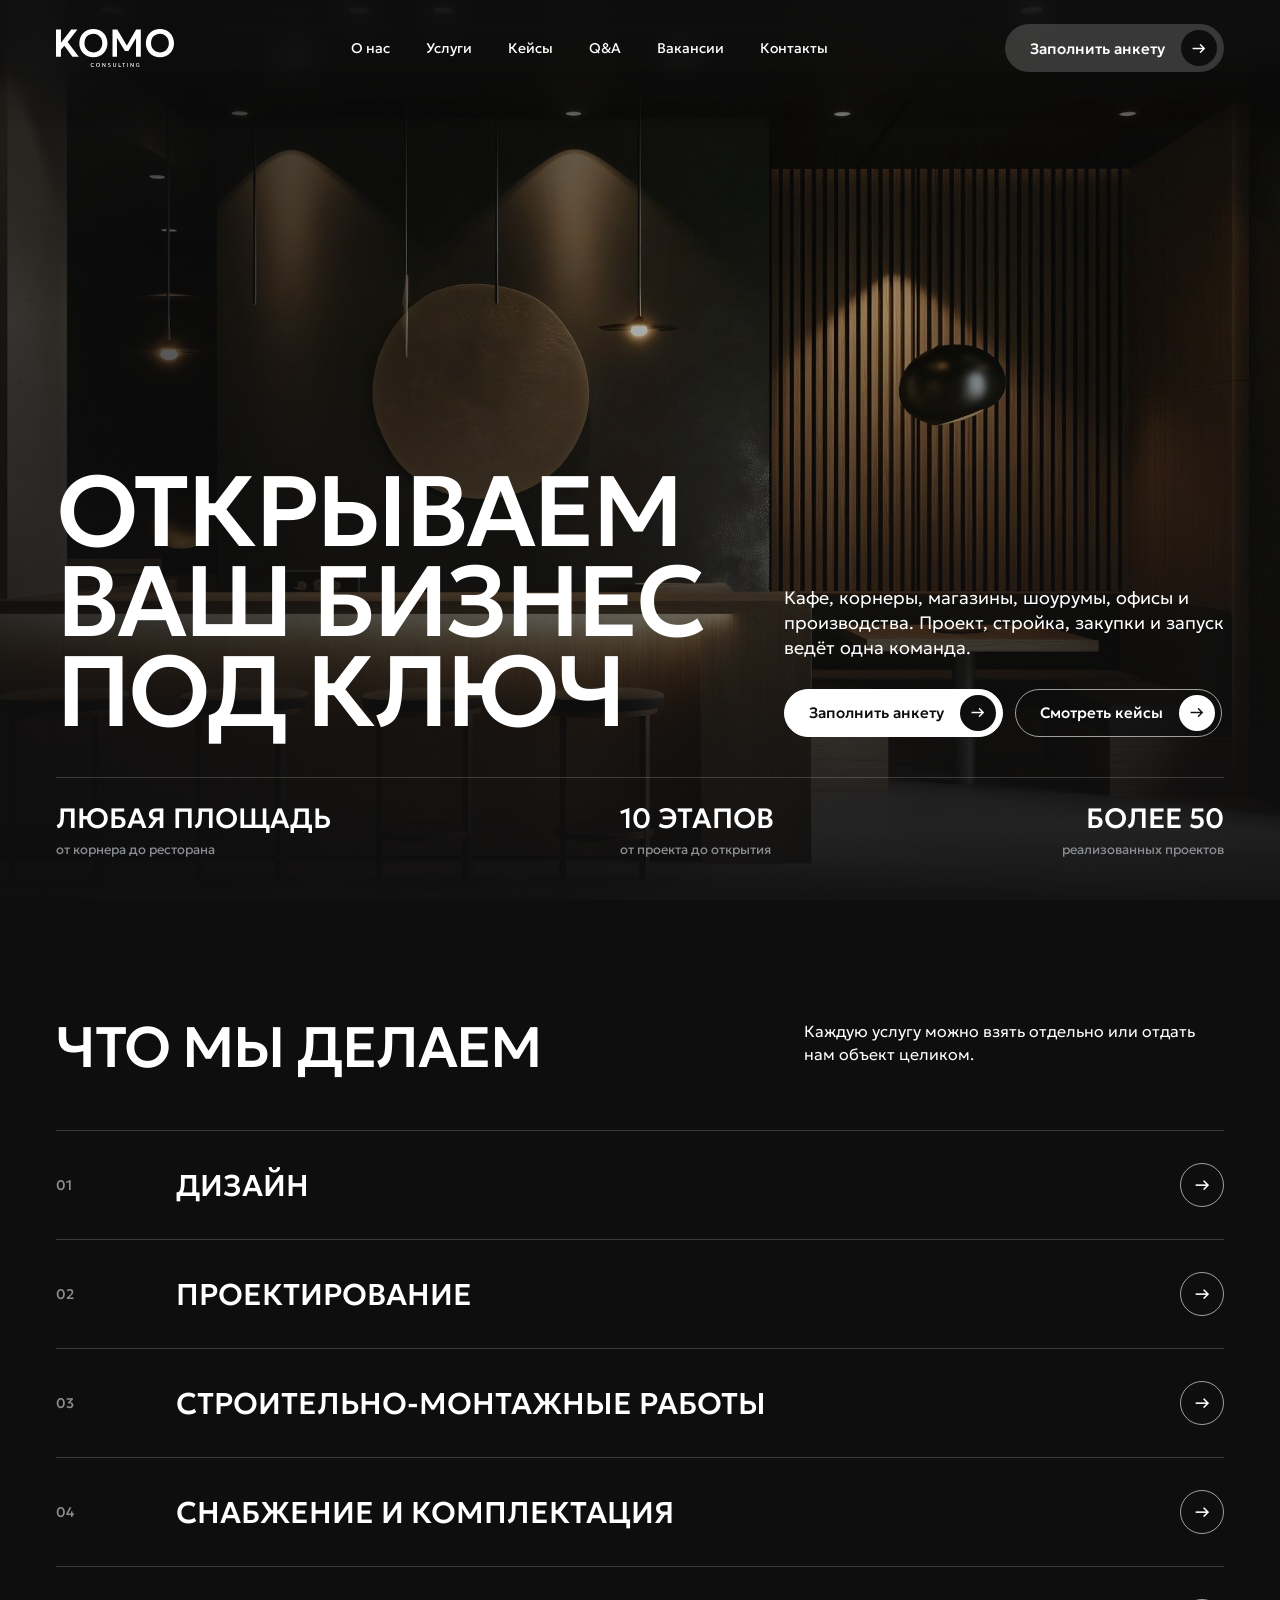
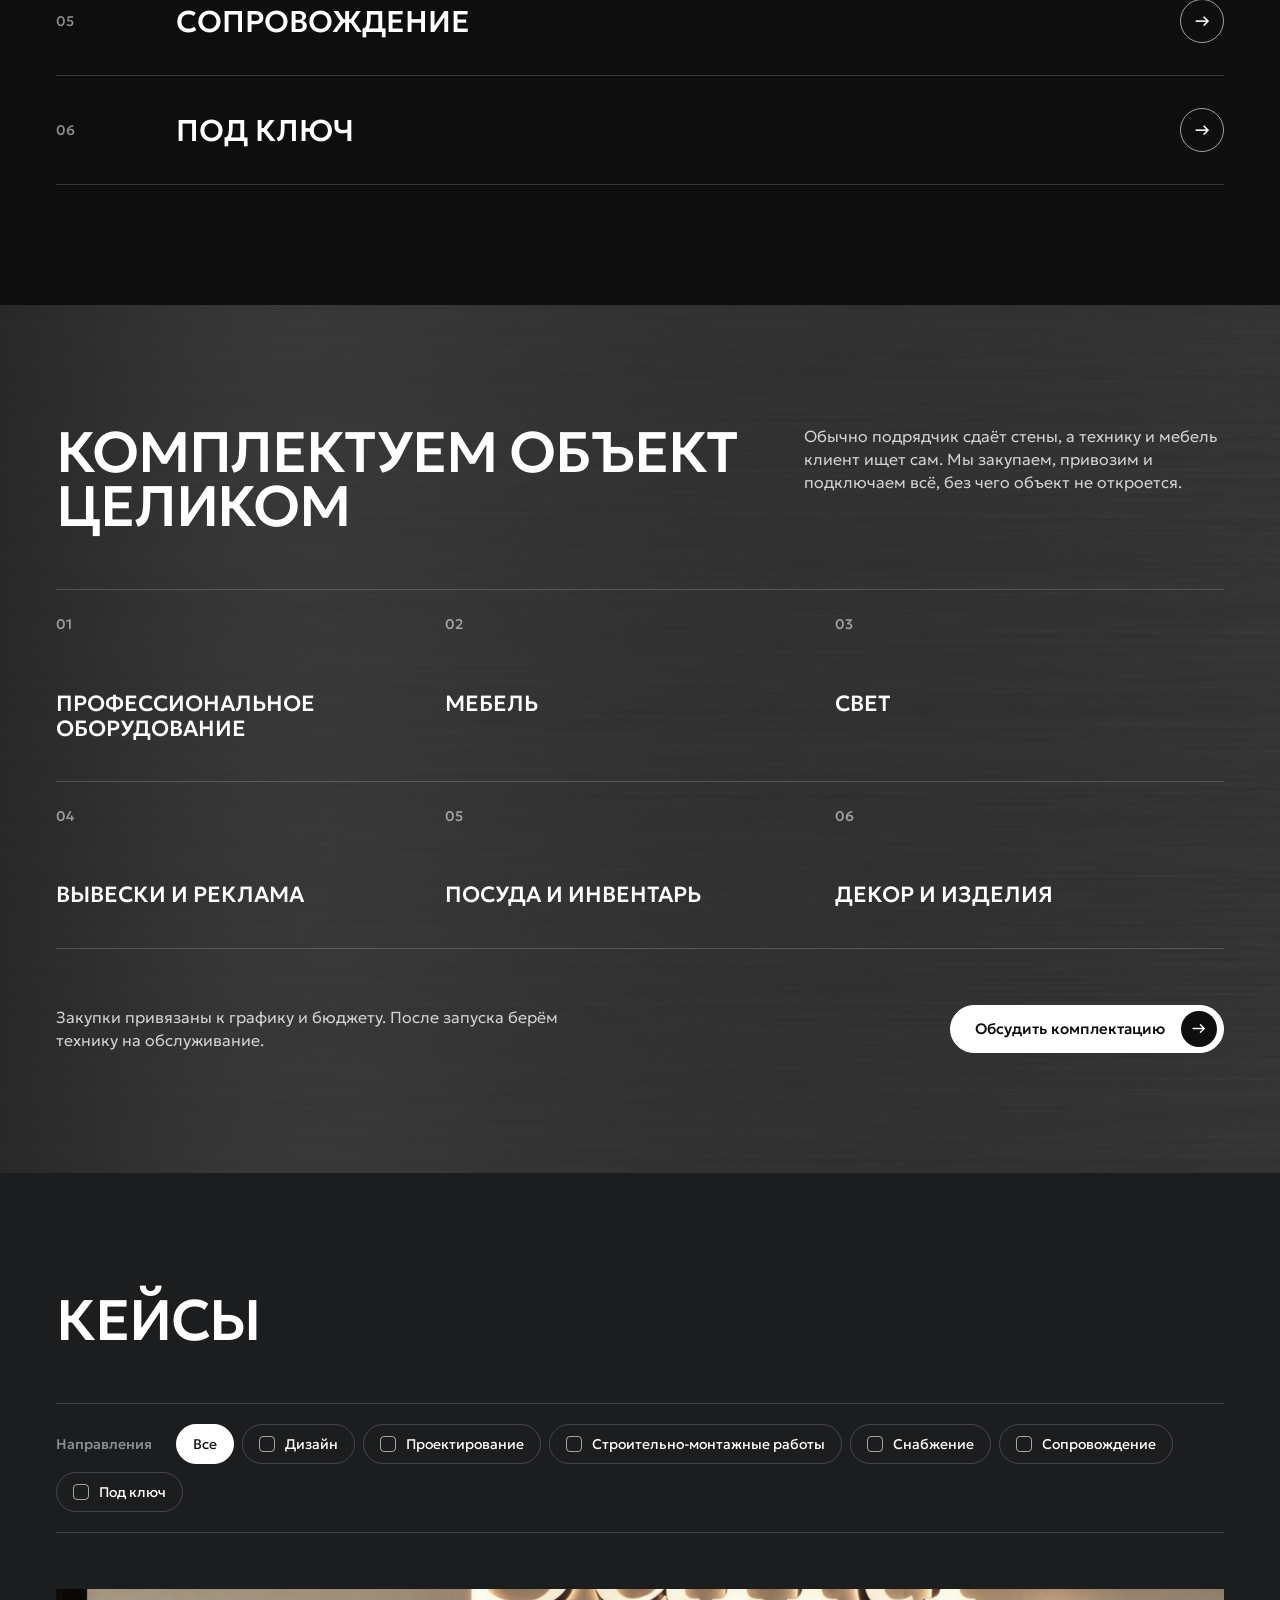
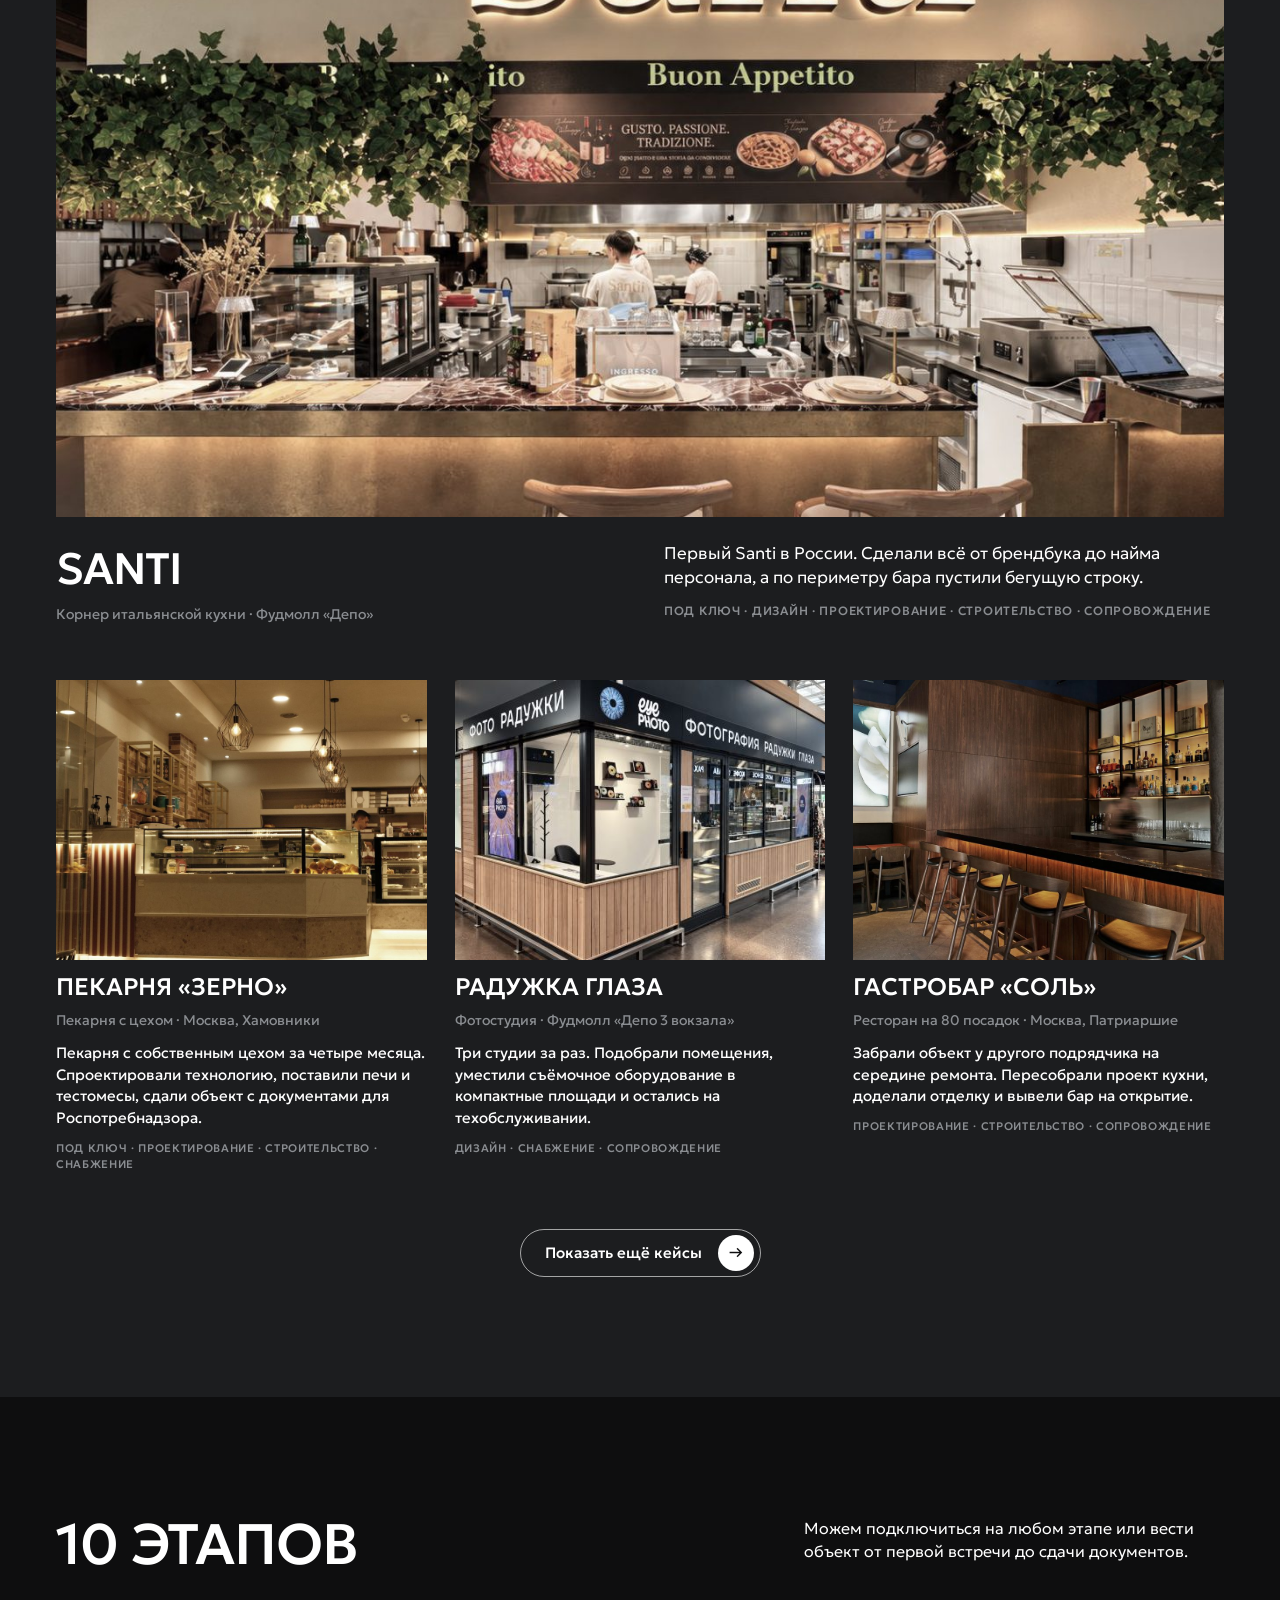
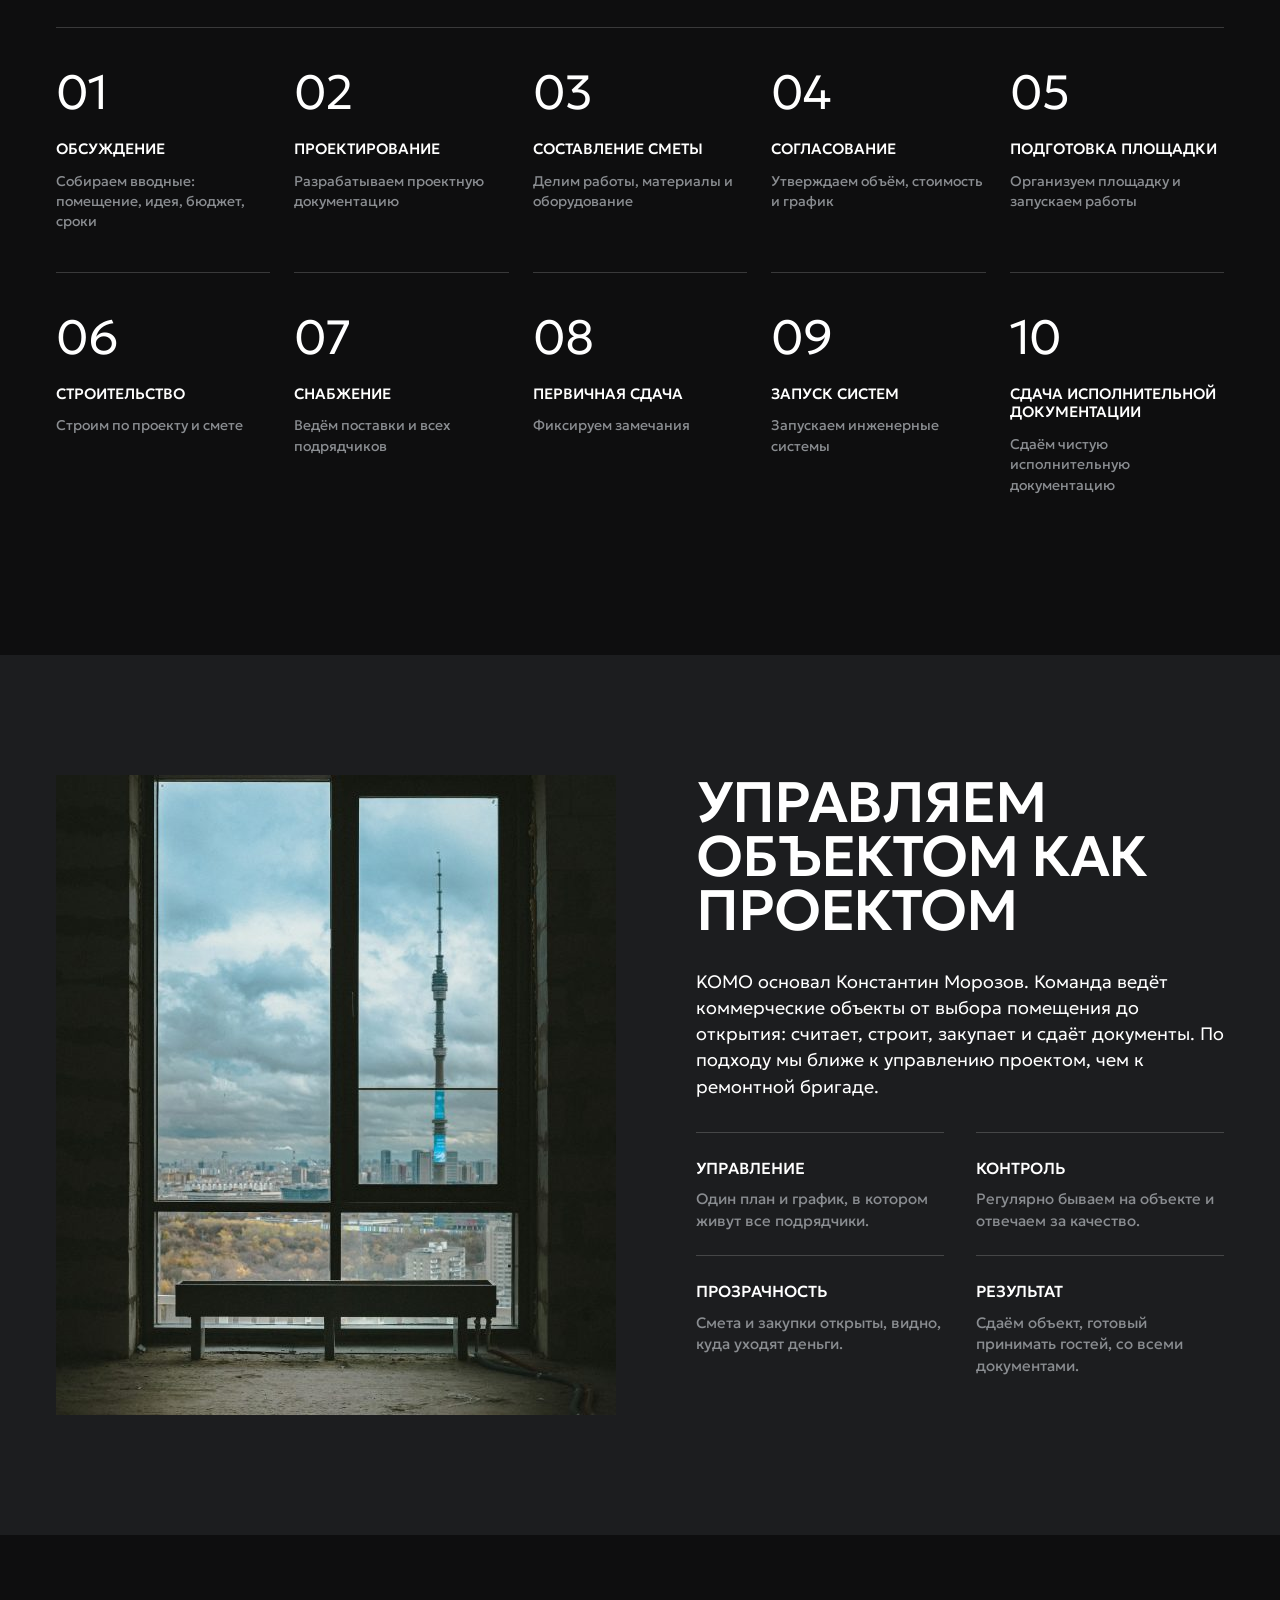
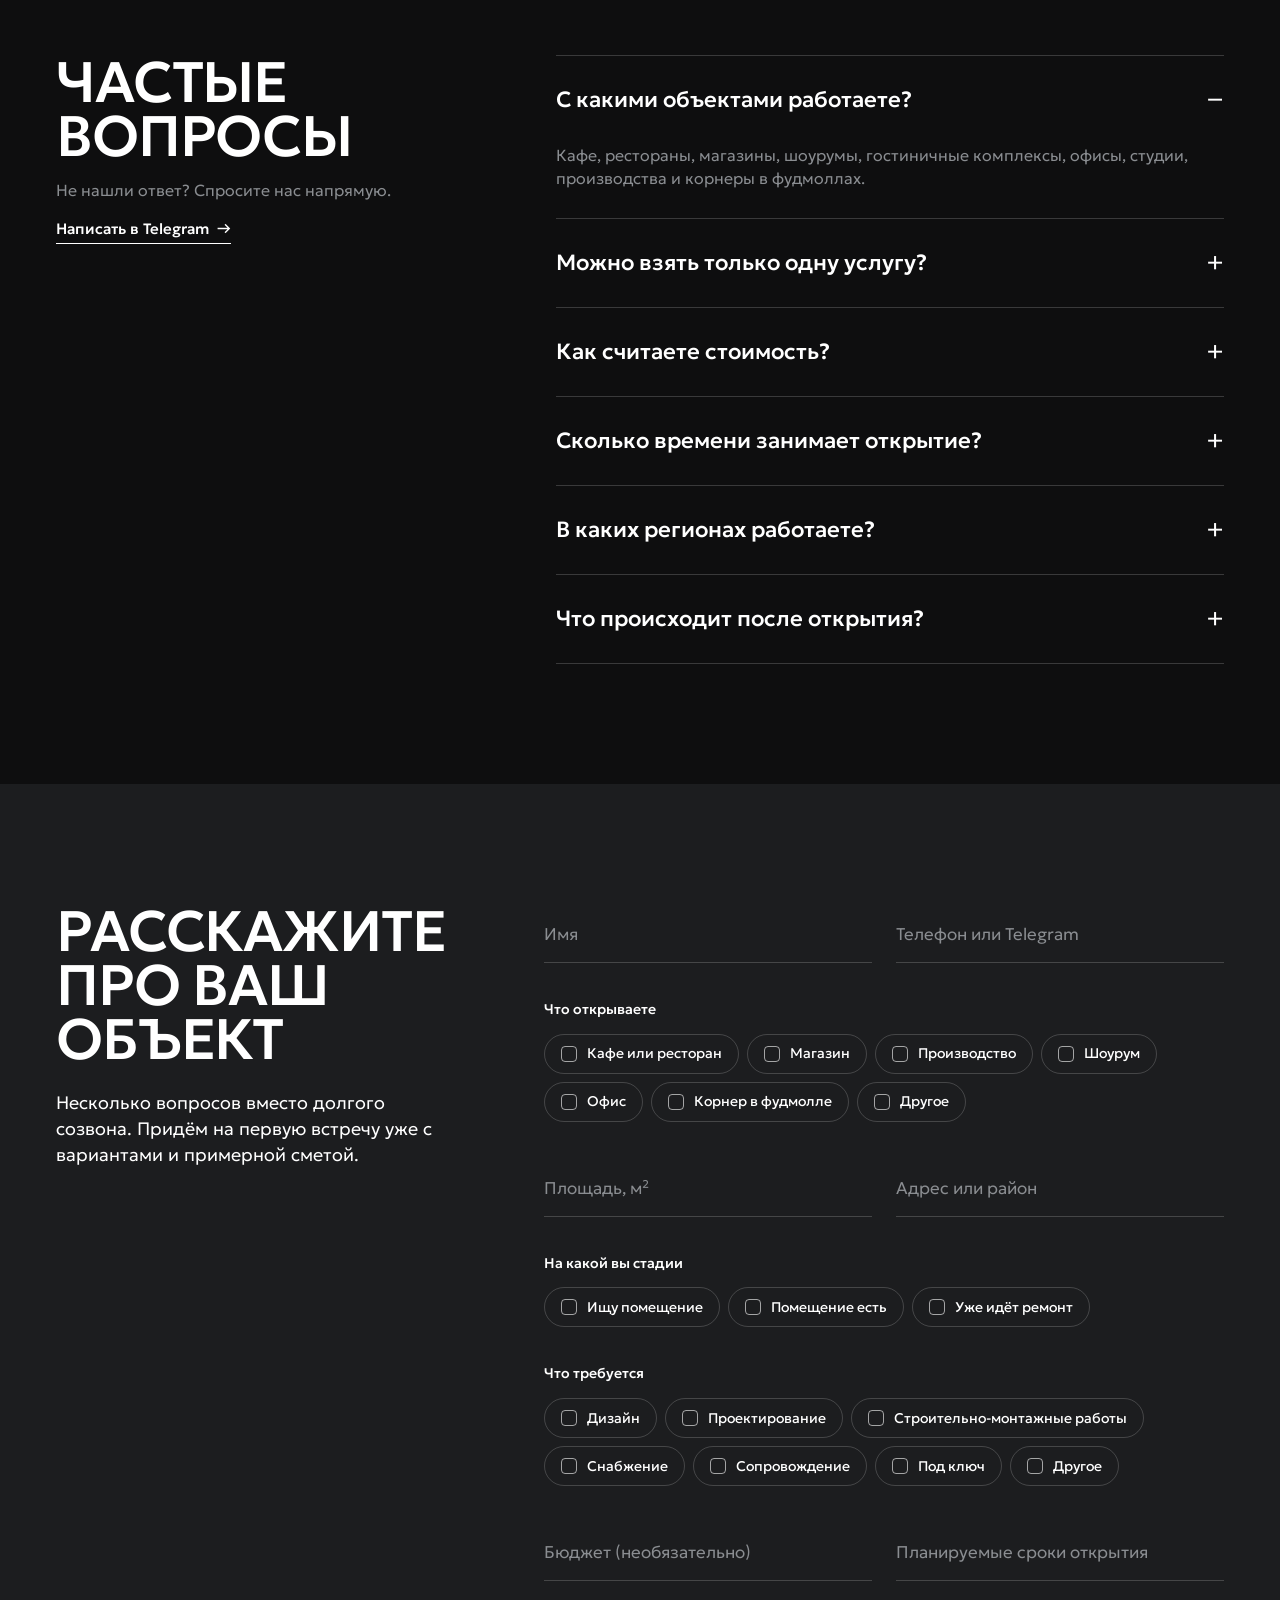
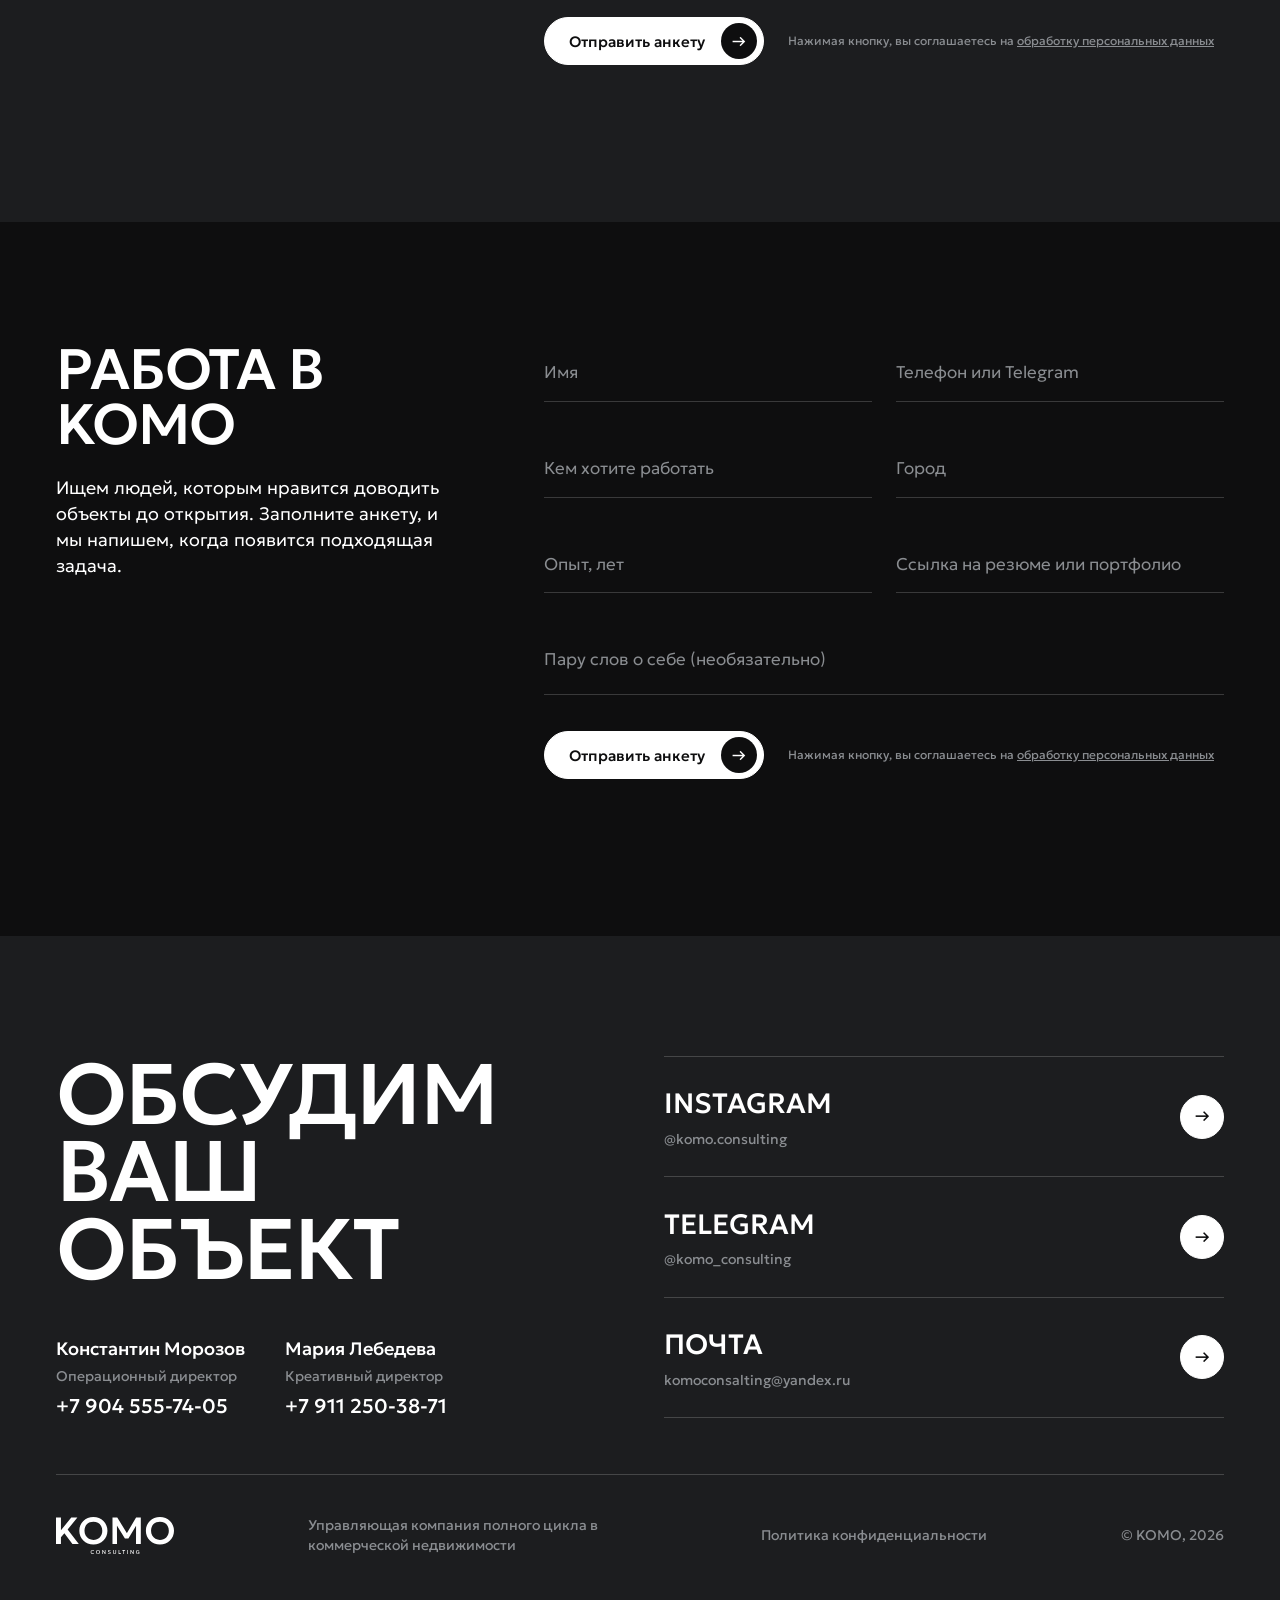
==== commit aa37d9f6: "Иконка сайта для поиска: favicon.ico 48px, png 192px, apple-touch-icon Иконка теперь из настоящей бу" ====
--- a/index.html
+++ b/index.html
@@ -22,15 +22,27 @@
   "@type": "Organization",
   "name": "KOMO Consulting",
   "url": "https://komoconsulting.ru/",
-  "logo": "https://komoconsulting.ru/img/logo.svg",
+  "logo": "https://komoconsulting.ru/favicon-192.png",
   "email": "komoconsalting@yandex.ru",
   "areaServed": "Москва",
   "description": "Открытие кафе, ресторанов, магазинов, шоурумов, офисов и производств под ключ: дизайн, проектирование, строительно-монтажные работы, снабжение и сопровождение.",
   "sameAs": ["https://www.instagram.com/komo.consulting/", "https://t.me/komo_consulting"]
 }
 </script>
+<script type="application/ld+json">
+{
+  "@context": "https://schema.org",
+  "@type": "WebSite",
+  "name": "KOMO Consulting",
+  "alternateName": "KOMO",
+  "url": "https://komoconsulting.ru/"
+}
+</script>
 <meta name="theme-color" content="#0e0e0f">
+<link rel="icon" href="/favicon.ico" sizes="48x48">
 <link rel="icon" href="/favicon.svg" type="image/svg+xml">
+<link rel="icon" href="/favicon-192.png" type="image/png" sizes="192x192">
+<link rel="apple-touch-icon" href="/apple-touch-icon.png">
 <link rel="preconnect" href="https://fonts.googleapis.com">
 <link rel="preconnect" href="https://fonts.gstatic.com" crossorigin>
 <link href="https://fonts.googleapis.com/css2?family=Geologica:wght@300;400;500&display=swap" rel="stylesheet">
--- a/styles.css
+++ b/styles.css
@@ -35,7 +35,7 @@
 /* Ховер кнопки: из кружка со стрелкой вытекает заливка на всю кнопку, текст меняет цвет,
    стрелка улетает вправо и возвращается слева */
 .btn { position: relative; isolation: isolate; overflow: hidden; display: inline-flex; align-items: center; justify-content: space-between; gap: 16px; height: 48px; padding: 0 6px 0 24px; border-radius: 999px; border: 1px solid transparent; font-size: 15px; font-weight: 500; line-height: 1; cursor: pointer; white-space: nowrap; transition: color .2s, border-color .45s; }
-.btn::before { content: ""; position: absolute; z-index: -1; top: 50%; right: 5px; width: 36px; height: 36px; border-radius: 999px; background: var(--fill, var(--black)); transform: translateY(-50%); transition: width .55s cubic-bezier(.7,0,.2,1), height .55s cubic-bezier(.7,0,.2,1), right .55s cubic-bezier(.7,0,.2,1); }
+.btn::before { content: ""; position: absolute; z-index: -1; top: 50%; right: 9px; width: 28px; height: 28px; border-radius: 999px; background: var(--fill, var(--black)); transform: translateY(-50%); transition: width .55s cubic-bezier(.7,0,.2,1), height .55s cubic-bezier(.7,0,.2,1), right .55s cubic-bezier(.7,0,.2,1); }
 .btn__arrow { display: inline-flex; align-items: center; justify-content: center; width: 36px; height: 36px; border-radius: 50%; overflow: hidden; transition: background .45s, color .45s; }
 .btn__arrow i { font-style: normal; display: block; }
 .btn--light { background: var(--white); color: var(--black); border-color: var(--white); --fill: var(--black); }
@@ -63,7 +63,26 @@
 .btn[disabled] { opacity: .6; cursor: default; }
 .arrow-c { flex: none; display: inline-flex; align-items: center; justify-content: center; width: 44px; height: 44px; border-radius: 50%; border: 1px solid rgba(255,255,255,.6); font-weight: 500; transition: background .2s, color .2s; }
 .arrow-c--solid { background: var(--white); color: var(--black); border-color: var(--white); }
-.link { display: inline-flex; gap: 8px; padding-bottom: 4px; border-bottom: 1px solid var(--white); font-size: 15px; font-weight: 500; }
+/* Текстовая ссылка: на ховере линия стирается вправо и рисуется заново слева, стрелка пролетает насквозь */
+.link { position: relative; display: inline-flex; gap: 8px; padding-bottom: 4px; font-size: 15px; font-weight: 500; }
+.link::after { content: ""; position: absolute; left: 0; right: 0; bottom: 0; height: 1px; background: var(--white); }
+.link span { display: inline-block; }
+@media (hover: hover) {
+  .link:hover::after { animation: line-redraw .7s cubic-bezier(.7,0,.2,1); }
+  .link:hover span { animation: arrow-blink .55s cubic-bezier(.7,0,.2,1); }
+}
+@keyframes line-redraw {
+  0% { transform: scaleX(1); transform-origin: 100% 50%; }
+  45% { transform: scaleX(0); transform-origin: 100% 50%; }
+  55% { transform: scaleX(0); transform-origin: 0 50%; }
+  100% { transform: scaleX(1); transform-origin: 0 50%; }
+}
+@keyframes arrow-blink {
+  0% { transform: translateX(0); opacity: 1; }
+  45% { transform: translateX(12px); opacity: 0; }
+  46% { transform: translateX(-12px); opacity: 0; }
+  100% { transform: translateX(0); opacity: 1; }
+}
 
 /* header */
 /* Шапка всегда как матовое стекло: размытие и затемнение плавно сходят на нет книзу, без чёткого края */
@@ -106,18 +125,23 @@
 /* services */
 .services { border-top: 1px solid var(--line); }
 .services li { border-bottom: 1px solid var(--line); }
-.services a { position: relative; isolation: isolate; display: flex; align-items: center; gap: 40px; padding: 32px 0; transition: color .5s cubic-bezier(.7,0,.2,1), padding .5s cubic-bezier(.7,0,.2,1); }
-.services .num { width: 80px; flex: none; transition: color .5s; }
+.services a { position: relative; isolation: isolate; display: flex; align-items: center; gap: 40px; padding: 32px 0; }
+.services .num { width: 80px; flex: none; }
 .services__t { flex: 1; font-size: 30px; font-weight: 500; line-height: 1.1; text-transform: uppercase; }
-.services .arrow-c { transition: background .5s, color .5s, border-color .5s, transform .5s cubic-bezier(.7,0,.2,1); }
-/* Ховер строки услуги: белая заливка поднимается снизу, текст темнеет и отъезжает от края */
-.services a::before { content: ""; position: absolute; z-index: -1; inset: -1px 0; background: var(--white); transform: scaleY(0); transform-origin: 50% 0; transition: transform .5s cubic-bezier(.7,0,.2,1); }
+
+/* Ховер строк услуг и соцсетей: белая заливка поднимается снизу, текст темнеет и отъезжает от края.
+   Всё на transform и clip-path, без пересчёта вёрстки, поэтому при быстрой мышке анимация не дёргается */
+.services a::before, .links a::before { content: ""; position: absolute; z-index: -1; inset: -1px 0; background: var(--white); clip-path: inset(100% 0 0 0); transition: clip-path .4s cubic-bezier(.3,.7,.2,1); }
+.services a > *, .links a > * { transition: transform .4s cubic-bezier(.3,.7,.2,1), color .3s, background-color .3s, border-color .3s; }
 @media (hover: hover) {
-  .services a:hover { color: var(--black); padding: 32px 24px; }
-  .services a:hover::before { transform: scaleY(1); transform-origin: 50% 100%; }
+  .services a:hover, .links a:hover { color: var(--black); }
+  .services a:hover::before, .links a:hover::before { clip-path: inset(0 0 0 0); }
+  .services a:hover > *, .links a:hover > * { transform: translateX(24px); }
+  .services a:hover > .arrow-c, .links a:hover > .arrow-c { transform: translateX(-24px) rotate(-45deg); background: var(--black); color: var(--white); border-color: var(--black); }
   .services a:hover .num { color: rgba(14,14,15,.5); }
-  .services a:hover .arrow-c { background: var(--black); color: var(--white); border-color: var(--black); transform: rotate(-45deg); }
-}
+  .links a:hover small { color: rgba(14,14,15,.55); }
+}
+
 
 /* supply */
 .supply { display: grid; grid-template-columns: repeat(3, 1fr); border-top: 1px solid var(--line); }
@@ -221,11 +245,9 @@
 /* Ссылки растягиваются на высоту левой колонки: заголовок и контакты */
 .links { width: 560px; flex: none; display: flex; flex-direction: column; border-top: 1px solid var(--line); }
 .links li { flex: 1; display: flex; border-bottom: 1px solid var(--line); }
-.links a { flex: 1; display: flex; justify-content: space-between; align-items: center; padding: 12px 0; }
+.links a { position: relative; isolation: isolate; flex: 1; display: flex; justify-content: space-between; align-items: center; padding: 12px 0; }
 .links b { display: block; font-size: 28px; font-weight: 500; text-transform: uppercase; }
-.links small { display: block; margin-top: 4px; font-size: 14px; font-weight: 400; color: var(--gray); }
-.links a:hover .arrow-c { transform: translateX(3px); }
-.links .arrow-c { transition: transform .2s; }
+.links small { display: block; margin-top: 4px; font-size: 14px; font-weight: 400; color: var(--gray); transition: color .3s; }
 .footer { display: flex; justify-content: space-between; align-items: center; gap: 24px; margin-top: 56px; padding-top: 40px; border-top: 1px solid var(--line); font-size: 14px; font-weight: 400; color: var(--gray); }
 .footer img { width: 118px; height: auto; }
 .footer p:nth-of-type(1) { width: 320px; }
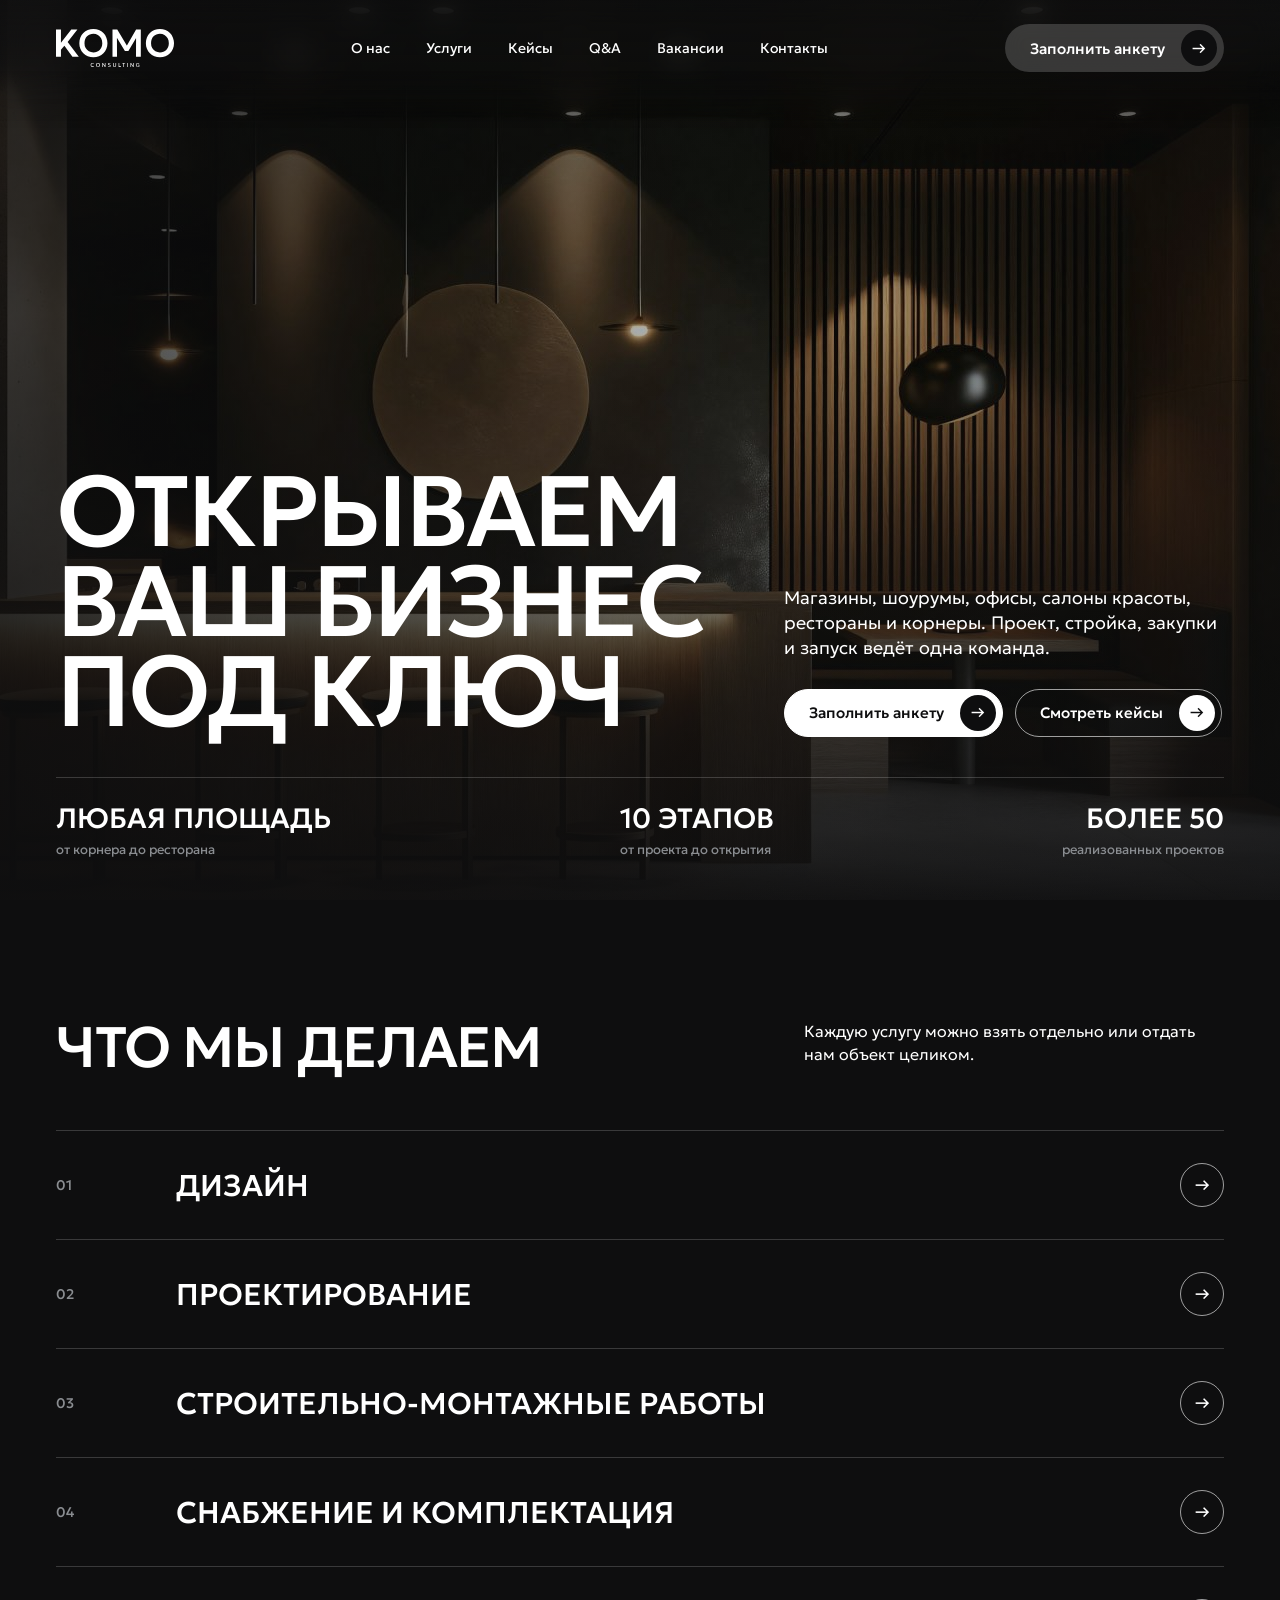
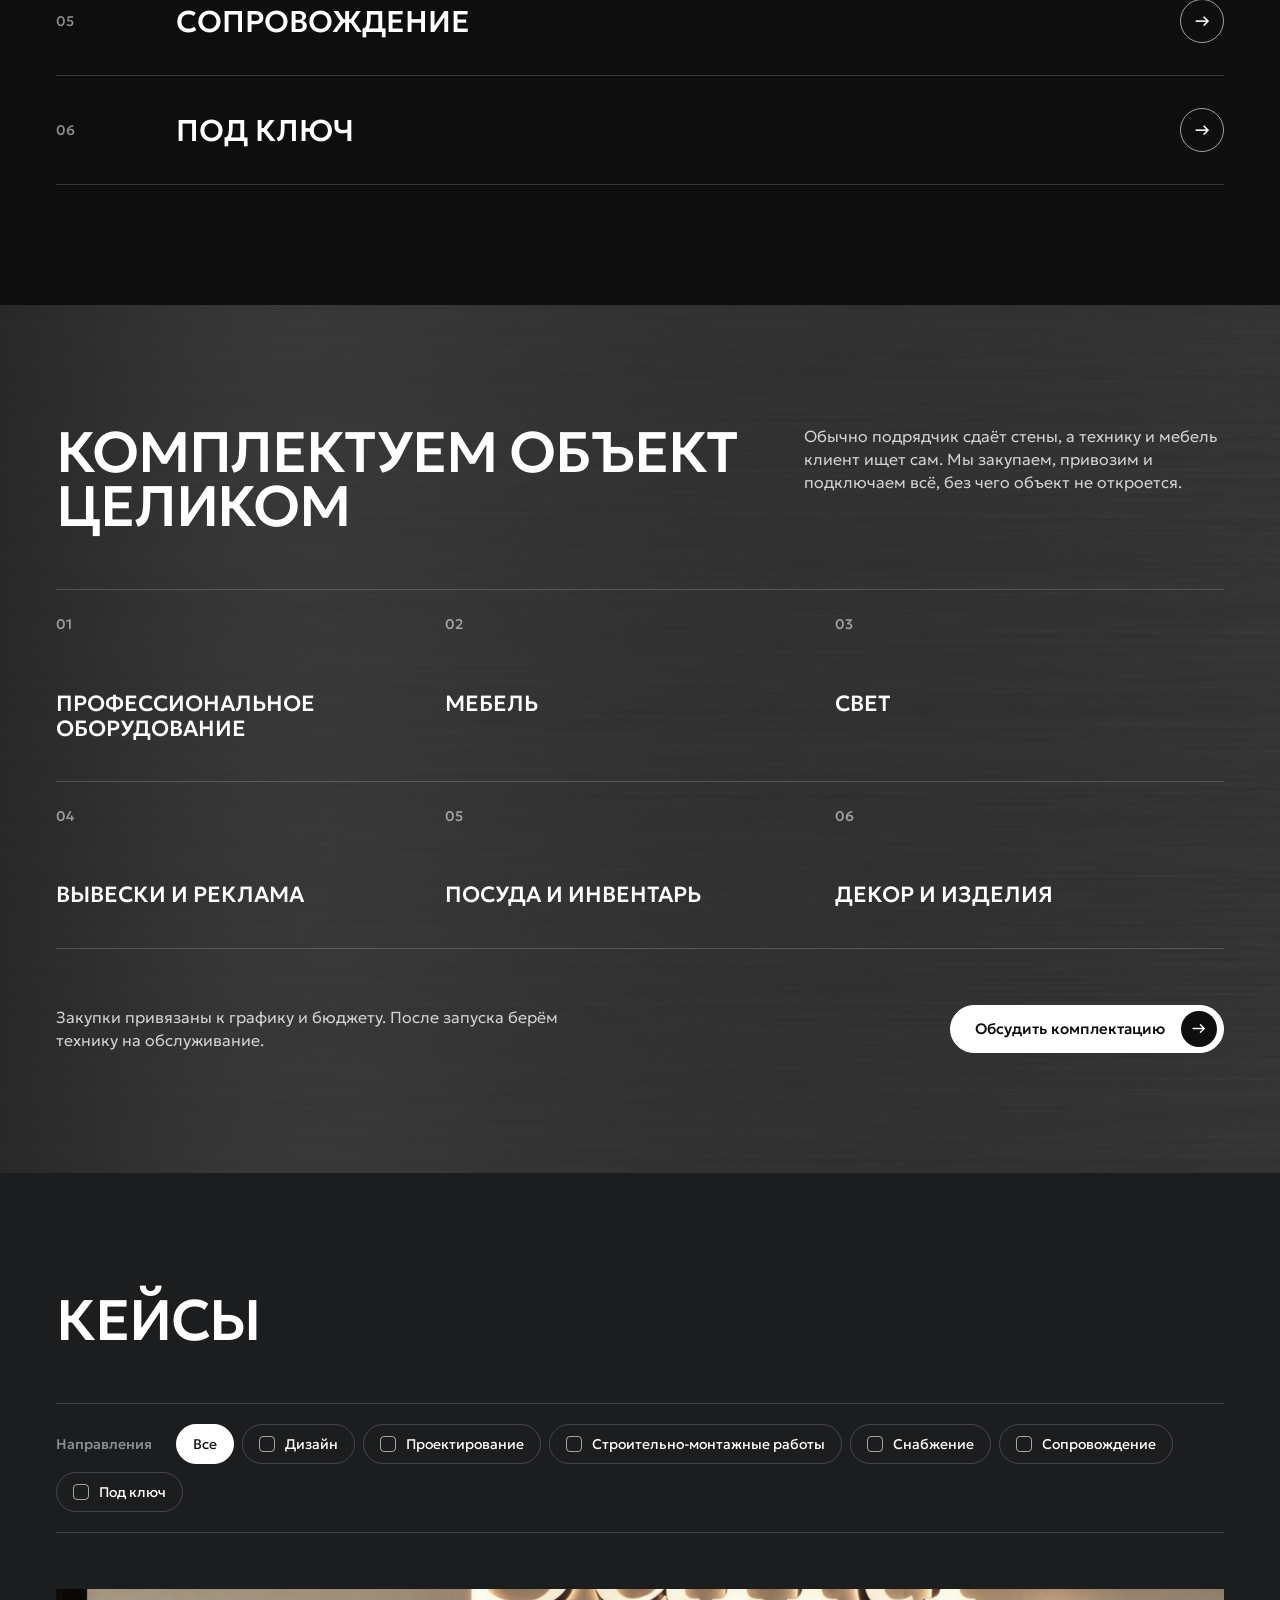
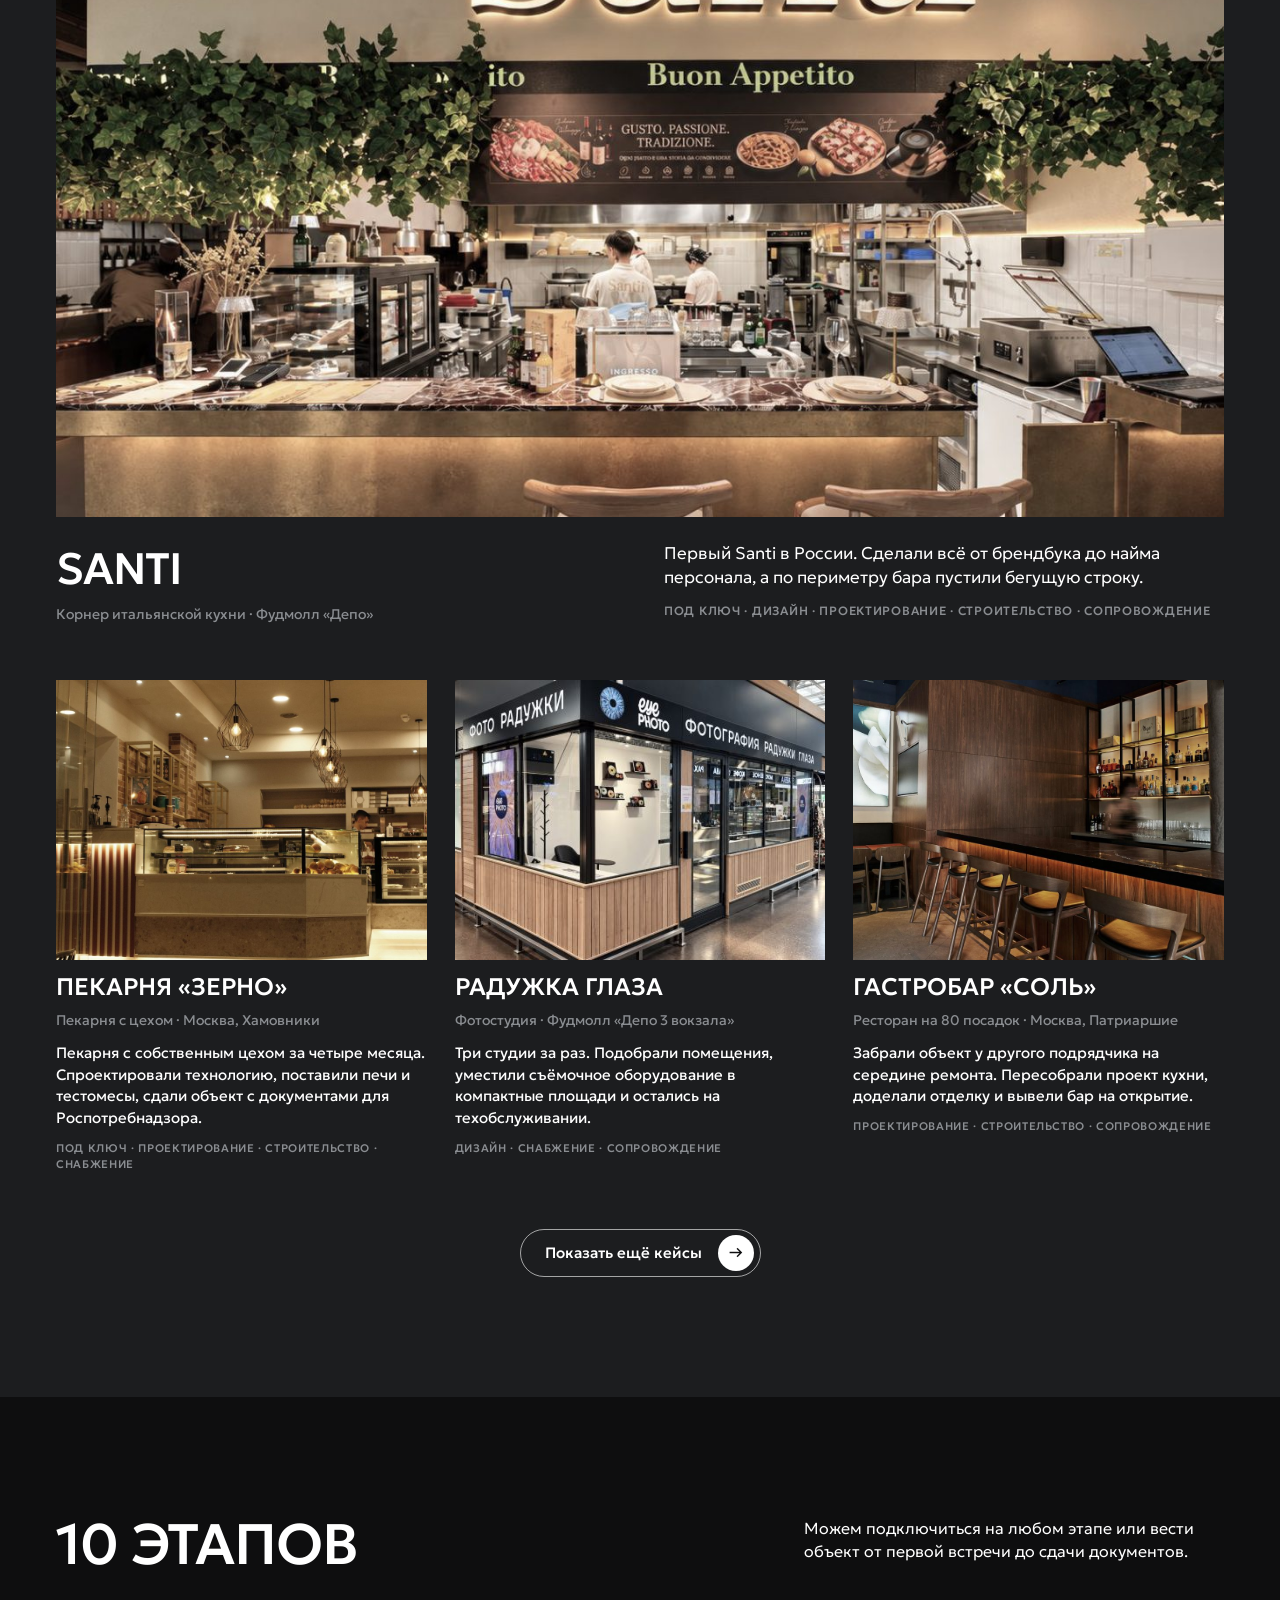
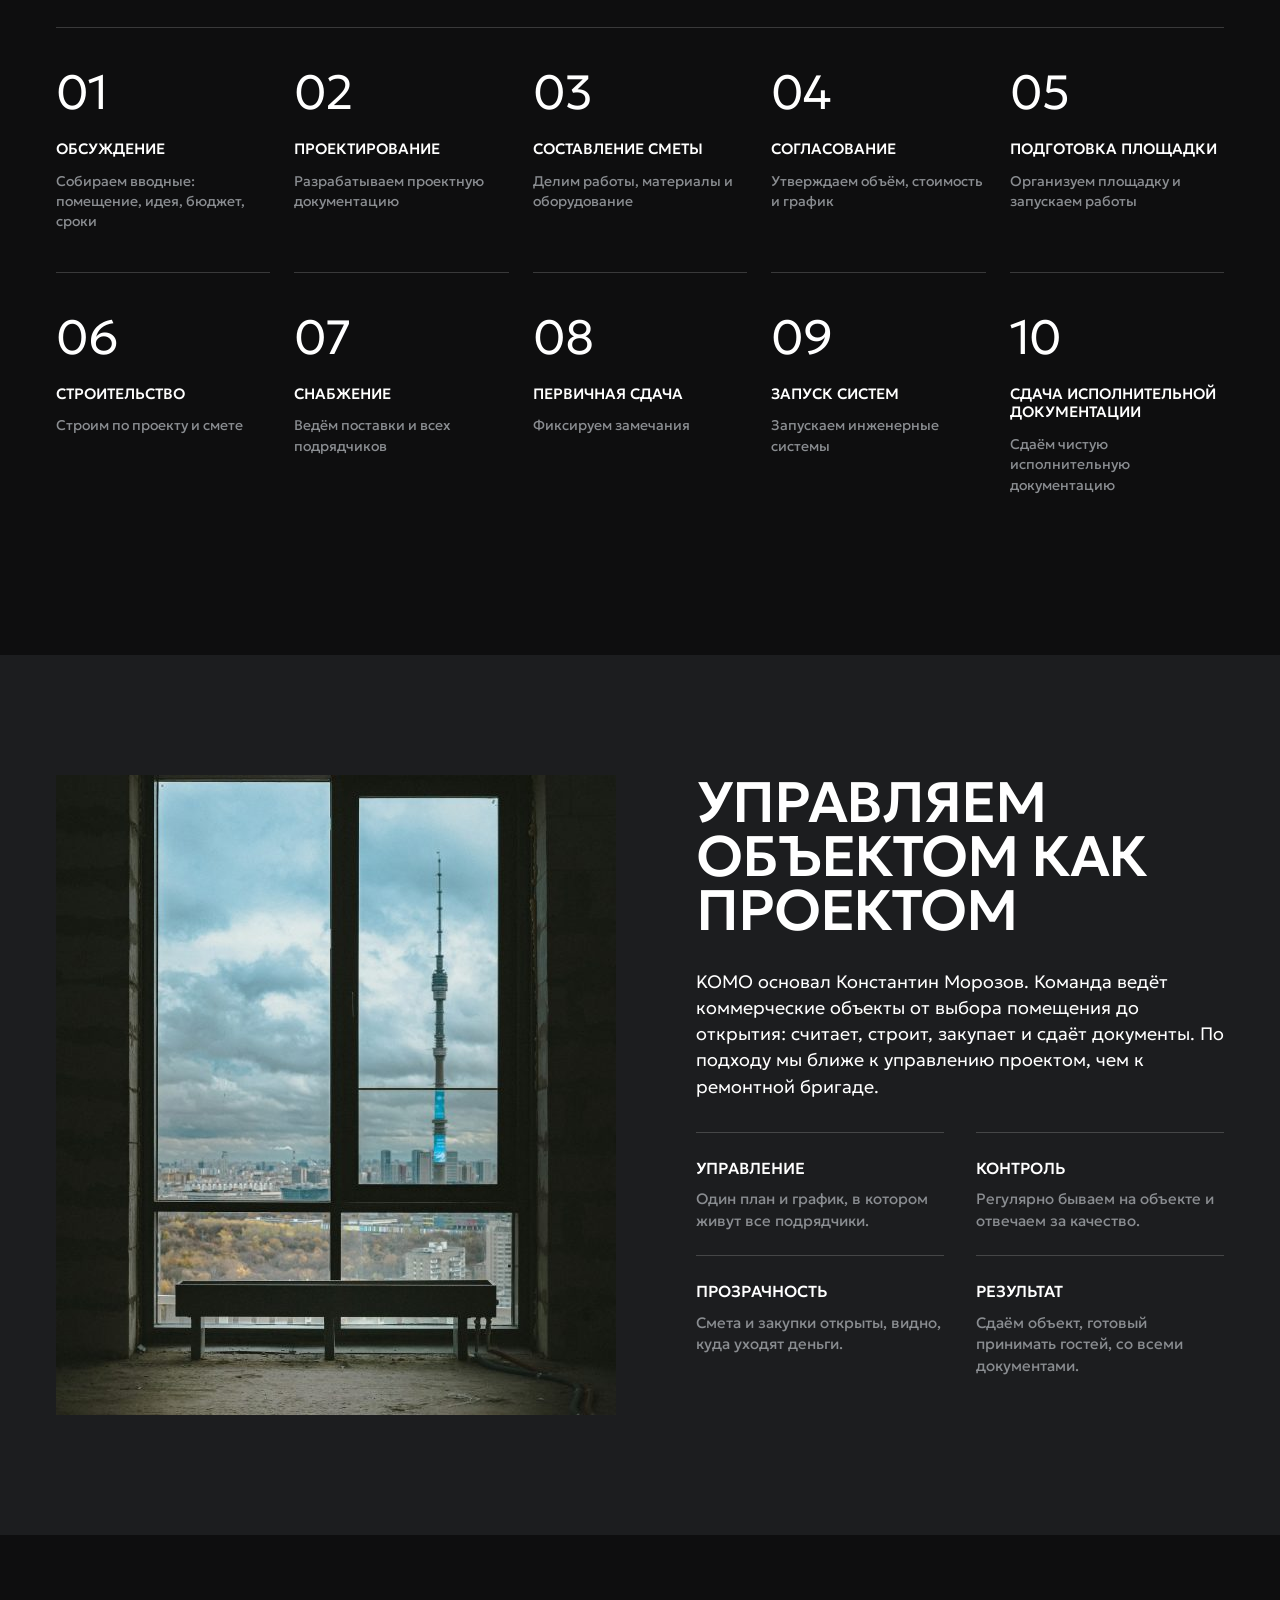
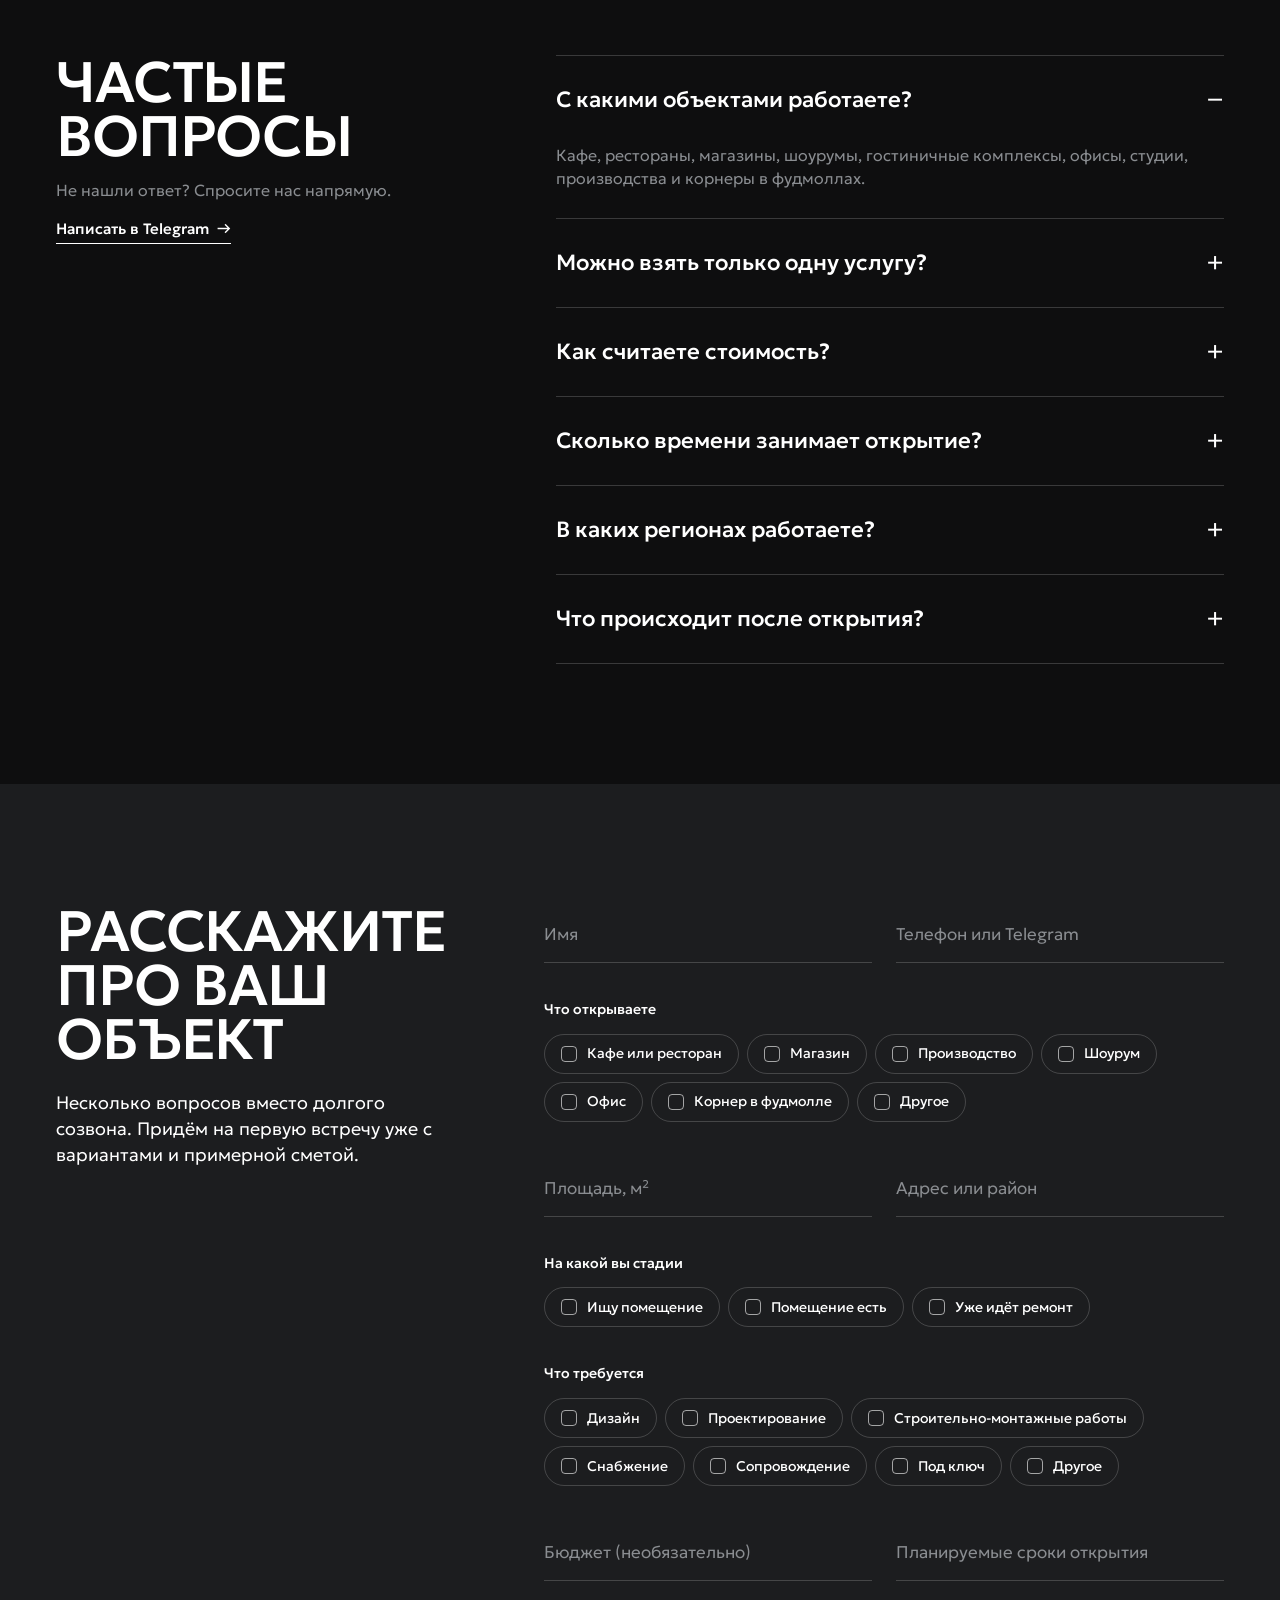
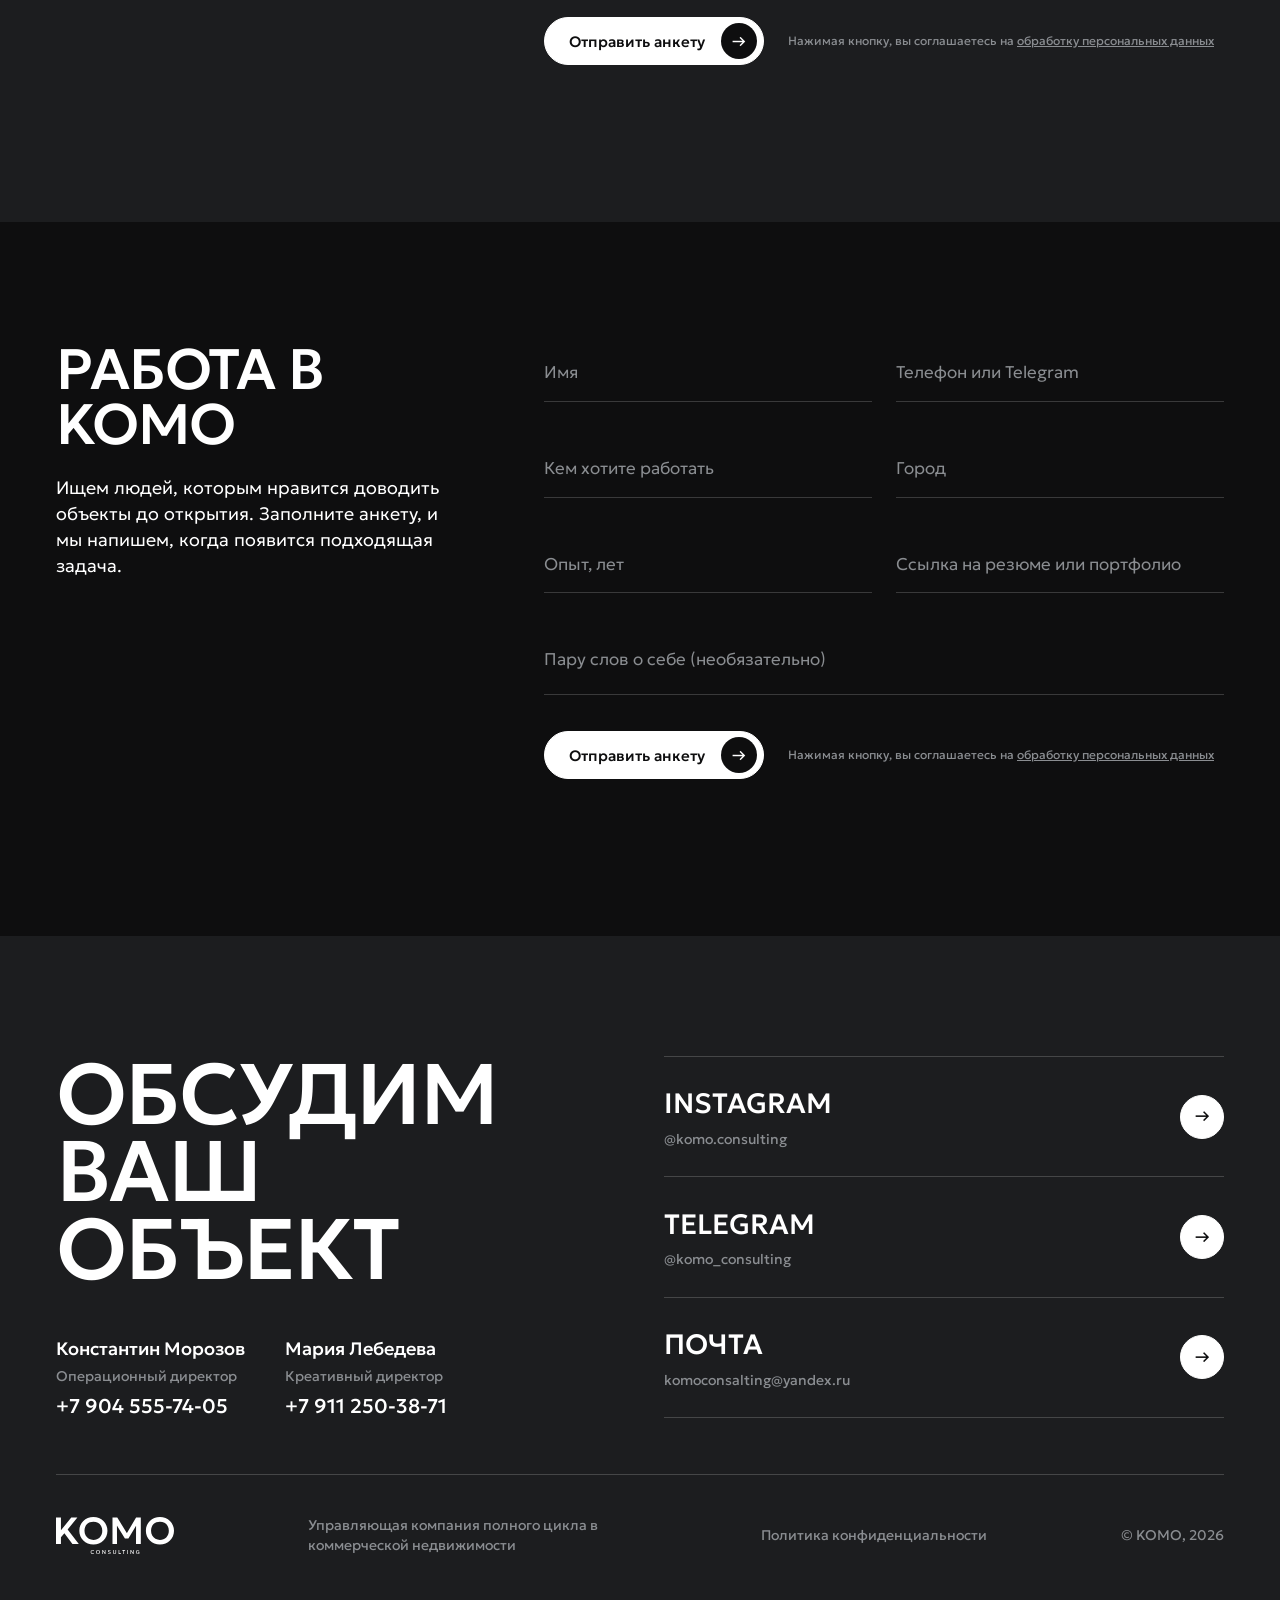
==== commit fc6e7e0e: "Leads relay via Vercel, hero lead order Telegram is unreachable from reg.ru hosting, so lead.php for" ====
--- a/index.html
+++ b/index.html
@@ -75,7 +75,7 @@
     <div class="hero__bottom">
       <h1 class="display">Открываем ваш бизнес под ключ</h1>
       <div class="hero__side">
-        <p class="lead">Кафе, корнеры, магазины, шоурумы, офисы и производства. Проект, стройка, закупки и запуск ведёт одна команда.</p>
+        <p class="lead">Магазины, шоурумы, офисы, салоны красоты, рестораны и корнеры. Проект, стройка, закупки и запуск ведёт одна команда.</p>
         <div class="hero__btns">
           <a href="#brief" class="btn btn--light">Заполнить анкету<span class="btn__arrow"><i>→</i></span></a>
           <a href="#cases" class="btn btn--outline">Смотреть кейсы<span class="btn__arrow"><i>→</i></span></a>
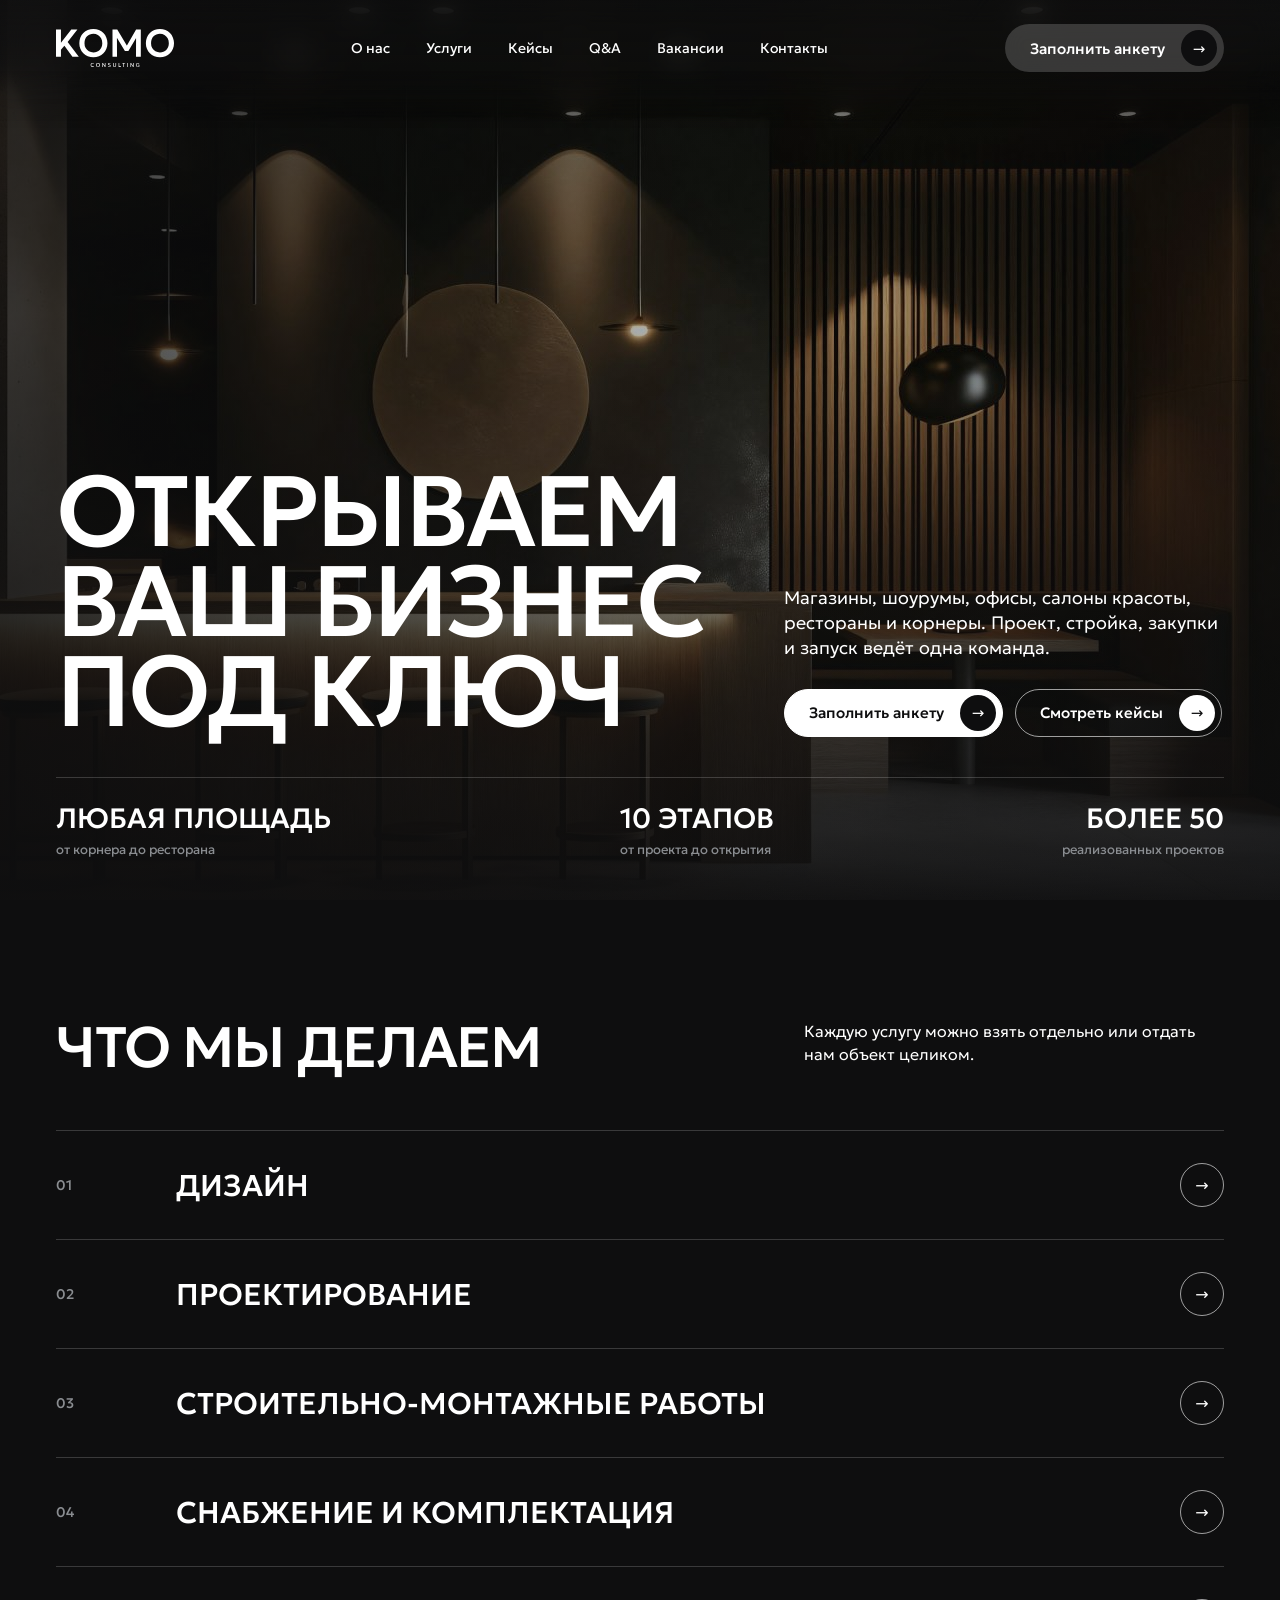
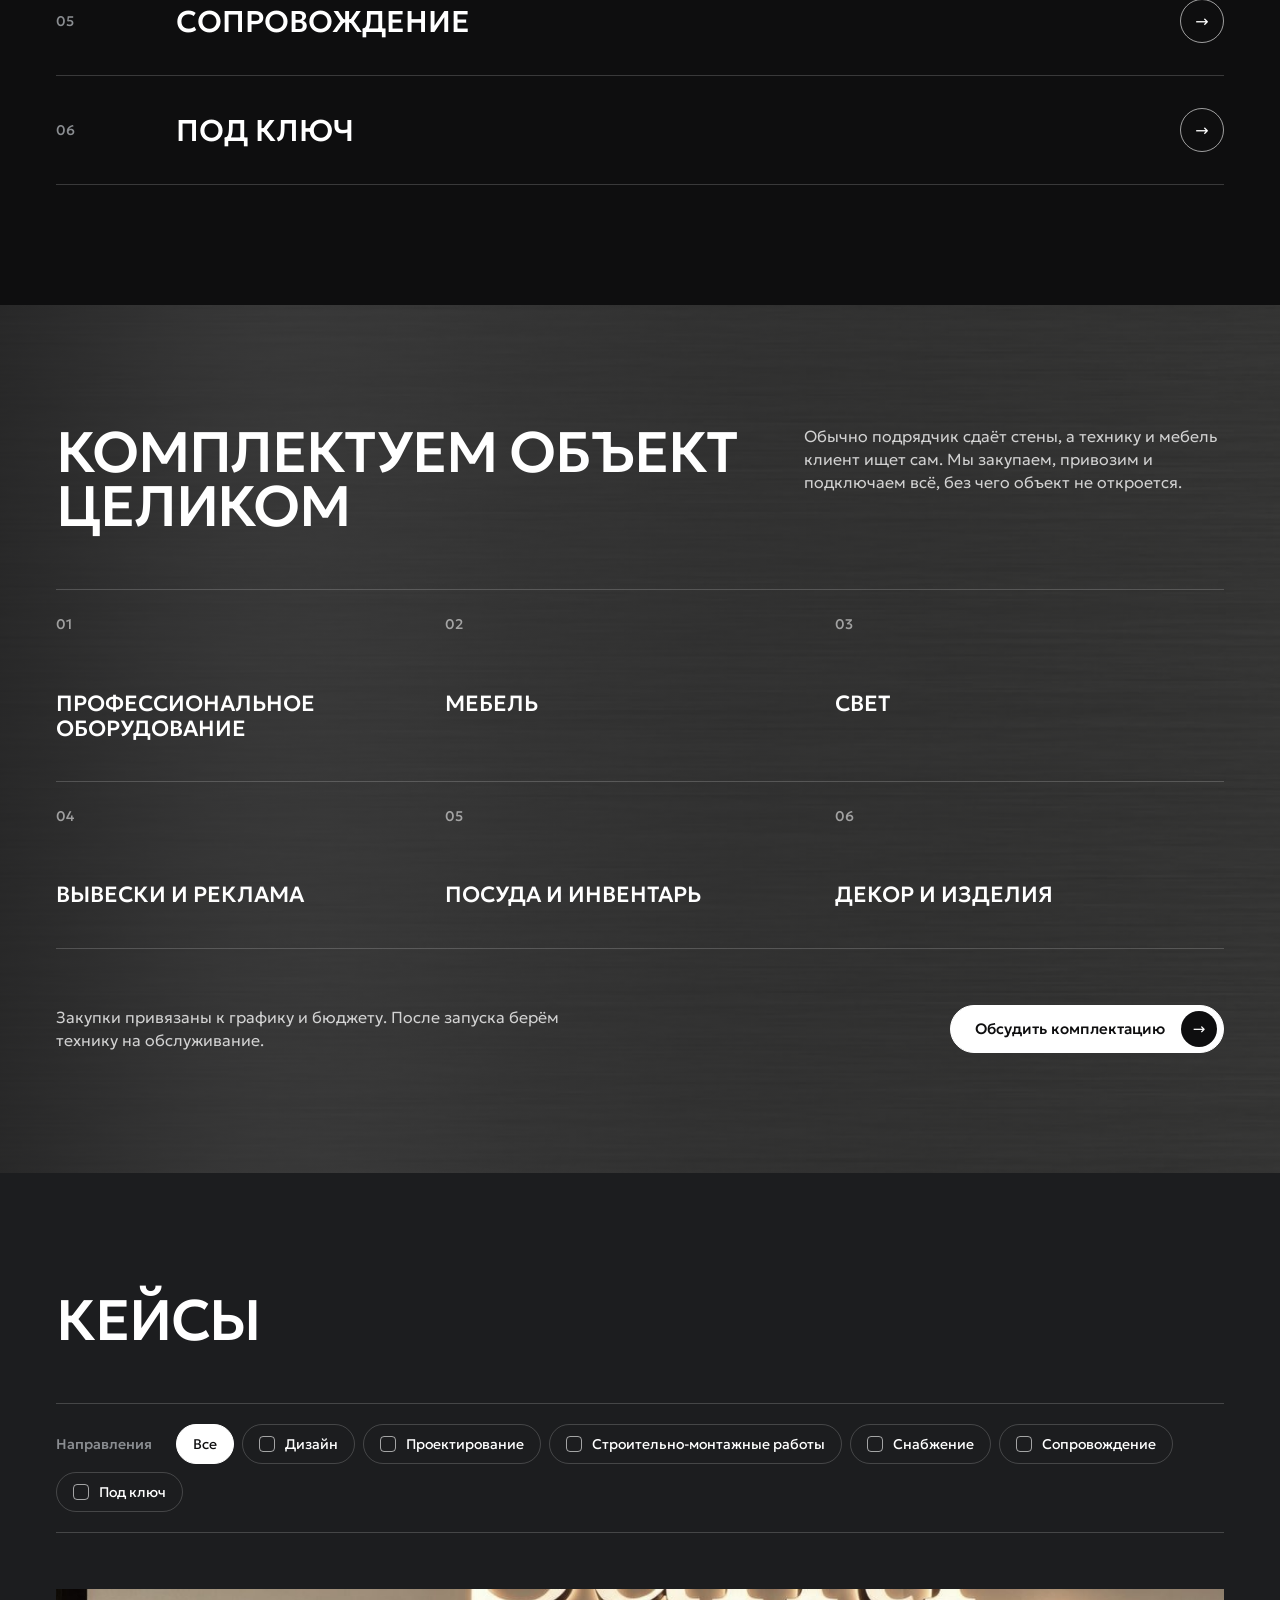
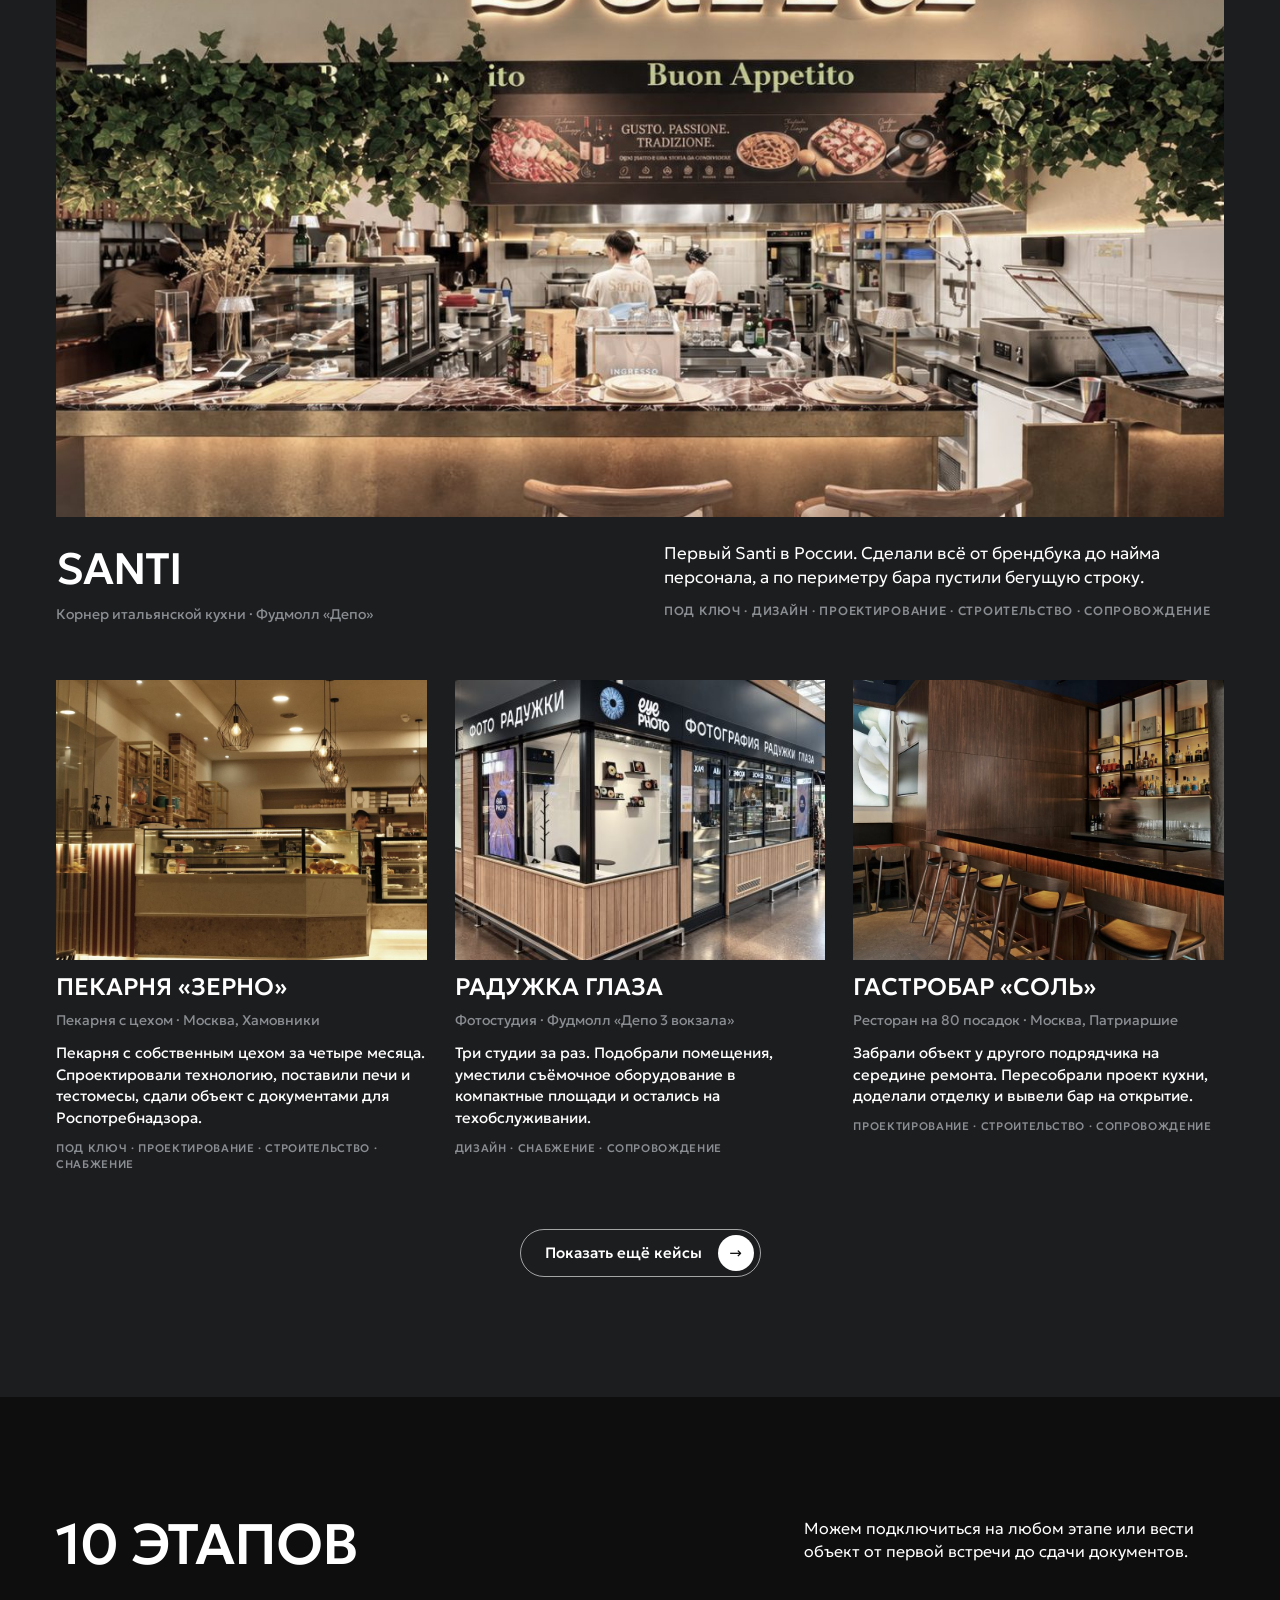
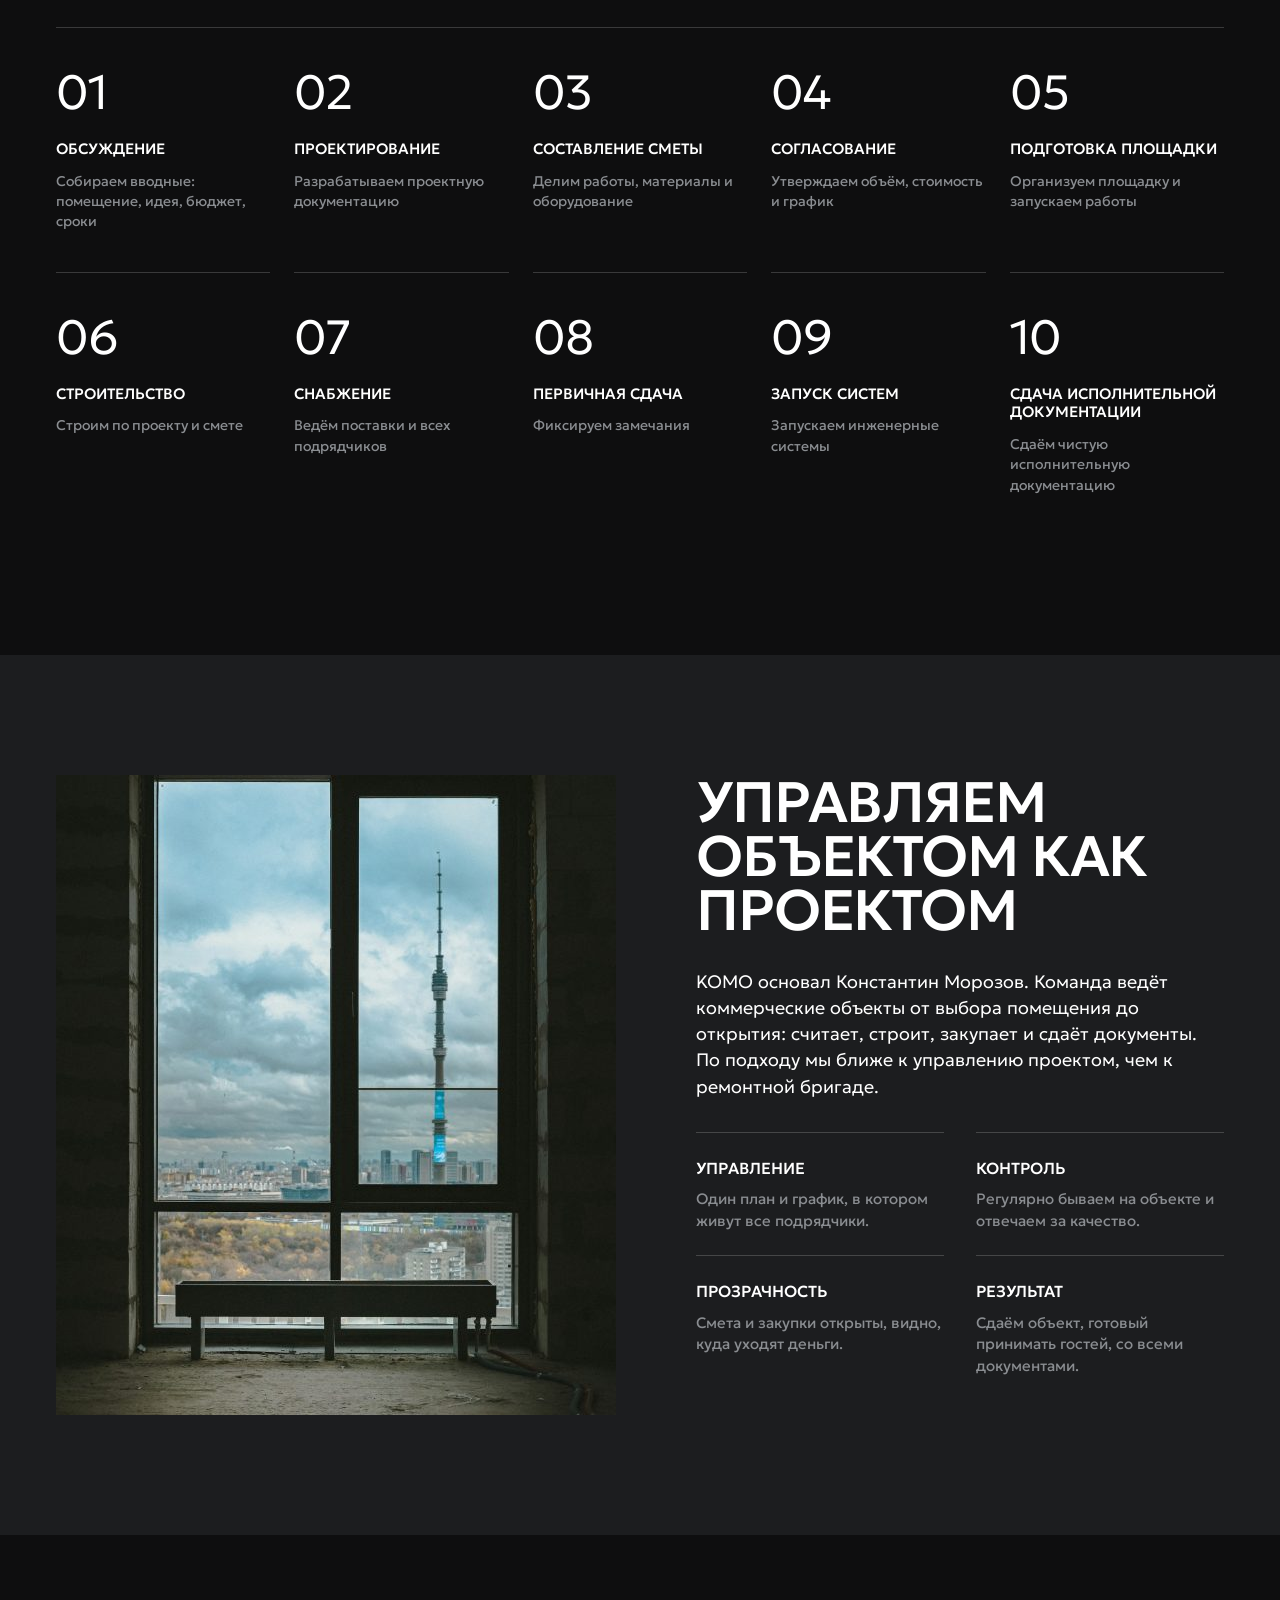
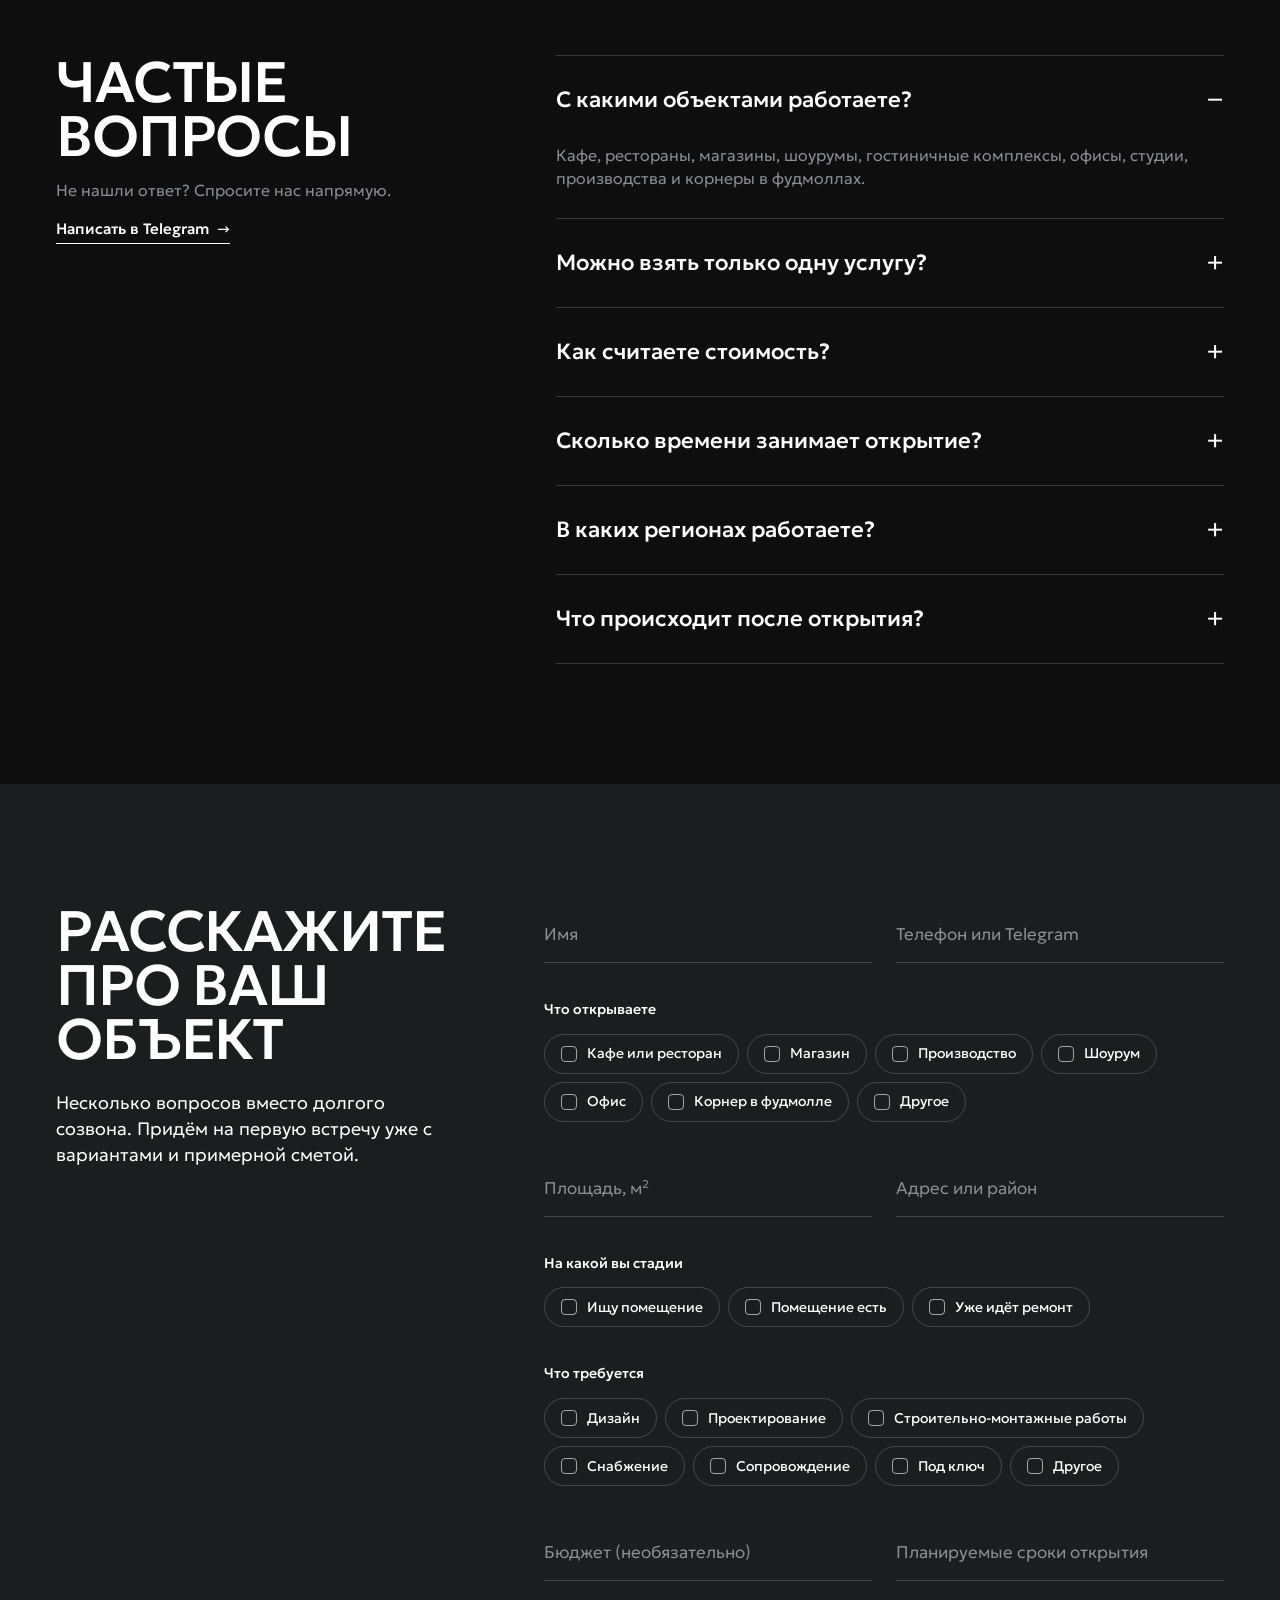
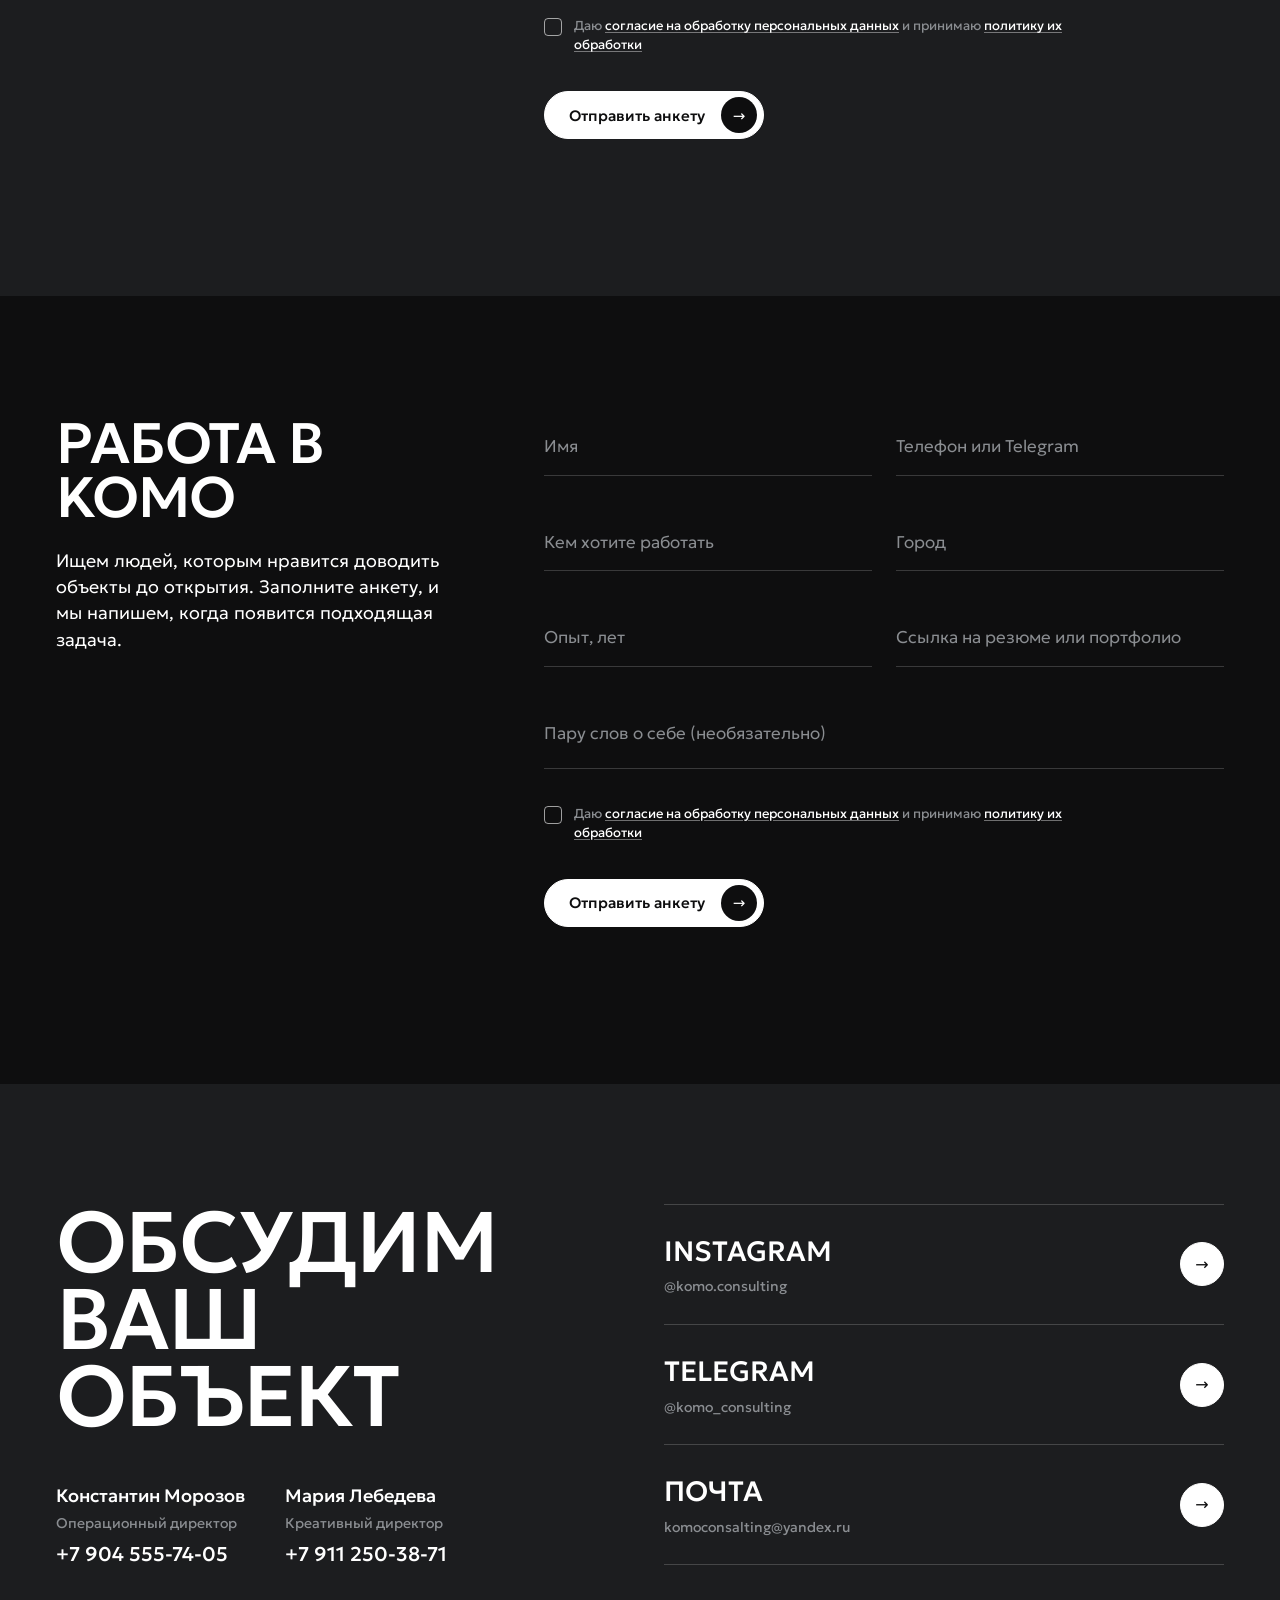
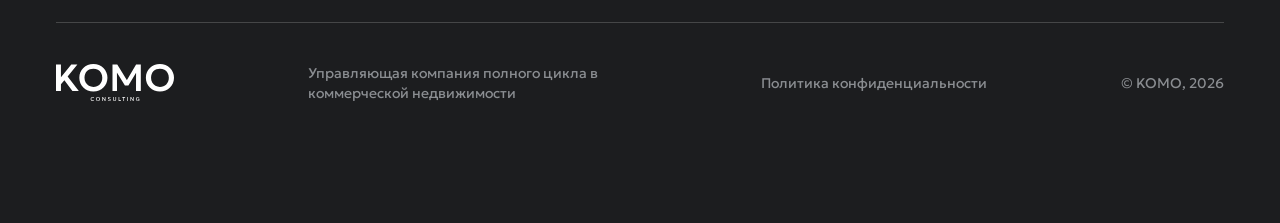
==== commit e68f323a: "Отдельное согласие на ПД у анкет, страница согласия, шрифты со своего хостинга Галочка согласия по у" ====
--- a/index.html
+++ b/index.html
@@ -43,9 +43,7 @@
 <link rel="icon" href="/favicon.svg" type="image/svg+xml">
 <link rel="icon" href="/favicon-192.png" type="image/png" sizes="192x192">
 <link rel="apple-touch-icon" href="/apple-touch-icon.png">
-<link rel="preconnect" href="https://fonts.googleapis.com">
-<link rel="preconnect" href="https://fonts.gstatic.com" crossorigin>
-<link href="https://fonts.googleapis.com/css2?family=Geologica:wght@300;400;500&display=swap" rel="stylesheet">
+<link rel="preload" href="/fonts/geologica-cyrillic.woff2" as="font" type="font/woff2" crossorigin>
 <link rel="stylesheet" href="/styles.css">
 </head>
 <body>
@@ -333,9 +331,9 @@
         <label class="field"><input name="deadline" placeholder=" "><span>Планируемые сроки открытия</span></label>
       </div>
       <input type="text" name="website" class="hp" tabindex="-1" autocomplete="off" aria-hidden="true">
+      <label class="consent"><input type="checkbox" name="consent" value="Дано"><i></i><span>Даю <a href="/consent.html" target="_blank">согласие на обработку персональных данных</a> и принимаю <a href="/privacy.html" target="_blank">политику их обработки</a></span></label>
       <div class="form__send">
         <button class="btn btn--light" type="submit">Отправить анкету<span class="btn__arrow"><i>→</i></span></button>
-        <p class="form__note">Нажимая кнопку, вы соглашаетесь на <a href="/privacy.html">обработку персональных данных</a></p>
       </div>
       <p class="form__status" role="status" aria-live="polite"></p>
     </form>
@@ -363,9 +361,9 @@
       </div>
       <label class="field"><textarea name="about" rows="1" placeholder=" "></textarea><span>Пару слов о себе (необязательно)</span></label>
       <input type="text" name="website" class="hp" tabindex="-1" autocomplete="off" aria-hidden="true">
+      <label class="consent"><input type="checkbox" name="consent" value="Дано"><i></i><span>Даю <a href="/consent.html" target="_blank">согласие на обработку персональных данных</a> и принимаю <a href="/privacy.html" target="_blank">политику их обработки</a></span></label>
       <div class="form__send">
         <button class="btn btn--light" type="submit">Отправить анкету<span class="btn__arrow"><i>→</i></span></button>
-        <p class="form__note">Нажимая кнопку, вы соглашаетесь на <a href="/privacy.html">обработку персональных данных</a></p>
       </div>
       <p class="form__status" role="status" aria-live="polite"></p>
     </form>
--- a/styles.css
+++ b/styles.css
@@ -1,4 +1,10 @@
 [hidden] { display: none !important; }
+/* Geologica лежит у нас, а не на Google Fonts: так IP посетителей не уходят за границу.
+   Шрифт вариативный, один файл на все начертания 300–500 */
+@font-face { font-family: "Geologica"; font-style: normal; font-weight: 300 500; font-display: swap; src: url(/fonts/geologica-cyrillic.woff2) format("woff2"); unicode-range: U+0301, U+0400-045F, U+0490-0491, U+04B0-04B1, U+2116; }
+@font-face { font-family: "Geologica"; font-style: normal; font-weight: 300 500; font-display: swap; src: url(/fonts/geologica-latin-ext.woff2) format("woff2"); unicode-range: U+0100-02BA, U+02BD-02C5, U+02C7-02CC, U+02CE-02D7, U+02DD-02FF, U+0304, U+0308, U+0329, U+1D00-1DBF, U+1E00-1E9F, U+1EF2-1EFF, U+2020, U+20A0-20AB, U+20AD-20C4, U+2113, U+2C60-2C7F, U+A720-A7FF; }
+@font-face { font-family: "Geologica"; font-style: normal; font-weight: 300 500; font-display: swap; src: url(/fonts/geologica-latin.woff2) format("woff2"); unicode-range: U+0000-00FF, U+0131, U+0152-0153, U+02BB-02BC, U+02C6, U+02DA, U+02DC, U+0304, U+0308, U+0329, U+2000-206F, U+20AC, U+2122, U+2191, U+2193, U+2212, U+2215, U+FEFF, U+FFFD; }
+
 :root {
   --black: #0e0e0f;
   --graphite: #1c1d1f;
@@ -229,8 +235,19 @@
 .chips { display: flex; flex-wrap: wrap; gap: 8px; }
 .field--other { margin-top: 6px; }
 .form__send { display: flex; align-items: center; gap: 24px; }
-.form__note { font-size: 12px; font-weight: 400; color: var(--gray); line-height: 1.4; }
-.form__note a { text-decoration: underline; }
+/* Согласие на обработку ПД: отдельная галочка, по умолчанию снята */
+.consent { position: relative; display: flex; align-items: flex-start; gap: 12px; max-width: 520px; font-size: 13px; font-weight: 400; line-height: 1.45; color: var(--gray); cursor: pointer; user-select: none; }
+.consent input { position: absolute; opacity: 0; pointer-events: none; }
+.consent i { position: relative; flex: none; width: 18px; height: 18px; margin-top: 1px; border: 1px solid rgba(255,255,255,.6); border-radius: 4px; transition: background .2s, border-color .2s; }
+.consent i::after { content: ""; position: absolute; left: 5px; top: 1px; width: 5px; height: 10px; border: solid var(--black); border-width: 0 2px 2px 0; transform: rotate(45deg) scale(0); transition: transform .15s; }
+.consent:hover i { border-color: var(--white); }
+.consent input:checked + i { background: var(--white); border-color: var(--white); }
+.consent input:checked + i::after { transform: rotate(45deg) scale(1); }
+.consent input:focus-visible + i { outline: 2px solid var(--white); outline-offset: 3px; }
+.consent a { color: var(--white); text-decoration: underline; text-decoration-color: rgba(255,255,255,.4); text-underline-offset: 2px; transition: text-decoration-color .2s; }
+.consent a:hover { text-decoration-color: var(--white); }
+.consent.is-err i { border-color: #e07a6c; }
+.consent.is-err { color: #e07a6c; }
 .form__status { font-size: 15px; min-height: 1px; }
 .form__status.is-err { color: #e07a6c; }
 .hp { position: absolute; left: -9999px; width: 1px; height: 1px; opacity: 0; }
@@ -405,3 +422,25 @@
   .nf { padding-top: 112px; gap: 16px; }
   .page-404 .footer { margin-bottom: 32px; }
 }
+
+/* юридические страницы: политика и согласие */
+.policy { max-width: 820px; padding: 140px 0 96px; }
+.policy h1 { margin-bottom: 16px; }
+.policy__sub { margin-bottom: 48px; color: var(--gray); }
+.policy h2 { margin: 48px 0 16px; font-size: 18px; font-weight: 500; line-height: 1.25; text-transform: uppercase; }
+.policy p, .policy li { margin-bottom: 12px; font-size: 16px; color: rgba(255,255,255,.85); }
+.policy li > p { margin: 0; }
+.policy ol { list-style: decimal; padding-left: 24px; }
+.policy ul { list-style: disc; padding-left: 20px; }
+.policy li ol, .policy li ul { margin-top: 12px; }
+.policy b { font-weight: 500; color: var(--white); }
+.policy a { text-decoration: underline; overflow-wrap: anywhere; }
+.policy__table { overflow-x: auto; margin: 8px 0 24px; }
+.policy table { width: 100%; min-width: 640px; border-collapse: collapse; font-size: 15px; }
+.policy th, .policy td { padding: 12px 16px 12px 0; border-top: 1px solid var(--line); text-align: left; vertical-align: top; color: rgba(255,255,255,.85); }
+.policy th { font-weight: 500; color: var(--white); }
+.policy__app { margin-top: 80px; padding-top: 40px; border-top: 1px solid var(--line); }
+.policy__app .num { margin-bottom: 0; }
+.policy__app h2 { margin-top: 12px; }
+.policy__blank { overflow-wrap: anywhere; }
+@media (max-width: 760px) { .policy { padding: 112px 0 64px; } .policy h2 { margin-top: 40px; } }
